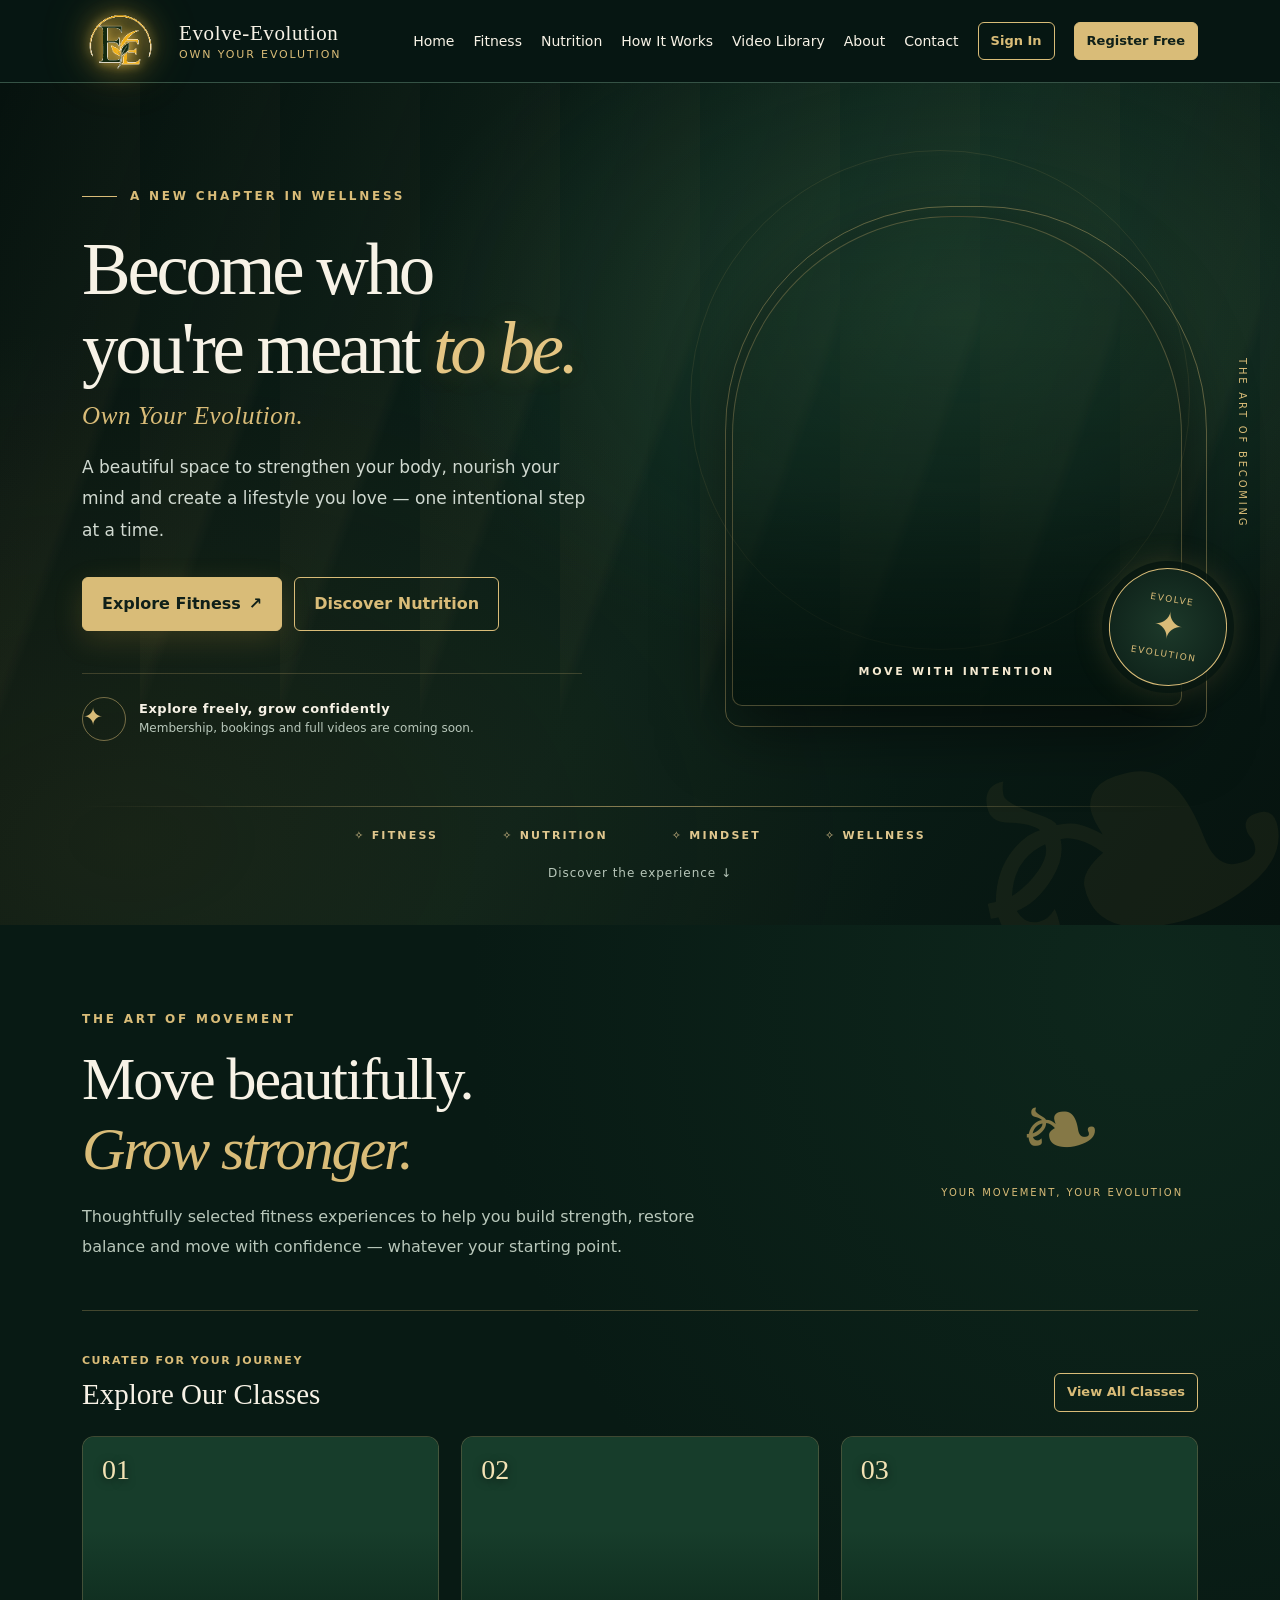
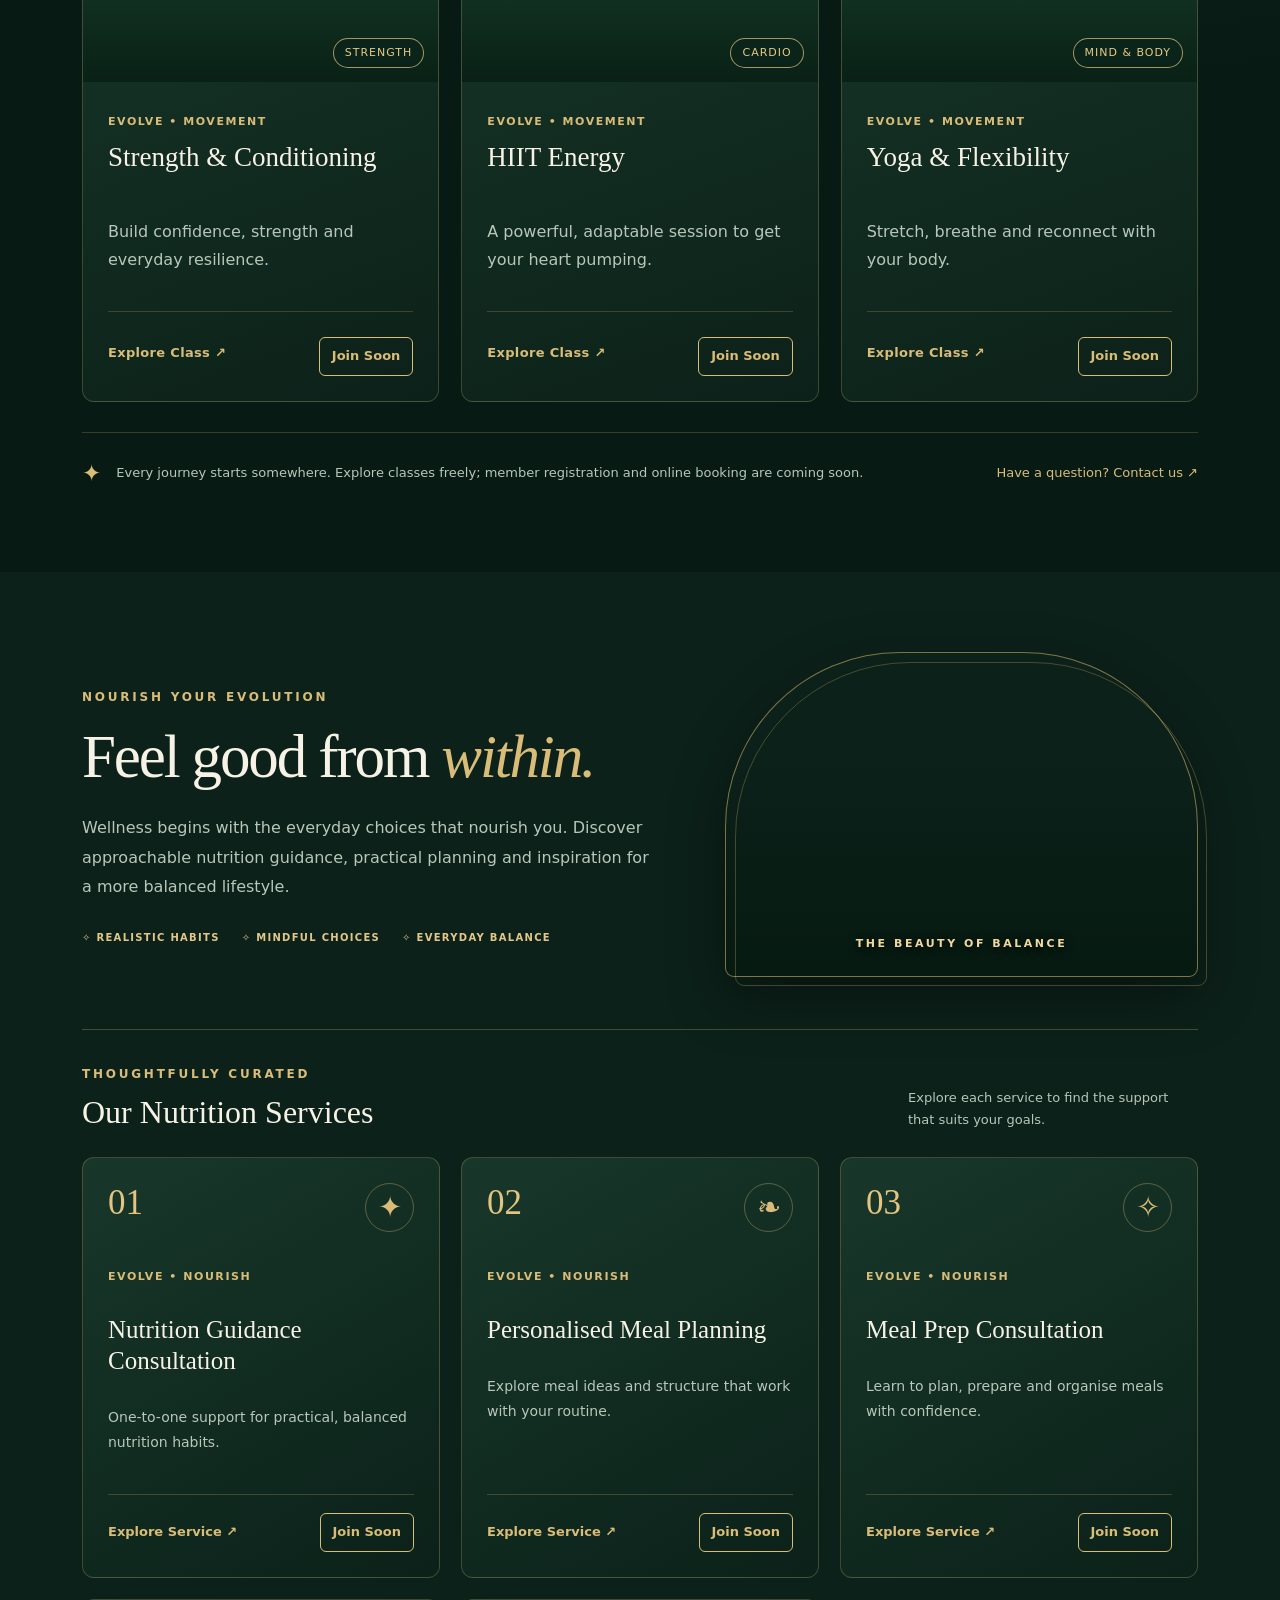
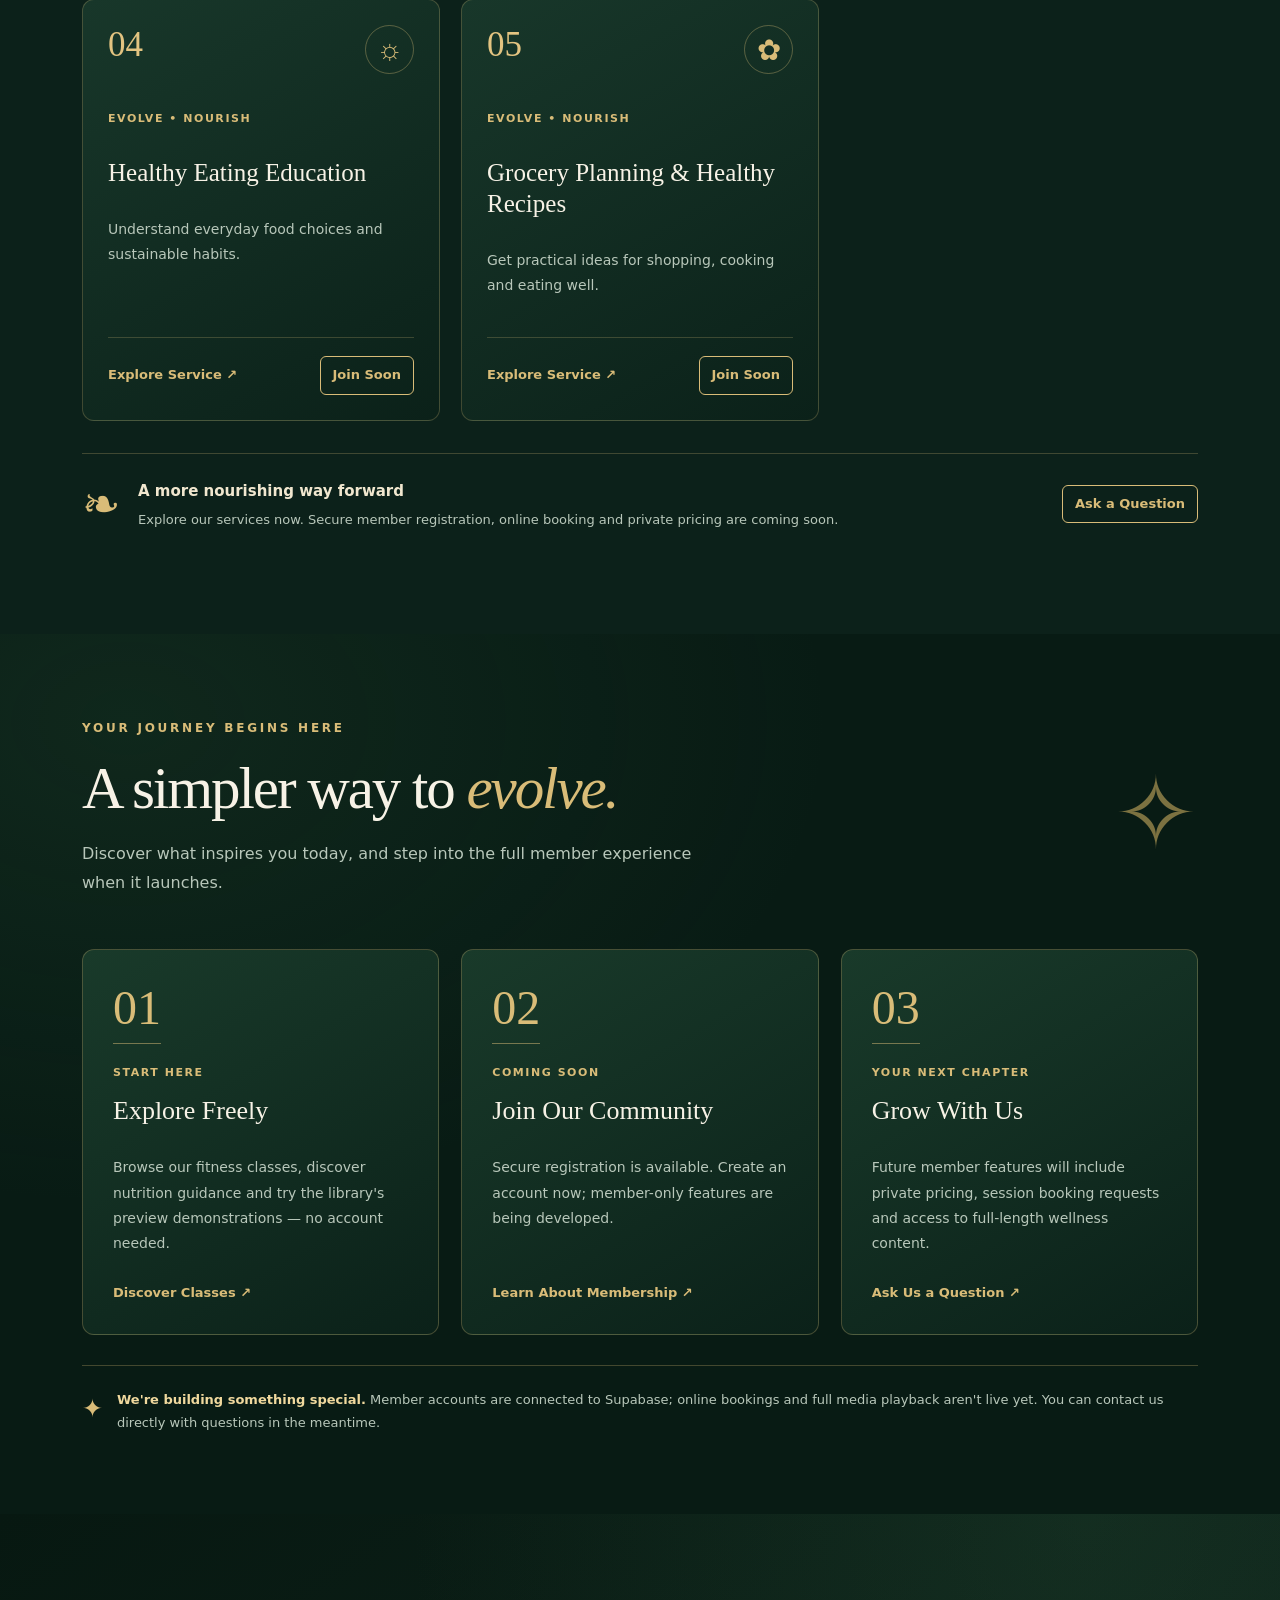
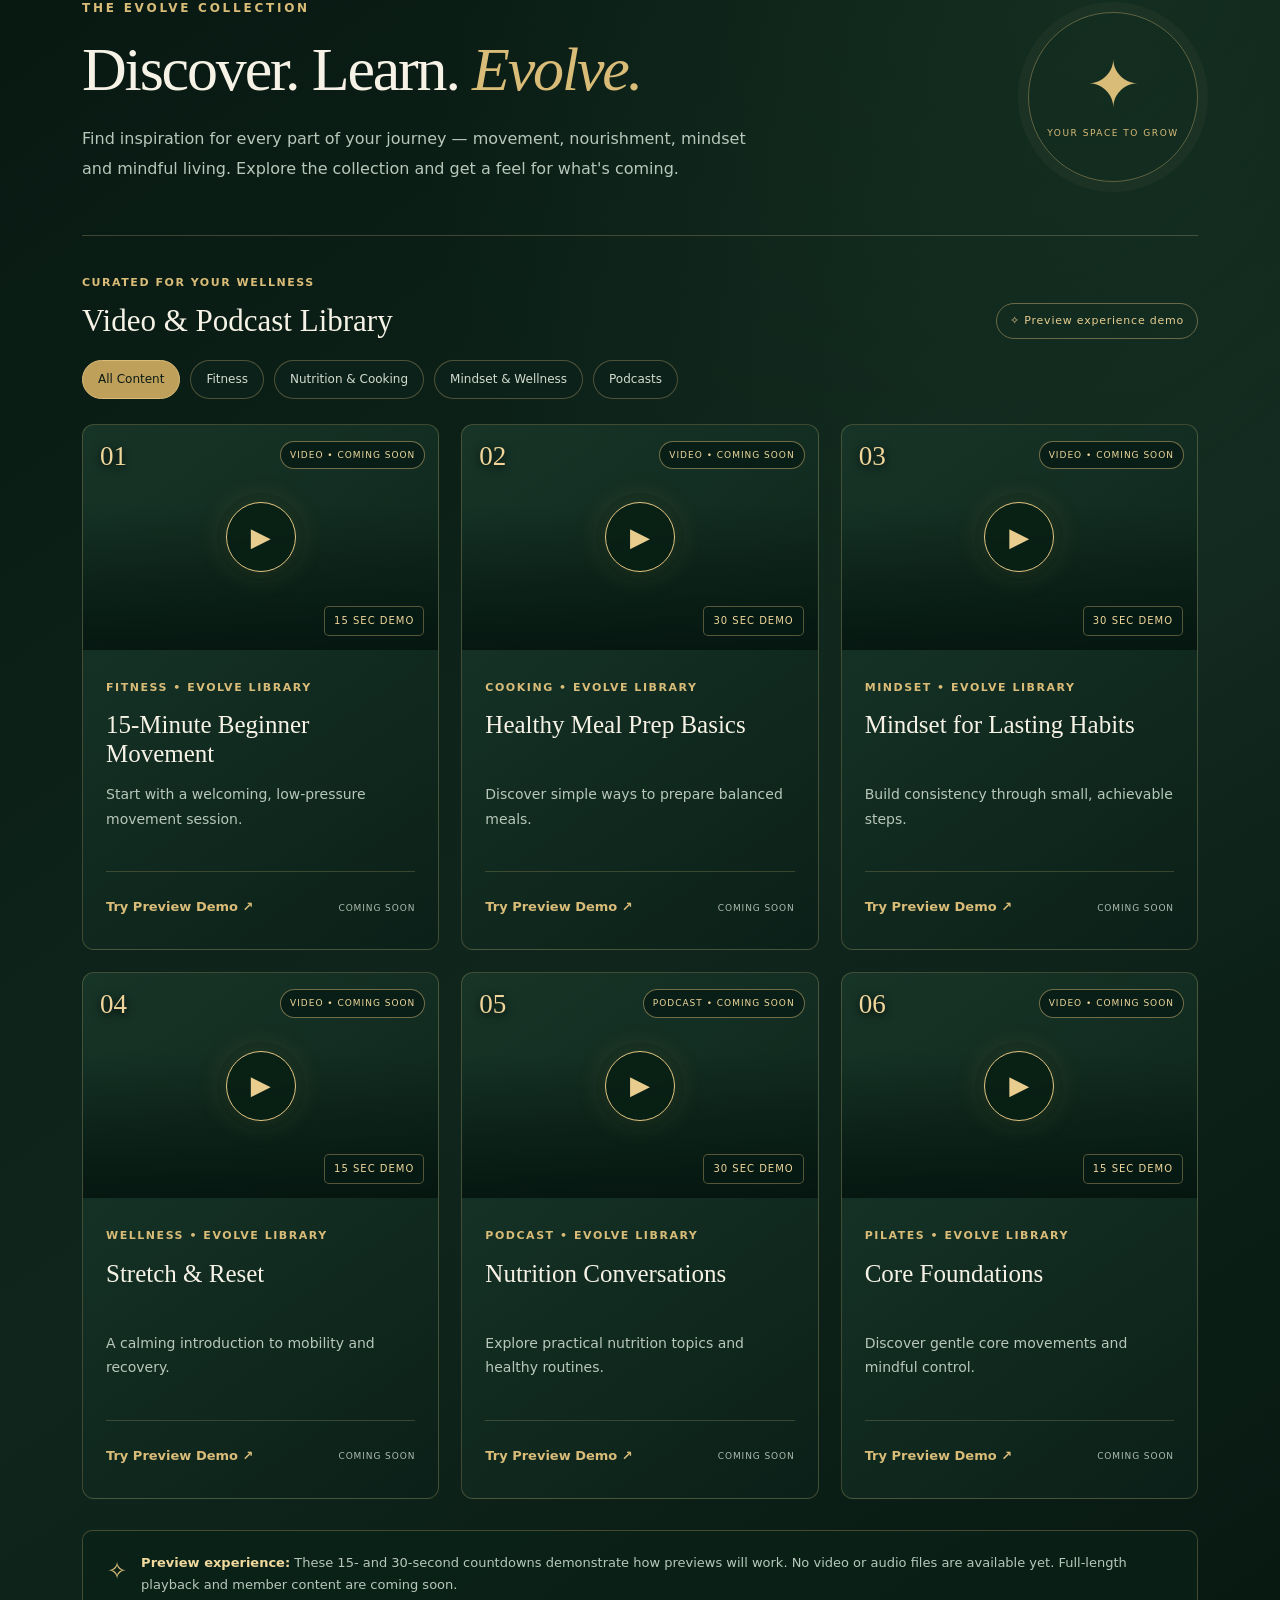
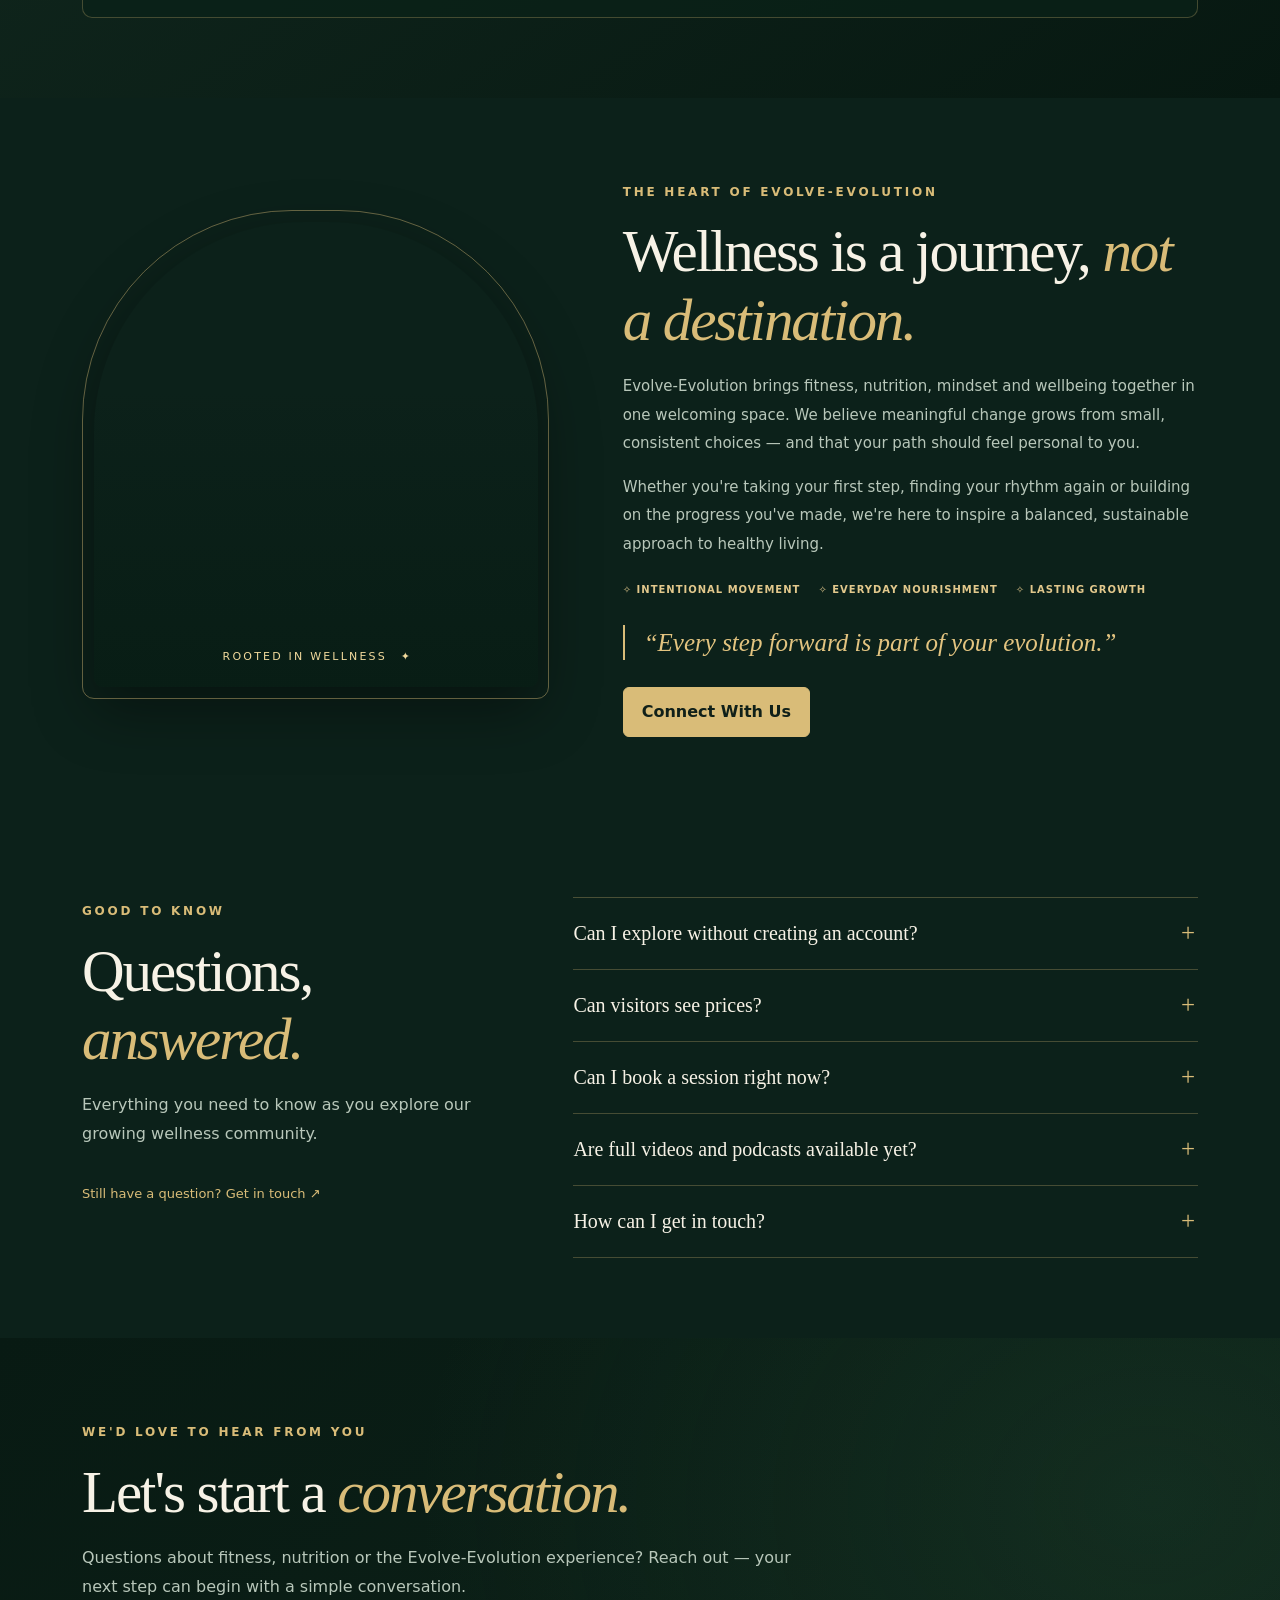
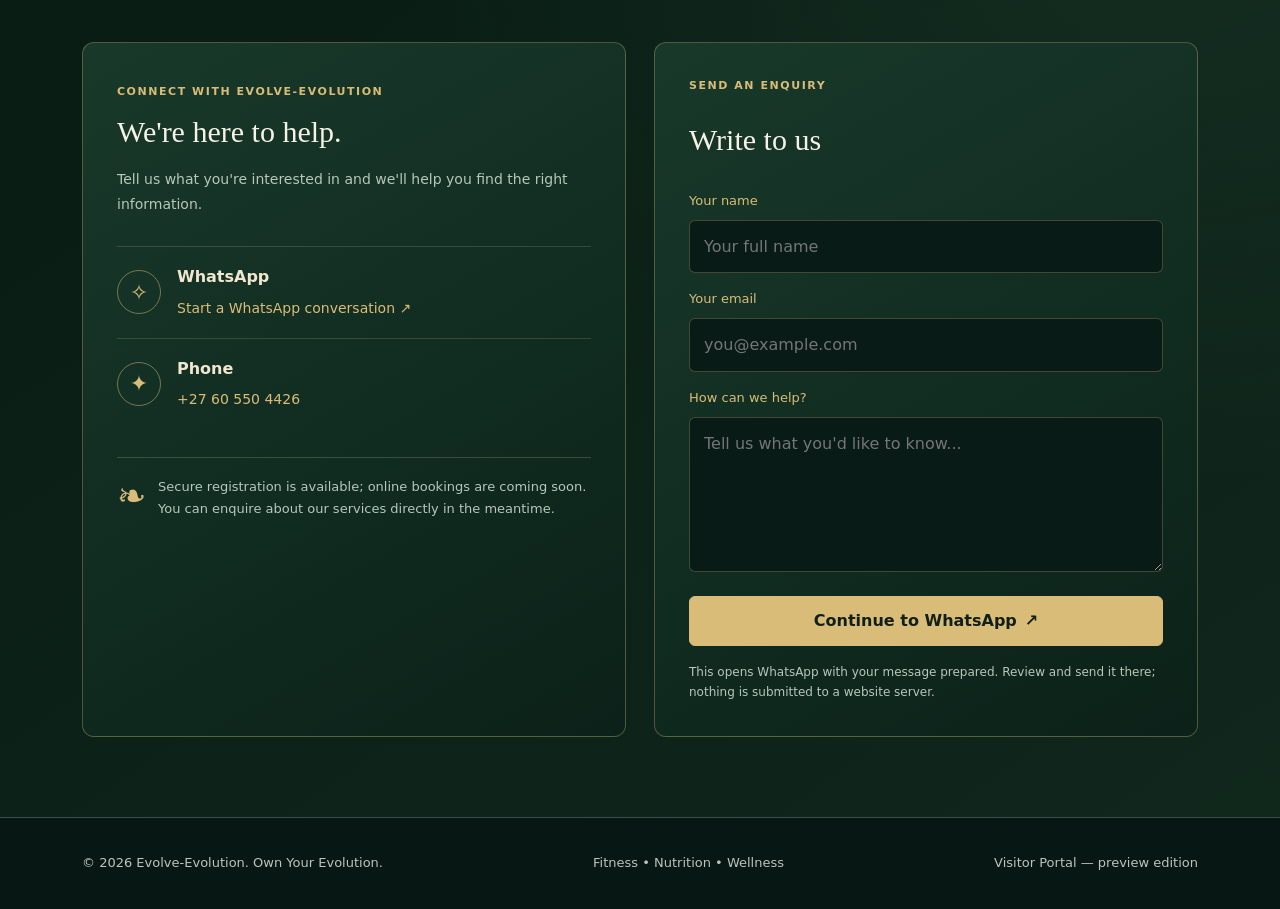
==== index.html @ b10e595f "Separate staff role discovery from MFA authorization" ====
<!doctype html>
<html lang="en"><head><meta charset="utf-8"><meta name="viewport" content="width=device-width,initial-scale=1"><meta name="theme-color" content="#071b17"><meta name="description" content="Discover fitness classes, nutrition guidance and wellness content at Evolve-Evolution. Own Your Evolution."><meta property="og:title" content="Evolve-Evolution | Own Your Evolution"><meta property="og:description" content="Fitness, nutrition and wellness in one welcoming space."><meta property="og:type" content="website"><link rel="icon" href="[data-uri]"><title>Evolve-Evolution | Own Your Evolution</title>
<style>
:root{--bg:#071713;--panel:#10251e;--panel2:#17362a;--gold:#d9bc78;--ivory:#f7f2e6;--muted:#b8c7ba;--line:#355245;--green:#87b59a}*{box-sizing:border-box}html{scroll-behavior:smooth}body{margin:0;background:var(--bg);color:var(--ivory);font:16px/1.6 system-ui,-apple-system,Segoe UI,sans-serif}button,input,select,textarea{font:inherit}button,a{touch-action:manipulation}a{color:inherit}button{cursor:pointer}button:focus-visible,a:focus-visible,input:focus-visible,textarea:focus-visible,select:focus-visible{outline:3px solid var(--gold);outline-offset:3px}.wrap{max-width:1160px;margin:auto;padding:0 22px}header{position:sticky;top:0;z-index:20;background:#071713ed;border-bottom:1px solid var(--line);backdrop-filter:blur(12px)}header .wrap{display:flex;align-items:center;justify-content:space-between;gap:18px;min-height:82px}.brand{display:flex;align-items:center;gap:12px;text-decoration:none}.mark{display:grid;place-items:center;border:1px solid var(--gold);border-radius:50%;width:53px;height:53px;color:var(--gold);font:italic bold 23px Georgia,serif;letter-spacing:-5px;padding-right:5px}.brand-logo{width:85px;height:57px;object-fit:contain;flex:none;position:relative;z-index:1;filter:drop-shadow(0 0 5px rgba(239,193,78,.9)) drop-shadow(0 0 13px rgba(217,171,55,.65)) drop-shadow(0 0 23px rgba(194,147,38,.38));transition:filter .25s ease}.brand:hover .brand-logo{filter:drop-shadow(0 0 7px rgba(255,213,108,1)) drop-shadow(0 0 18px rgba(227,180,57,.8)) drop-shadow(0 0 30px rgba(194,147,38,.48))}.brand strong{font:21px Georgia,serif;letter-spacing:.03em}.brand small{display:block;color:var(--gold);font:11px system-ui;letter-spacing:.17em;text-transform:uppercase}.nav{display:flex;align-items:center;gap:19px;flex-wrap:wrap}.nav a{text-decoration:none;font-size:14px}.nav a:hover,.link:hover{color:var(--gold)}.btn{border:1px solid var(--gold);background:var(--gold);color:#102019;border-radius:6px;padding:11px 18px;font-weight:700;display:inline-flex;align-items:center;justify-content:center;gap:8px;text-decoration:none}.btn:hover{filter:brightness(1.1)}.btn.outline{background:transparent;color:var(--gold)}.btn.small{padding:8px 12px;font-size:13px}.hero{position:relative;overflow:hidden;background:radial-gradient(circle at 80% 20%,#2b563e 0,transparent 42%),linear-gradient(145deg,#071713,#112b21 60%,#06120f);padding:96px 0 88px}.hero:after{content:"❧";position:absolute;right:-40px;bottom:-170px;font:440px Georgia,serif;color:#c3aa6522;pointer-events:none}.hero-grid{display:grid;grid-template-columns:1.15fr .85fr;align-items:center;gap:45px}.eyebrow{color:var(--gold);text-transform:uppercase;letter-spacing:.23em;font-size:12px;font-weight:700}h1,h2,h3{font-family:Georgia,Times New Roman,serif;font-weight:normal;line-height:1.16}h1{font-size:clamp(46px,6.5vw,84px);margin:16px 0 18px}h1 em{color:var(--gold)}h2{font-size:clamp(32px,4vw,49px);margin:8px 0 16px}h3{font-size:25px;margin:10px 0}p{color:var(--muted)}.hero p{max-width:580px;font-size:18px}.actions{display:flex;flex-wrap:wrap;gap:12px;margin-top:28px}.hero-art{min-height:425px;border:1px solid #a18b586b;border-radius:170px 170px 15px 15px;background:linear-gradient(180deg,#0001,#06171399),url('https://images.unsplash.com/photo-1517836357463-d25dfeac3438?auto=format&fit=crop&w=1000&q=80') center/cover;position:relative;box-shadow:0 20px 65px #0008}.hero-art:after{content:"FITNESS  •  NUTRITION  •  WELLNESS";position:absolute;bottom:20px;left:16px;right:16px;text-align:center;letter-spacing:.18em;font-size:11px;color:#fff;background:#061713cc;padding:13px;border:1px solid #c9a95b77}.section{padding:80px 0}.section.alt{background:#0c211a}.section-head{display:flex;align-items:end;justify-content:space-between;gap:20px;margin-bottom:27px}.section-head p{max-width:620px;margin:0}.grid{display:grid;grid-template-columns:repeat(3,minmax(0,1fr));gap:20px}.card{background:linear-gradient(150deg,var(--panel2),var(--panel));border:1px solid var(--line);border-radius:12px;overflow:hidden}.card .content{padding:23px}.card p{margin:7px 0 19px}.photo{height:200px;background-size:cover;background-position:center;position:relative}.photo:after{content:"";position:absolute;inset:0;background:linear-gradient(0deg,#0b2418a8,transparent 60%)}.tag{display:inline-block;font-size:11px;color:var(--gold);text-transform:uppercase;letter-spacing:.14em;font-weight:700}.pill{display:inline-block;border:1px solid #a68c55;color:var(--gold);border-radius:99px;padding:4px 10px;font-size:12px}.card .btn{margin-top:6px}.nutrition-grid{display:grid;grid-template-columns:repeat(2,minmax(0,1fr));gap:16px}.service{display:flex;gap:17px;padding:23px;border:1px solid var(--line);border-radius:10px;background:var(--panel)}.service .num{font:28px Georgia,serif;color:var(--gold)}.service h3{font-size:22px;margin:0}.service p{margin:6px 0}.video-thumb{height:188px;background:linear-gradient(135deg,#1b3c2c,#071813);display:grid;place-items:center;position:relative}.video-thumb .play{width:65px;height:65px;border:2px solid var(--gold);border-radius:50%;background:#071713c9;color:var(--gold);font-size:26px;display:grid;place-items:center}.video-thumb .time{position:absolute;bottom:12px;right:12px;background:#071713d9;padding:3px 9px;border-radius:4px;font-size:12px}.center{text-align:center}.note{font-size:13px;color:var(--muted)}.split{display:grid;grid-template-columns:1fr 1fr;gap:45px;align-items:center}.feature-box{background:linear-gradient(145deg,#1b3e2b,#0c1c17);border:1px solid #b8a06b;padding:35px;border-radius:14px}.feature-box blockquote{font:italic 31px/1.3 Georgia,serif;color:var(--gold);margin:0 0 14px}.contact-grid{display:grid;grid-template-columns:1fr 1fr;gap:25px}.form{display:grid;gap:12px}.form label{font-size:13px;color:var(--gold)}input,textarea,select{width:100%;background:#091b16;color:var(--ivory);border:1px solid #496452;border-radius:6px;padding:12px}textarea{min-height:120px;resize:vertical}footer{padding:35px 0;border-top:1px solid var(--line);color:var(--muted);font-size:13px}.footer-flex{display:flex;justify-content:space-between;gap:15px;flex-wrap:wrap}.overlay{position:fixed;inset:0;background:#000b;z-index:60;display:grid;place-items:center;padding:20px}.modal{background:#11281e;border:1px solid var(--gold);border-radius:14px;width:min(100%,490px);max-height:90vh;overflow:auto;padding:27px;box-shadow:0 25px 90px #000a}.modal-top{display:flex;align-items:center;justify-content:space-between}.close{background:transparent;border:0;color:var(--ivory);font-size:27px}.hidden{display:none!important}.preview-screen{background:radial-gradient(circle,#2d6148,#06150f);min-height:180px;display:grid;place-items:center;text-align:center;padding:20px;border-radius:8px;margin:14px 0}.progress{height:6px;border-radius:8px;background:#355344;overflow:hidden}.progress>div{height:100%;background:var(--gold);width:0}.tabs{display:flex;gap:10px;margin:12px 0}.tabs button{flex:1}.hint{background:#1a3829;padding:12px;border-left:3px solid var(--gold);font-size:13px;color:var(--muted)}.skip-link{position:absolute;left:12px;top:-80px;background:var(--gold);color:#102019;padding:10px;z-index:100}.skip-link:focus{top:8px}.steps{display:grid;grid-template-columns:repeat(3,minmax(0,1fr));gap:18px}.step{padding:27px;border:1px solid var(--line);border-radius:12px;background:var(--panel)}.step-number{display:inline-grid;place-items:center;border:1px solid var(--gold);border-radius:50%;width:43px;height:43px;color:var(--gold);font:22px Georgia,serif}.faq{border-top:1px solid var(--line);padding:17px 0}.faq summary{cursor:pointer;color:var(--ivory);font-weight:600}.faq p{margin:9px 0 0}.mobile-menu{display:none}@media(max-width:850px){.nav{display:none;position:absolute;top:80px;left:0;right:0;padding:20px;background:#0a2019;border-bottom:1px solid var(--gold);flex-direction:column;align-items:stretch}.nav.open{display:flex}.mobile-menu{display:block;background:transparent;color:var(--gold);border:1px solid var(--line);padding:9px;border-radius:5px}.hero-grid,.split,.contact-grid{grid-template-columns:1fr}.hero-art{min-height:290px;max-width:520px;width:100%;margin:auto}.grid{grid-template-columns:repeat(2,minmax(0,1fr))}.steps{grid-template-columns:1fr}.hero{padding:55px 0}}@media(max-width:600px){.grid,.nutrition-grid{grid-template-columns:1fr}.section{padding:55px 0}.section-head{display:block}.hero-art{min-height:260px}.brand strong{font-size:17px}.brand small{font-size:9px}.brand-logo{width:66px;height:48px}.modal{padding:20px}}@media(prefers-reduced-motion:reduce){html{scroll-behavior:auto}}
/* Luxury homepage refinement */
.hero{isolation:isolate;padding:104px 0 36px;background:radial-gradient(ellipse at 75% 28%,rgba(43,92,66,.46),transparent 42%),radial-gradient(ellipse at 10% 90%,rgba(93,73,31,.18),transparent 48%),linear-gradient(125deg,#06120e 0%,#0b2119 55%,#06130f 100%)}
.hero:before{content:"";position:absolute;inset:0;pointer-events:none;z-index:-1;background-image:linear-gradient(110deg,transparent 0%,rgba(224,188,112,.035) 49%,transparent 52%);background-size:140px 100%}
.hero:after{content:"❧";right:-35px;bottom:-185px;font:440px Georgia,serif;color:#b89b4d12;transform:rotate(-12deg)}
.hero-orbit{position:absolute;right:7%;top:8%;width:500px;height:500px;border:1px solid rgba(219,184,105,.10);border-radius:50%;pointer-events:none}
.hero-grid{grid-template-columns:1.07fr .93fr;gap:70px}
.hero-copy{position:relative;z-index:2}.hero-kicker{display:flex;align-items:center;gap:13px}.hero-kicker-line{height:1px;width:35px;background:var(--gold)}
.hero h1{font-size:clamp(49px,5.7vw,79px);letter-spacing:-.045em;line-height:1.08;margin:25px 0 13px;text-wrap:balance}
.hero h1 em{font-weight:normal;font-style:italic;color:#e4c583;text-shadow:0 0 30px rgba(218,173,76,.20)}
.hero-mantra{font:italic 25px Georgia,serif!important;color:var(--gold)!important;margin:0 0 22px;letter-spacing:.025em}
.hero .hero-lead{font-size:17px;line-height:1.85;color:#d0d9d0;max-width:510px}
.hero .actions{margin-top:31px}.hero-primary{box-shadow:0 9px 29px rgba(210,163,63,.18)}.hero .btn{padding:13px 19px}
.hero-discovery{display:flex;align-items:center;gap:13px;margin-top:42px;padding-top:23px;border-top:1px solid rgba(217,188,120,.22);max-width:500px}.hero-discovery-icon{display:grid;place-items:center;color:var(--gold);font-size:24px;border:1px solid rgba(217,188,120,.5);border-radius:50%;width:44px;height:44px;flex:none}.hero-discovery strong,.hero-discovery span{display:block}.hero-discovery strong{font-size:13px;color:var(--ivory);letter-spacing:.04em}.hero-discovery div span{font-size:12px;color:var(--muted)}
.hero-visual{position:relative;padding:16px 16px 22px 20px}.hero-visual:before{content:"";position:absolute;inset:0 0 7px 4px;border:1px solid rgba(217,188,120,.42);border-radius:225px 225px 16px 16px;transform:translate(9px,6px)}
.hero-art{height:490px;min-height:0;border-radius:220px 220px 10px 10px;background-image:linear-gradient(180deg,rgba(4,24,15,.10),rgba(4,19,13,.25) 55%,rgba(4,19,13,.85)),url('https://images.unsplash.com/photo-1517836357463-d25dfeac3438?auto=format&fit=crop&w=1100&q=85');box-shadow:0 22px 70px #0008;overflow:hidden}
.hero-art:after{display:none}.hero-art-label{position:absolute;bottom:24px;left:18px;right:18px;text-align:center;font-size:11px;font-weight:700;letter-spacing:.25em;color:#f5ead1}
.hero-seal{position:absolute;right:-29px;bottom:42px;width:118px;height:118px;border-radius:50%;background:radial-gradient(circle,#1d392a,#0b1d16);border:1px solid var(--gold);box-shadow:0 0 0 7px rgba(6,22,16,.84),0 0 35px rgba(224,187,101,.25);display:flex;align-items:center;justify-content:center;flex-direction:column;gap:0;color:var(--gold);transform:rotate(9deg)}
.hero-seal span{font-size:9px;letter-spacing:.18em}.hero-seal strong{font:37px Georgia,serif;line-height:1.1}
.hero-side-note{position:absolute;right:-52px;top:30%;writing-mode:vertical-rl;font-size:10px;letter-spacing:.28em;color:var(--gold)}
.hero-bottom{position:relative;z-index:1;margin-top:65px}.hero-bottom-rule{height:1px;background:linear-gradient(90deg,transparent,rgba(217,188,120,.6),transparent)}.hero-values{display:flex;justify-content:center;gap:clamp(18px,5vw,80px);flex-wrap:wrap;padding:20px 0;color:#e0c78e;font-size:11px;font-weight:700;letter-spacing:.2em}.hero-scroll{display:block;text-align:center;font-size:12px;color:var(--muted);text-decoration:none;letter-spacing:.08em;padding-bottom:6px}.hero-scroll:hover{color:var(--gold)}
@media(max-width:1000px){.hero-grid{gap:35px}.hero-visual{padding-right:30px}.hero-side-note{right:-15px}.hero-seal{right:0}}
@media(max-width:850px){.hero{padding:65px 0 30px}.hero-grid{grid-template-columns:1fr;gap:42px}.hero h1{max-width:720px}.hero-visual{width:min(100%,500px);margin:auto}.hero-art{height:390px;min-height:0}.hero-orbit{width:340px;height:340px;right:-100px}.hero-bottom{margin-top:40px}}
@media(max-width:600px){.hero{padding:49px 0 22px}.hero h1{font-size:clamp(42px,11vw,59px)}.hero-mantra{font-size:21px!important}.hero .hero-lead{font-size:15px;line-height:1.8}.hero .actions{gap:10px}.hero .btn{font-size:13px;padding:12px 14px}.hero-discovery{margin-top:27px}.hero-visual{padding:10px 25px 20px 9px}.hero-art{height:315px;min-height:0}.hero-seal{width:86px;height:86px;right:0;bottom:33px}.hero-seal strong{font-size:26px}.hero-seal span{font-size:7px}.hero-side-note{display:none}.hero-values{gap:13px 20px;font-size:10px;letter-spacing:.13em}.hero-bottom{margin-top:22px}}
@media(prefers-reduced-motion:no-preference){.hero-seal{animation:heroFloat 6s ease-in-out infinite}@keyframes heroFloat{0%,100%{translate:0 0}50%{translate:0 -9px}}}

/* Evolve-Evolution luxury fitness collection */
.fitness-section{background:radial-gradient(ellipse at 90% 5%,rgba(31,77,52,.25),transparent 42%),#081a14}
.fitness-intro{display:grid;grid-template-columns:minmax(0,1.5fr) minmax(180px,.5fr);gap:30px;align-items:center;padding-bottom:33px;border-bottom:1px solid rgba(217,188,120,.28)}
.fitness-intro h2{font-size:clamp(39px,5vw,60px);margin:14px 0 18px;letter-spacing:-.035em}.fitness-intro h2 em{font-style:italic;color:var(--gold)}
.fitness-intro p{max-width:650px;line-height:1.85}.fitness-intro-aside{display:flex;align-items:center;flex-direction:column;color:var(--gold);text-align:center;gap:4px;letter-spacing:.2em;font-size:10px}
.fitness-flourish{font:100px Georgia,serif;line-height:1;color:#c6a65e;opacity:.65}
.fitness-toolbar{display:flex;align-items:end;justify-content:space-between;gap:18px;padding:35px 0 24px}.fitness-heading h3{font-size:29px;margin:6px 0 0}
.fitness-grid{gap:22px}.fitness-card{border-color:rgba(217,188,120,.24);background:linear-gradient(160deg,#18372a,#0c2119);transition:transform .25s ease,border-color .25s ease,box-shadow .25s ease}
.fitness-card:hover{transform:translateY(-5px);border-color:rgba(217,188,120,.7);box-shadow:0 17px 45px rgba(0,0,0,.28)}
.fitness-image{position:relative;overflow:hidden}.fitness-image .photo{height:245px;transition:transform .45s ease;background-color:#173d2b}
.fitness-card:hover .photo{transform:scale(1.055)}.fitness-image .photo:after{background:linear-gradient(0deg,rgba(5,24,15,.77),transparent 62%)}
.fitness-image-index{position:absolute;top:17px;left:19px;font:28px Georgia,serif;color:#f3e3b5;text-shadow:0 2px 9px #0009}
.fitness-image-category{position:absolute;right:14px;bottom:14px;padding:5px 11px;border:1px solid rgba(217,188,120,.75);background:#0b241ccf;border-radius:99px;color:#e5c887;font-size:11px;letter-spacing:.09em;text-transform:uppercase}
.fitness-card .content{padding:25px}.fitness-card h3{font-size:27px;margin:10px 0 12px;min-height:64px}.fitness-card .content p{min-height:78px;line-height:1.75;margin-bottom:15px}
.fitness-card-actions{display:flex;align-items:center;justify-content:space-between;gap:9px;border-top:1px solid rgba(217,188,120,.22);padding-top:19px}
.fitness-detail-link{padding:9px 0;background:none;border:0;color:var(--gold);font-size:13px;font-weight:700;letter-spacing:.025em}.fitness-detail-link:hover{text-decoration:underline}
.fitness-footer{margin-top:30px;display:flex;align-items:center;gap:15px;border-top:1px solid rgba(217,188,120,.22);padding-top:22px}.fitness-footer>span{color:var(--gold);font-size:23px}.fitness-footer p{margin:0;flex:1;font-size:13px}.fitness-contact{font-size:13px;color:var(--gold);text-decoration:none;white-space:nowrap}
@media(max-width:850px){.fitness-intro{grid-template-columns:1fr}.fitness-intro-aside{display:none}.fitness-card h3{min-height:0}.fitness-card .content p{min-height:0}.fitness-footer{flex-wrap:wrap}}
@media(max-width:600px){.fitness-toolbar{align-items:start}.fitness-heading h3{font-size:24px}.fitness-grid{gap:16px}.fitness-image .photo{height:220px}.fitness-card .content{padding:20px}.fitness-card h3{font-size:25px}.fitness-footer{gap:10px}.fitness-contact{white-space:normal}}
@media(prefers-reduced-motion:reduce){.fitness-card,.fitness-image .photo{transition:none}.fitness-card:hover{transform:none}.fitness-card:hover .photo{transform:none}}

/* Evolve-Evolution nutrition collection */
.nutrition-section{background:radial-gradient(ellipse at 15% 0%,rgba(52,99,69,.18),transparent 46%),linear-gradient(150deg,#0b2119,#10281e 58%,#081a14)}
.nutrition-intro{display:grid;grid-template-columns:1.1fr .9fr;align-items:center;gap:65px;padding-bottom:52px}
.nutrition-intro h2{font-size:clamp(40px,5vw,61px);letter-spacing:-.035em;margin:14px 0 20px}.nutrition-intro h2 em{color:var(--gold);font-weight:normal}
.nutrition-intro p{max-width:570px;line-height:1.85;font-size:16px}.nutrition-promise{display:flex;flex-wrap:wrap;gap:11px 22px;margin-top:28px;color:#e1c789;font-size:10px;font-weight:700;letter-spacing:.13em}
.nutrition-feature{height:325px;border:1px solid rgba(222,188,109,.55);border-radius:175px 175px 9px 9px;background:linear-gradient(0deg,rgba(5,25,15,.8),transparent 65%),url('https://images.unsplash.com/photo-1540420773420-3366772f4999?auto=format&fit=crop&w=950&q=85') center/cover;box-shadow:0 20px 55px #0006;position:relative}
.nutrition-feature:before{content:"";position:absolute;inset:9px -10px -10px 9px;border:1px solid rgba(222,188,109,.28);border-radius:175px 175px 9px 9px;pointer-events:none}
.nutrition-feature span{position:absolute;bottom:23px;left:12px;right:12px;text-align:center;font-size:11px;font-weight:700;letter-spacing:.23em;color:#f1d99d;text-shadow:0 2px 10px #000}
.nutrition-services-head{display:flex;align-items:end;justify-content:space-between;gap:20px;padding:30px 0 25px;border-top:1px solid rgba(217,188,120,.28)}
.nutrition-services-head h3{font-size:32px;margin:9px 0 0}.nutrition-services-head p{max-width:290px;font-size:13px;line-height:1.7;margin:0}
.nutrition-section .nutrition-grid{display:grid;grid-template-columns:repeat(3,minmax(0,1fr));gap:21px}
.nutrition-card{display:flex;flex-direction:column;align-items:stretch;padding:25px;background:linear-gradient(150deg,#18372a,#0b2119);border:1px solid rgba(217,188,120,.25);border-radius:12px;min-width:0;transition:transform .25s ease,border-color .25s ease,box-shadow .25s ease}
.nutrition-card:hover{transform:translateY(-4px);border-color:rgba(217,188,120,.7);box-shadow:0 16px 40px #0004}
.nutrition-card-top{display:flex;align-items:start;justify-content:space-between;margin-bottom:19px}.nutrition-number{font:35px Georgia,serif;color:#e3c481}.nutrition-card-icon{display:grid;place-items:center;width:49px;height:49px;border:1px solid rgba(217,188,120,.36);border-radius:50%;font:29px Georgia,serif;color:var(--gold)}
.nutrition-card h3{font-size:25px;line-height:1.24;margin:12px 0}.nutrition-card>p{font-size:14px;line-height:1.8;flex:1;margin:0 0 22px}
.nutrition-card-bottom{border-top:1px solid rgba(217,188,120,.23);padding-top:18px;display:flex;justify-content:space-between;align-items:center;gap:8px}
.nutrition-detail-link{background:none;border:0;color:var(--gold);padding:9px 0;font-size:13px;font-weight:700}.nutrition-detail-link:hover{text-decoration:underline}
.nutrition-outro{display:flex;align-items:center;gap:17px;margin-top:32px;padding:23px 0;border-top:1px solid rgba(217,188,120,.25)}.nutrition-outro-icon{font:46px Georgia,serif;color:var(--gold)}.nutrition-outro>div{flex:1}.nutrition-outro strong{color:#f1e7cf;font-size:15px}.nutrition-outro p{font-size:13px;margin:6px 0 0;line-height:1.65}
@media(max-width:950px){.nutrition-intro{gap:32px}.nutrition-section .nutrition-grid{grid-template-columns:repeat(2,minmax(0,1fr))}}
@media(max-width:650px){.nutrition-intro{grid-template-columns:1fr;gap:35px}.nutrition-feature{height:250px;max-width:450px;width:100%;margin:auto}.nutrition-services-head{align-items:start;flex-direction:column}.nutrition-services-head h3{font-size:28px}.nutrition-section .nutrition-grid{grid-template-columns:1fr}.nutrition-card{padding:22px}.nutrition-outro{flex-wrap:wrap}.nutrition-outro .btn{margin-left:0}}
@media(prefers-reduced-motion:reduce){.nutrition-card{transition:none}.nutrition-card:hover{transform:none}}

/* Luxury Video & Podcast Library */
.library-section{background:radial-gradient(ellipse at 85% 0%,rgba(45,90,61,.24),transparent 44%),linear-gradient(145deg,#071811,#10261d 55%,#071811)}
.library-intro{display:flex;justify-content:space-between;align-items:center;gap:30px;padding-bottom:36px;border-bottom:1px solid rgba(217,188,120,.26)}
.library-intro h2{font-size:clamp(40px,5vw,62px);letter-spacing:-.035em;margin:14px 0 18px}.library-intro h2 em{color:var(--gold)}
.library-intro p{max-width:670px;line-height:1.85}.library-mark{min-width:170px;height:170px;border:1px solid rgba(217,188,120,.38);border-radius:50%;display:flex;flex-direction:column;justify-content:center;align-items:center;gap:8px;color:var(--gold);box-shadow:0 0 0 10px rgba(217,188,120,.04)}
.library-mark span{font:65px Georgia,serif;line-height:1}.library-mark small{font-size:9px;letter-spacing:.17em}
.library-toolbar{display:flex;justify-content:space-between;align-items:end;gap:18px;padding:32px 0 21px}.library-toolbar h3{font-size:31px;margin:9px 0 0}.library-demo-pill{font-size:11px;letter-spacing:.07em;color:#e6cd91;border:1px solid rgba(217,188,120,.43);padding:8px 13px;border-radius:30px}
.library-filters{display:flex;flex-wrap:wrap;gap:10px;margin-bottom:25px}.library-filter{border:1px solid rgba(217,188,120,.32);border-radius:25px;padding:9px 15px;background:#0b211a;color:#d4dccf;font-size:12px;transition:background .2s,color .2s,border-color .2s}.library-filter:hover,.library-filter.active{background:#bfa05b;color:#0b1c15;border-color:#d9bc77}
.library-grid{gap:22px}.library-card{background:linear-gradient(145deg,#19382a,#0b2018);border-color:rgba(217,188,120,.25);transition:transform .25s,border-color .25s}.library-card:hover{transform:translateY(-4px);border-color:rgba(217,188,120,.7)}
.library-cover{height:225px;position:relative;background-position:center;background-size:cover;display:flex;align-items:center;justify-content:center;overflow:hidden}
.library-cover-index{position:absolute;left:17px;top:16px;font:27px Georgia,serif;color:#f0d69b;text-shadow:0 2px 8px #000}
.library-cover-type{position:absolute;right:13px;top:16px;font-size:9px;letter-spacing:.11em;background:#071c15db;border:1px solid rgba(217,188,120,.5);padding:6px 9px;color:#eed79c;border-radius:30px}
.library-play{width:70px;height:70px;display:grid;place-items:center;border:1px solid #e5c682;border-radius:50%;background:rgba(8,30,20,.84);color:#e9cd8f;font-size:26px;box-shadow:0 0 0 9px rgba(8,30,20,.24),0 0 30px rgba(219,183,101,.18);transition:transform .2s,box-shadow .2s}
.library-play:hover{transform:scale(1.08);box-shadow:0 0 0 12px rgba(8,30,20,.28),0 0 38px rgba(219,183,101,.4)}
.library-cover-time{position:absolute;right:14px;bottom:14px;font-size:10px;letter-spacing:.1em;background:#061b14db;color:#eed69b;border:1px solid rgba(217,188,120,.38);border-radius:5px;padding:6px 9px}
.library-card .content{padding:23px}.library-card h3{font-size:25px;min-height:60px;margin:12px 0}.library-card .content p{font-size:14px;line-height:1.75;min-height:70px}
.library-card-footer{display:flex;justify-content:space-between;align-items:center;gap:8px;padding-top:17px;border-top:1px solid rgba(217,188,120,.22)}
.library-demo-link{background:none;border:0;color:var(--gold);padding:8px 0;font-weight:700;font-size:13px}.library-demo-link:hover{text-decoration:underline}
.library-card-footer>span{color:#aebbb0;font-size:9px;letter-spacing:.1em}
.library-note{display:flex;gap:14px;align-items:start;margin-top:31px;padding:21px 24px;border:1px solid rgba(217,188,120,.28);border-radius:10px;background:rgba(11,34,24,.72)}.library-note>span{color:var(--gold);font-size:24px}.library-note p{margin:0;line-height:1.7;font-size:13px}.library-note strong{color:#f0d99d}
.library-preview-intro p{line-height:1.7}.library-preview-screen{background:radial-gradient(circle at center,#204b35,#081a12 70%);border:1px solid rgba(217,188,120,.5);border-radius:13px}
.library-preview-symbol{font:57px Georgia,serif;color:var(--gold);text-shadow:0 0 25px rgba(224,181,87,.3)}
.library-preview-caption{display:block;font-size:10px;letter-spacing:.22em;color:#e6cc8c;margin:10px 0 15px}.library-preview-screen strong{color:#f4e7c6;font-size:18px}.library-preview-progress{margin:16px 0}
@media(max-width:850px){.library-intro{align-items:start}.library-mark{min-width:125px;height:125px}.library-mark span{font-size:46px}.library-mark small{font-size:7px}.library-card h3,.library-card .content p{min-height:0}}
@media(max-width:600px){.library-intro{display:block}.library-mark{display:none}.library-toolbar{align-items:start;flex-direction:column}.library-toolbar h3{font-size:27px}.library-filters{gap:8px}.library-filter{padding:8px 11px}.library-cover{height:215px}.library-card .content{padding:21px}.library-note{padding:17px}}
@media(prefers-reduced-motion:reduce){.library-card,.library-play{transition:none}.library-card:hover,.library-play:hover{transform:none}}

/* Evolve-Evolution journey, story, FAQs and contact */
.how-section{background:radial-gradient(ellipse at 10% 10%,rgba(45,90,61,.2),transparent 43%),#081b14}
.how-heading{display:flex;align-items:center;justify-content:space-between;gap:20px;margin-bottom:35px}.how-heading h2,.about-copy h2,.faq-intro h2,.contact-heading h2{font-size:clamp(38px,5vw,59px);letter-spacing:-.035em;margin:14px 0 18px}.how-heading h2 em,.about-copy h2 em,.faq-intro h2 em,.contact-heading h2 em{color:var(--gold)}
.how-heading p{max-width:650px;line-height:1.8}.how-heading-mark{font:100px Georgia,serif;color:rgba(220,185,102,.55)}
.evolve-steps{gap:22px}.evolve-step{background:linear-gradient(150deg,#193a2a,#0b2119);border:1px solid rgba(217,188,120,.28);padding:30px;position:relative;display:flex;flex-direction:column;align-items:start;transition:transform .25s,border-color .25s}
.evolve-step:hover{transform:translateY(-4px);border-color:rgba(217,188,120,.7)}.evolve-step .step-number{border:0;border-bottom:1px solid rgba(217,188,120,.5);border-radius:0;width:auto;height:auto;font:48px Georgia,serif;margin-bottom:20px;padding-bottom:8px}.evolve-step h3{font-size:26px;margin:15px 0}.evolve-step p{font-size:14px;line-height:1.8;flex:1}
.evolve-step a,.evolve-step button{background:none;border:0;padding:13px 0 0;color:var(--gold);font-weight:700;font-size:13px;text-decoration:none;text-align:left}.evolve-step a:hover,.evolve-step button:hover{text-decoration:underline}
.how-note{display:flex;gap:14px;align-items:start;border-top:1px solid rgba(217,188,120,.28);margin-top:30px;padding-top:23px}.how-note>span{font-size:25px;color:var(--gold)}.how-note p{margin:0;font-size:13px;line-height:1.75}.how-note strong{color:#f0d99e}
.about-section{background:linear-gradient(145deg,#10281e,#081a14 65%)}.about-grid{display:grid;grid-template-columns:.9fr 1.1fr;gap:70px;align-items:center}
.about-visual{position:relative;padding:12px 15px 17px 12px}.about-visual:before{content:"";position:absolute;inset:0 4px 5px 0;border:1px solid rgba(217,188,120,.43);border-radius:210px 210px 12px 12px}
.about-image{height:465px;border-radius:210px 210px 9px 9px;background:linear-gradient(0deg,rgba(5,26,17,.55),transparent 65%),url('https://images.unsplash.com/photo-1441974231531-c6227db76b6e?auto=format&fit=crop&w=1000&q=85') center/cover;box-shadow:0 22px 60px #0006}
.about-image-label{position:absolute;bottom:39px;left:32px;right:32px;text-align:center;color:#f1d99c;font-size:11px;letter-spacing:.2em}.about-image-label span{margin-left:8px}
.about-copy p{line-height:1.9;font-size:15px}.about-values{display:flex;flex-wrap:wrap;gap:10px 18px;margin:24px 0;color:#e2c88c;font-size:10px;letter-spacing:.1em;font-weight:700}
.about-copy blockquote{font:italic 25px/1.4 Georgia,serif;color:#e3c480;border-left:2px solid var(--gold);padding-left:19px;margin:27px 0}
.faq-section{background:#0a1d16}.faq-layout{display:grid;grid-template-columns:.8fr 1.2fr;gap:75px}.faq-intro p{line-height:1.8}.faq-contact{display:inline-block;margin-top:19px;color:var(--gold);font-size:13px;text-decoration:none}.faq-contact:hover{text-decoration:underline}
.faq-list{border-top:1px solid rgba(217,188,120,.3)}.faq-list .faq{border-bottom:1px solid rgba(217,188,120,.28);border-top:0;padding:21px 0}.faq-list .faq summary{font:20px/1.45 Georgia,serif;list-style:none;position:relative;padding-right:38px;cursor:pointer}.faq-list .faq summary::-webkit-details-marker{display:none}.faq-list .faq summary:after{content:"+";position:absolute;right:3px;top:0;color:var(--gold);font:25px Georgia,serif}.faq-list .faq[open] summary:after{content:"−"}.faq-list .faq p{font-size:14px;line-height:1.8;margin-top:12px}
.contact-section{background:radial-gradient(ellipse at 90% 15%,rgba(43,87,59,.23),transparent 45%),linear-gradient(145deg,#081a13,#10271c)}.contact-heading{max-width:740px;margin-bottom:40px}.contact-heading p{line-height:1.8}
.contact-lux-grid{gap:28px;align-items:stretch}.contact-details,.contact-lux-form{padding:34px;background:linear-gradient(150deg,#18392a,#0b2119);border:1px solid rgba(217,188,120,.33);border-radius:12px;min-width:0}
.contact-details h3,.contact-lux-form h3{font-size:30px;margin:13px 0 17px}.contact-details>p{font-size:14px;line-height:1.8;margin-bottom:29px}
.contact-method{display:flex;gap:16px;align-items:center;padding:17px 0;border-top:1px solid rgba(217,188,120,.2)}.contact-method-icon{display:grid;place-items:center;border:1px solid rgba(217,188,120,.5);width:44px;height:44px;flex:none;border-radius:50%;color:var(--gold);font-size:22px}.contact-method strong{display:block;color:#f1e7ce;margin-bottom:5px}.contact-method a{color:var(--gold);text-decoration:none;font-size:14px;overflow-wrap:anywhere}.contact-method a:hover{text-decoration:underline}
.contact-details-note{display:flex;gap:12px;align-items:start;margin-top:28px;padding-top:18px;border-top:1px solid rgba(217,188,120,.23)}.contact-details-note span{font:35px Georgia,serif;color:var(--gold)}.contact-details-note p{font-size:13px;line-height:1.75;margin:0}
.contact-lux-form{gap:16px}.contact-lux-form label{display:block;margin-bottom:8px}.contact-lux-form input,.contact-lux-form textarea{border:1px solid rgba(217,188,120,.28);border-radius:6px;padding:13px 14px;max-width:100%}.contact-lux-form input:focus,.contact-lux-form textarea:focus{outline:2px solid var(--gold);outline-offset:1px}.contact-lux-form textarea{resize:vertical}.contact-lux-form .note{font-size:12px;line-height:1.7;margin:0}
@media(max-width:950px){.about-grid{gap:35px}.faq-layout{gap:35px}.contact-details,.contact-lux-form{padding:25px}}
@media(max-width:850px){.about-grid,.faq-layout{grid-template-columns:1fr}.about-visual{max-width:480px;width:100%;margin:auto}.about-image{height:360px}.how-heading-mark{display:none}}
@media(max-width:600px){.how-heading h2,.about-copy h2,.faq-intro h2,.contact-heading h2{font-size:clamp(36px,10vw,48px)}.evolve-step{padding:23px}.about-image{height:290px}.about-copy blockquote{font-size:23px}.contact-lux-grid{gap:18px}.contact-details,.contact-lux-form{padding:21px}.faq-list .faq summary{font-size:18px}}
@media(prefers-reduced-motion:reduce){.evolve-step{transition:none}.evolve-step:hover{transform:none}}
.auth-form{margin-top:18px}.auth-form input{padding:12px;border:1px solid rgba(217,188,120,.4);border-radius:5px}.auth-text-button{background:none;border:0;color:var(--gold);text-decoration:underline;padding:8px 0}
</style></head><body>
<a href="#home" class="skip-link">Skip to main content</a>
<header><div class="wrap"><a class="brand" href="#home" aria-label="Evolve-Evolution home"><img class="brand-logo" src="[data-uri]" alt="" width="85" height="57"><span><strong>Evolve-Evolution</strong><small>Own Your Evolution</small></span></a><button class="mobile-menu" id="menu" aria-expanded="false" aria-label="Toggle navigation">☰ Menu</button><nav class="nav" id="nav" aria-label="Main navigation"><a href="#home">Home</a><a href="#fitness">Fitness</a><a href="#nutrition">Nutrition</a><a href="#how">How It Works</a><a href="#library">Video Library</a><a href="#about">About</a><a href="#contact">Contact</a><button class="btn small outline" data-auth="signin">Sign In</button><button class="btn small" data-auth="register">Register Free</button></nav></div></header>
<main>
<section id="home" class="hero"><div class="hero-orbit" aria-hidden="true"></div><div class="wrap hero-grid"><div class="hero-copy"><div class="hero-kicker"><span class="hero-kicker-line"></span><span class="eyebrow">A new chapter in wellness</span></div><h1>Become who<br>you're meant <em>to be.</em></h1><p class="hero-mantra">Own Your Evolution.</p><p class="hero-lead">A beautiful space to strengthen your body, nourish your mind and create a lifestyle you love — one intentional step at a time.</p><div class="actions"><a class="btn hero-primary" href="#fitness">Explore Fitness <span aria-hidden="true">↗</span></a><a class="btn outline" href="#nutrition">Discover Nutrition</a></div><div class="hero-discovery"><span class="hero-discovery-icon" aria-hidden="true">✦</span><div><strong>Explore freely, grow confidently</strong><span>Membership, bookings and full videos are coming soon.</span></div></div></div><div class="hero-visual"><div class="hero-art" role="img" aria-label="Fitness and wellness inspiration in a training studio"><span class="hero-art-label">MOVE WITH INTENTION</span></div><div class="hero-seal" aria-hidden="true"><span>EVOLVE</span><strong>✦</strong><span>EVOLUTION</span></div><div class="hero-side-note" aria-hidden="true">THE ART OF BECOMING</div></div></div><div class="wrap hero-bottom"><div class="hero-bottom-rule"></div><div class="hero-values"><span>✧ FITNESS</span><span>✧ NUTRITION</span><span>✧ MINDSET</span><span>✧ WELLNESS</span></div><a href="#how" class="hero-scroll">Discover the experience <span aria-hidden="true">↓</span></a></div></section>
<section id="fitness" class="section fitness-section"><div class="wrap"><div class="fitness-intro"><div><span class="eyebrow">The art of movement</span><h2>Move beautifully.<br><em>Grow stronger.</em></h2><p>Thoughtfully selected fitness experiences to help you build strength, restore balance and move with confidence — whatever your starting point.</p></div><div class="fitness-intro-aside"><span class="fitness-flourish" aria-hidden="true">❧</span><span>YOUR MOVEMENT, YOUR EVOLUTION</span></div></div><div class="fitness-toolbar"><div class="fitness-heading"><span class="tag">CURATED FOR YOUR JOURNEY</span><h3>Explore Our Classes</h3></div><button class="btn outline small" id="viewAll" aria-expanded="false">View All Classes</button></div><div class="grid fitness-grid" id="fitnessGrid"></div><div class="fitness-footer"><span aria-hidden="true">✦</span><p>Every journey starts somewhere. Explore classes freely; member registration and online booking are coming soon.</p><a href="#contact" class="fitness-contact">Have a question? Contact us ↗</a></div></div></section>
<section id="nutrition" class="section alt nutrition-section"><div class="wrap"><div class="nutrition-intro"><div><span class="eyebrow">Nourish your evolution</span><h2>Feel good from <em>within.</em></h2><p>Wellness begins with the everyday choices that nourish you. Discover approachable nutrition guidance, practical planning and inspiration for a more balanced lifestyle.</p><div class="nutrition-promise"><span>✧ REALISTIC HABITS</span><span>✧ MINDFUL CHOICES</span><span>✧ EVERYDAY BALANCE</span></div></div><div class="nutrition-feature" role="img" aria-label="Beautifully presented fresh and nourishing food"><span>THE BEAUTY OF BALANCE</span></div></div><div class="nutrition-services-head"><div><span class="eyebrow">Thoughtfully curated</span><h3>Our Nutrition Services</h3></div><p>Explore each service to find the support that suits your goals.</p></div><div class="nutrition-grid" id="nutritionGrid"></div><div class="nutrition-outro"><span class="nutrition-outro-icon" aria-hidden="true">❧</span><div><strong>A more nourishing way forward</strong><p>Explore our services now. Secure member registration, online booking and private pricing are coming soon.</p></div><a class="btn outline small" href="#contact">Ask a Question</a></div></div></section>
<section id="how" class="section how-section"><div class="wrap"><div class="how-heading"><div><span class="eyebrow">Your journey begins here</span><h2>A simpler way to <em>evolve.</em></h2><p>Discover what inspires you today, and step into the full member experience when it launches.</p></div><span class="how-heading-mark" aria-hidden="true">✧</span></div><div class="steps evolve-steps"><article class="step evolve-step"><span class="step-number">01</span><span class="tag">START HERE</span><h3>Explore Freely</h3><p>Browse our fitness classes, discover nutrition guidance and try the library's preview demonstrations — no account needed.</p><a href="#fitness">Discover Classes <span aria-hidden="true">↗</span></a></article><article class="step evolve-step"><span class="step-number">02</span><span class="tag">COMING SOON</span><h3>Join Our Community</h3><p>Secure registration is available. Create an account now; member-only features are being developed.</p><button data-auth="register">Learn About Membership <span aria-hidden="true">↗</span></button></article><article class="step evolve-step"><span class="step-number">03</span><span class="tag">YOUR NEXT CHAPTER</span><h3>Grow With Us</h3><p>Future member features will include private pricing, session booking requests and access to full-length wellness content.</p><a href="#contact">Ask Us a Question <span aria-hidden="true">↗</span></a></article></div><div class="how-note"><span aria-hidden="true">✦</span><p><strong>We're building something special.</strong> Member accounts are connected to Supabase; online bookings and full media playback aren't live yet. You can contact us directly with questions in the meantime.</p></div></div></section>
<section id="library" class="section library-section"><div class="wrap"><div class="library-intro"><div><span class="eyebrow">The Evolve collection</span><h2>Discover. Learn. <em>Evolve.</em></h2><p>Find inspiration for every part of your journey — movement, nourishment, mindset and mindful living. Explore the collection and get a feel for what's coming.</p></div><div class="library-mark" aria-hidden="true"><span>✦</span><small>YOUR SPACE TO GROW</small></div></div><div class="library-toolbar"><div><span class="tag">CURATED FOR YOUR WELLNESS</span><h3>Video & Podcast Library</h3></div><span class="library-demo-pill">✧ Preview experience demo</span></div><div class="library-filters" id="libraryFilters" role="group" aria-label="Filter library by category"><button class="library-filter active" data-filter="All" aria-pressed="true">All Content</button><button class="library-filter" data-filter="Fitness" aria-pressed="false">Fitness</button><button class="library-filter" data-filter="Nutrition" aria-pressed="false">Nutrition & Cooking</button><button class="library-filter" data-filter="Mindset" aria-pressed="false">Mindset & Wellness</button><button class="library-filter" data-filter="Podcast" aria-pressed="false">Podcasts</button></div><div class="grid library-grid" id="videoGrid"></div><div class="library-note"><span aria-hidden="true">✧</span><p><strong>Preview experience:</strong> These 15- and 30-second countdowns demonstrate how previews will work. No video or audio files are available yet. Full-length playback and member content are coming soon.</p></div></div></section>
<section id="about" class="section alt about-section"><div class="wrap about-grid"><div class="about-visual"><div class="about-image" role="img" aria-label="Peaceful botanical wellness atmosphere"></div><div class="about-image-label">ROOTED IN WELLNESS <span aria-hidden="true">✦</span></div></div><div class="about-copy"><span class="eyebrow">The heart of Evolve-Evolution</span><h2>Wellness is a journey, <em>not a destination.</em></h2><p>Evolve-Evolution brings fitness, nutrition, mindset and wellbeing together in one welcoming space. We believe meaningful change grows from small, consistent choices — and that your path should feel personal to you.</p><p>Whether you're taking your first step, finding your rhythm again or building on the progress you've made, we're here to inspire a balanced, sustainable approach to healthy living.</p><div class="about-values"><span>✧ INTENTIONAL MOVEMENT</span><span>✧ EVERYDAY NOURISHMENT</span><span>✧ LASTING GROWTH</span></div><blockquote>“Every step forward is part of your evolution.”</blockquote><a class="btn" href="#contact">Connect With Us</a></div></div></section>
<section id="faq" class="section alt faq-section"><div class="wrap faq-layout"><div class="faq-intro"><span class="eyebrow">Good to know</span><h2>Questions, <em>answered.</em></h2><p>Everything you need to know as you explore our growing wellness community.</p><a href="#contact" class="faq-contact">Still have a question? Get in touch ↗</a></div><div class="faq-list"><details class="faq"><summary>Can I explore without creating an account?</summary><p>Yes. Visitors can browse our fitness and nutrition services and try the library's demonstration countdowns without an account.</p></details><details class="faq"><summary>Can visitors see prices?</summary><p>Not yet. Pricing will be available to signed-in members when the secure member portal launches. Contact us if you have a general enquiry.</p></details><details class="faq"><summary>Can I book a session right now?</summary><p>Online booking isn't active on this preview website. You're welcome to contact us directly to ask about services and availability.</p></details><details class="faq"><summary>Are full videos and podcasts available yet?</summary><p>No. The current 15- and 30-second countdowns are interactive demonstrations, not real media playback. Actual content and member access will be introduced later.</p></details><details class="faq"><summary>How can I get in touch?</summary><p>Use the contact form below to open WhatsApp with your message ready to send, or message us directly using the WhatsApp link.</p></details></div></div></section>
<section id="contact" class="section contact-section"><div class="wrap"><div class="contact-heading"><span class="eyebrow">We'd love to hear from you</span><h2>Let's start a <em>conversation.</em></h2><p>Questions about fitness, nutrition or the Evolve-Evolution experience? Reach out — your next step can begin with a simple conversation.</p></div><div class="contact-grid contact-lux-grid"><div class="contact-details"><span class="tag">CONNECT WITH EVOLVE-EVOLUTION</span><h3>We're here to help.</h3><p>Tell us what you're interested in and we'll help you find the right information.</p><div class="contact-method"><span class="contact-method-icon" aria-hidden="true">✧</span><div><strong>WhatsApp</strong><a href="https://wa.me/27605504426" target="_blank" rel="noopener noreferrer">Start a WhatsApp conversation ↗</a></div></div><div class="contact-method"><span class="contact-method-icon" aria-hidden="true">✦</span><div><strong>Phone</strong><a href="tel:+27605504426">+27 60 550 4426</a></div></div><div class="contact-details-note"><span aria-hidden="true">❧</span><p>Secure registration is available; online bookings are coming soon. You can enquire about our services directly in the meantime.</p></div></div><form class="form contact-lux-form" id="contactForm"><span class="tag">SEND AN ENQUIRY</span><h3>Write to us</h3><div><label for="contactName">Your name</label><input id="contactName" name="name" required autocomplete="name" placeholder="Your full name"></div><div><label for="contactEmail">Your email</label><input id="contactEmail" name="email" type="email" required autocomplete="email" placeholder="you@example.com"></div><div><label for="contactMessage">How can we help?</label><textarea id="contactMessage" name="message" required rows="5" placeholder="Tell us what you'd like to know..."></textarea></div><button class="btn" type="submit">Continue to WhatsApp <span aria-hidden="true">↗</span></button><p class="note">This opens WhatsApp with your message prepared. Review and send it there; nothing is submitted to a website server.</p></form></div></div></section>
</main><footer><div class="wrap footer-flex"><span>© <span id="year"></span> Evolve-Evolution. Own Your Evolution.</span><span>Fitness • Nutrition • Wellness</span><span>Visitor Portal — preview edition</span></div></footer>
<div class="overlay hidden" id="overlay" role="presentation"><div class="modal" role="dialog" aria-modal="true" aria-labelledby="modalTitle"><div class="modal-top"><h3 id="modalTitle">Welcome</h3><button class="close" id="close" aria-label="Close dialog">×</button></div><div id="modalBody"></div></div></div>
<script>
const fitness=[
{name:"Strength & Conditioning",kind:"Strength",description:"Build confidence, strength and everyday resilience.",image:"photo-1517836357463-d25dfeac3438"},
{name:"HIIT Energy",kind:"Cardio",description:"A powerful, adaptable session to get your heart pumping.",image:"photo-1538805060514-97d9cc17730c"},
{name:"Yoga & Flexibility",kind:"Mind & Body",description:"Stretch, breathe and reconnect with your body.",image:"photo-1544367567-0f2fcb009e0b"},
{name:"Pilates & Core",kind:"Core",description:"Improve balance, posture and core stability.",image:"photo-1518611012118-696072aa579a"},
{name:"Cardio Fitness",kind:"Cardio",description:"Move with energy and support your cardiovascular fitness.",image:"photo-1538805060514-97d9cc17730c"},
{name:"Beginner Fitness",kind:"Beginners",description:"A welcoming starting point for building healthy routines.",image:"photo-1571019613454-1cb2f99b2d8b"},
{name:"Private Personal Training",kind:"One-to-One",description:"Individualised training guidance with a dedicated instructor.",image:"photo-1517836357463-d25dfeac3438"}];
const nutrition=[
["Nutrition Guidance Consultation","One-to-one support for practical, balanced nutrition habits."],
["Personalised Meal Planning","Explore meal ideas and structure that work with your routine."],
["Meal Prep Consultation","Learn to plan, prepare and organise meals with confidence."],
["Healthy Eating Education","Understand everyday food choices and sustainable habits."],
["Grocery Planning & Healthy Recipes","Get practical ideas for shopping, cooking and eating well."]];
const videos=[
{title:"15-Minute Beginner Movement",category:"Fitness",seconds:15,desc:"Start with a welcoming, low-pressure movement session."},
{title:"Healthy Meal Prep Basics",category:"Cooking",seconds:30,desc:"Discover simple ways to prepare balanced meals."},
{title:"Mindset for Lasting Habits",category:"Mindset",seconds:30,desc:"Build consistency through small, achievable steps."},
{title:"Stretch & Reset",category:"Wellness",seconds:15,desc:"A calming introduction to mobility and recovery."},
{title:"Nutrition Conversations",category:"Podcast",seconds:30,desc:"Explore practical nutrition topics and healthy routines."},
{title:"Core Foundations",category:"Pilates",seconds:15,desc:"Discover gentle core movements and mindful control."}];
const esc=s=>String(s).replace(/[&<>"']/g,c=>({"&":"&amp;","<":"&lt;",">":"&gt;",'"':"&quot;","'":"&#39;"}[c]));
const grid=document.getElementById("fitnessGrid");let expanded=false;
function renderFitness(){grid.innerHTML=(expanded?fitness:fitness.slice(0,3)).map((f,i)=>'<article class="card fitness-card"><div class="fitness-image"><div class="photo" role="img" aria-label="'+esc(f.name)+' class illustration" style="background-image:url(https://images.unsplash.com/'+f.image+'?auto=format&fit=crop&w=850&q=80)"></div><span class="fitness-image-index">0'+(i+1)+'</span><span class="fitness-image-category">'+esc(f.kind)+'</span></div><div class="content"><span class="tag">EVOLVE • MOVEMENT</span><h3>'+esc(f.name)+'</h3><p>'+esc(f.description)+'</p><div class="fitness-card-actions"><button class="fitness-detail-link" data-class="'+fitness.indexOf(f)+'">Explore Class <span aria-hidden="true">↗</span></button><button class="btn outline small" data-auth="register">Join Soon</button></div></div></article>').join("");const b=document.getElementById("viewAll");b.textContent=expanded?"Show Featured":"View All Classes";b.setAttribute("aria-expanded",String(expanded));}
function classDetails(i){const f=fitness[i];if(!f)return;const details={
"Strength & Conditioning":"Explore guided strength-building movements that support everyday capability, control and confidence. Sessions may include resistance-based exercises and adaptable progressions.",
"HIIT Energy":"Discover energising interval-style training with periods of effort and recovery. Exercise options can be adapted to suit different experience levels.",
"Yoga & Flexibility":"Explore mindful movement, stretching and breathing to support mobility, body awareness and a calmer routine.",
"Pilates & Core":"Focus on deliberate, controlled movement with an emphasis on core awareness, posture and balance.",
"Cardio Fitness":"Explore rhythmic, heart-pumping movement and approachable ways to build endurance over time.",
"Beginner Fitness":"Build a foundation with approachable movement, a comfortable pace and space to develop confidence.",
"Private Personal Training":"Discover a more individual approach to exercise, shaped around personal goals, experience and preferences."
};openModal(f.name,'<span class="tag">'+esc(f.kind)+' • CLASS OVERVIEW</span><p>'+esc(details[f.name]||f.description)+'</p><div class="hint">This is a class introduction, not a confirmed timetable or booking. Prices and bookings will become available through the secure member portal when it launches.</div><div class="actions"><button class="btn" data-auth="register">Member Access Coming Soon</button><a class="btn outline" href="https://wa.me/27605504426?text='+encodeURIComponent('Hello Evolve-Evolution, I would like to enquire about '+f.name+'.')+'" target="_blank" rel="noopener">Enquire on WhatsApp</a></div>')}
renderFitness();document.getElementById("viewAll").onclick=()=>{expanded=!expanded;renderFitness()};
document.getElementById("nutritionGrid").innerHTML=nutrition.map((n,i)=>'<article class="service nutrition-card"><div class="nutrition-card-top"><span class="nutrition-number">0'+(i+1)+'</span><span class="nutrition-card-icon" aria-hidden="true">'+['✦','❧','✧','☼','✿'][i]+'</span></div><span class="tag">EVOLVE • NOURISH</span><h3>'+esc(n[0])+'</h3><p>'+esc(n[1])+'</p><div class="nutrition-card-bottom"><button class="nutrition-detail-link" data-nutrition="'+i+'">Explore Service <span aria-hidden="true">↗</span></button><button class="btn outline small" data-auth="register">Join Soon</button></div></article>').join("");
const libraryImages=["photo-1518611012118-696072aa579a","photo-1547592180-85f173990554","photo-1499209974431-9dddcece7f88","photo-1544367567-0f2fcb009e0b","photo-1490645935967-10de6ba17061","photo-1517836357463-d25dfeac3438"];let libraryFilter="All";
function libraryCategory(v){return v.category==="Cooking"?"Nutrition":v.category==="Podcast"?"Podcast":v.category==="Mindset"||v.category==="Wellness"?"Mindset":"Fitness"}
function renderLibrary(){document.getElementById("videoGrid").innerHTML=videos.map((v,i)=>({v,i})).filter(({v})=>libraryFilter==="All"||libraryCategory(v)===libraryFilter).map(({v,i})=>'<article class="card library-card"><div class="library-cover" style="background-image:linear-gradient(0deg,rgba(3,19,13,.85),rgba(3,19,13,.1) 65%),url(https://images.unsplash.com/'+libraryImages[i]+'?auto=format&fit=crop&w=850&q=80)"><span class="library-cover-index">0'+(i+1)+'</span><span class="library-cover-type">'+(v.category==="Podcast"?"PODCAST • COMING SOON":"VIDEO • COMING SOON")+'</span><button class="library-play" data-preview="'+i+'" aria-label="Try '+v.seconds+' second demo for '+esc(v.title)+'"><span aria-hidden="true">▶</span></button><span class="library-cover-time">'+v.seconds+' SEC DEMO</span></div><div class="content"><span class="tag">'+esc(v.category)+' • EVOLVE LIBRARY</span><h3>'+esc(v.title)+'</h3><p>'+esc(v.desc)+'</p><div class="library-card-footer"><button class="library-demo-link" data-preview="'+i+'">Try Preview Demo <span aria-hidden="true">↗</span></button><span>COMING SOON</span></div></div></article>').join("");document.querySelectorAll("[data-filter]").forEach(b=>{const active=b.dataset.filter===libraryFilter;b.classList.toggle("active",active);b.setAttribute("aria-pressed",String(active))})}
renderLibrary();
const overlay=document.getElementById("overlay"),body=document.getElementById("modalBody"),title=document.getElementById("modalTitle");let timer=null,lastFocus=null;
function nutritionDetails(i){const n=nutrition[i];if(!n)return;const details=[
"Explore a one-to-one conversation about your everyday eating patterns, goals and the practical habits you would like to build. The focus is on approachable, sustainable guidance rather than restrictive rules.",
"Explore flexible meal ideas and a planning structure that reflects your schedule, preferences and everyday routine. This service introduces ways to make meal decisions feel simpler.",
"Discover practical strategies for organising ingredients, preparing meals ahead and making busy days easier. Topics may include planning, food storage basics and a manageable preparation routine.",
"Learn about balanced eating patterns, everyday food choices and the foundations of consistent healthy habits. Information is educational and designed to support informed decisions.",
"Explore shopping-list ideas, simple recipes and practical ways to make nutritious meals at home without overcomplicating your week."
];openModal(n[0],'<span class="tag">NUTRITION • SERVICE OVERVIEW</span><p>'+esc(details[i])+'</p><div class="hint">This is general wellness information, not a personalised medical diet or treatment. Availability, private pricing and secure online booking will be available when the member portal launches.</div><div class="actions"><button class="btn" data-auth="register">Member Access Coming Soon</button><a class="btn outline" href="https://wa.me/27605504426?text='+encodeURIComponent('Hello Evolve-Evolution, I would like to enquire about '+n[0]+'.')+'" target="_blank" rel="noopener">Enquire on WhatsApp</a></div>')}
function stopTimer(){if(timer){clearInterval(timer);timer=null}}
function openModal(t,content){stopTimer();lastFocus=document.activeElement;title.textContent=t;body.innerHTML=content;overlay.classList.remove("hidden");document.getElementById("close").focus();document.body.style.overflow="hidden"}
function closeModal(){stopTimer();overlay.classList.add("hidden");document.body.style.overflow="";if(lastFocus&&lastFocus.focus)lastFocus.focus()}
document.getElementById("close").onclick=closeModal;overlay.addEventListener("click",e=>{if(e.target===overlay)closeModal()});document.addEventListener("keydown",e=>{if(e.key==="Escape"&&!overlay.classList.contains("hidden"))closeModal();if(e.key==="Tab"&&!overlay.classList.contains("hidden")){const f=[...overlay.querySelectorAll("button,input,select,textarea,a[href]")].filter(el=>!el.disabled&&el.offsetParent!==null);if(f.length){if(e.shiftKey&&document.activeElement===f[0]){e.preventDefault();f.at(-1).focus()}else if(!e.shiftKey&&document.activeElement===f.at(-1)){e.preventDefault();f[0].focus()}}}});
const SUPABASE_URL="https://hcatisdfrdnbnsjfgycm.supabase.co";
const SUPABASE_PUBLIC_KEY="sb_publishable_sURs5KvRZzJwEPKmtgmp4Q_mhUO1DnP";
let sb=null,member=null;
const sbReady=import("https://esm.sh/@supabase/supabase-js@2").then(({createClient})=>{sb=createClient(SUPABASE_URL,SUPABASE_PUBLIC_KEY,{auth:{persistSession:true,autoRefreshToken:true,detectSessionInUrl:true}});sb.auth.onAuthStateChange((event,session)=>{member=session?.user||null;syncMemberButtons();if(event==="PASSWORD_RECOVERY")showRecovery()});return sb}).catch(e=>{console.error("Supabase failed to load",e);return null});
function syncMemberButtons(){document.querySelectorAll("nav [data-auth]").forEach(b=>{if(b.dataset.auth==="signin"||b.dataset.auth==="account"){b.dataset.auth="signin";b.textContent=member?"My Account":"Sign In"}else if(b.dataset.auth==="register"||b.dataset.auth==="signout"){b.dataset.auth=member?"signout":"register";b.textContent=member?"Sign Out":"Register Free"}})}
sbReady.then(async client=>{if(!client)return;const {data,error}=await client.auth.getUser();if(!error){member=data.user;syncMemberButtons()}});
function authStatus(message,error=false){const el=document.getElementById("authMessage");if(el){el.textContent=message;el.style.color=error?"#ffb6aa":"#e8d09b";el.setAttribute("role",error?"alert":"status")}}
function showConfirmation(email){openModal("Confirm Your Email",'<h3>Check your inbox</h3><p>Open the confirmation link sent to <strong>'+esc(email)+'</strong>. Once confirmed, return here and sign in with your password.</p><button class="btn" data-auth="signin">Sign In</button> <button class="btn outline" id="resendLink">Resend confirmation email</button><p id="authMessage" aria-live="polite"></p>');document.getElementById("resendLink").onclick=async()=>{const button=document.getElementById("resendLink");button.disabled=true;try{const client=await sbReady;if(!client)throw Error("Authentication unavailable.");const {error}=await client.auth.resend({type:"signup",email,options:{emailRedirectTo:location.origin+location.pathname}});if(error)throw error;authStatus("Check your inbox for the newest confirmation email.")}catch(e){authStatus(e.message,true)}finally{button.disabled=false}}}
function auth(mode){if(mode==="signout"){signOut();return}if(member){openModal("Your Evolve Account",'<span class="tag">WELCOME BACK</span><h3>Own Your Evolution</h3><p>Signed in as <strong>'+esc(member.email||"Member")+'</strong>.</p><p>Explore your personal Client Portal, class bookings and member library.</p><a class="btn" href="./client.html">Open Client Portal</a> <a id="accountTrainer" class="btn outline" href="./trainer-studio.html" style="display:none">Open Trainer Portal</a> <a id="accountAdmin" class="btn outline" href="./admin-studio.html" style="display:none">Open Admin Portal</a> <a id="accountSecurity" class="btn outline" href="./account-security.html" style="display:none">Account Security</a> <button class="btn outline" data-auth="signout">Sign Out</button>');const uid=member.id;sbReady.then(async client=>{if(!client)return;const r=await client.from("evolve_staff_roles").select("role").eq("user_id",uid).maybeSingle();const admin=await client.rpc("evolve_has_admin_role");const adminLink=document.getElementById("accountAdmin");const securityLink=document.getElementById("accountSecurity");if(securityLink&&member?.id===uid&&((!admin.error&&admin.data===true)||(!r.error&&r.data?.role==="trainer")))securityLink.style.display="inline-flex";if(adminLink&&member?.id===uid&&!admin.error&&admin.data===true)adminLink.style.display="inline-flex";const link=document.getElementById("accountTrainer");if(link&&member?.id===uid&&!r.error&&r.data?.role==="trainer")link.style.display="inline-flex"}).catch(()=>{});return}
const reg=mode==="register",reset=mode==="reset",verify=mode==="verify";
if(verify){openModal("Confirm Your Email",'<p>Enter your registered email to request a confirmation link.</p><form id="lookupEmailForm" class="form auth-form"><label for="lookupEmail">Registered email</label><input id="lookupEmail" type="email" autocomplete="email" required><button class="btn" type="submit">Continue</button></form>');document.getElementById("lookupEmailForm").onsubmit=e=>{e.preventDefault();showConfirmation(document.getElementById("lookupEmail").value.trim())};return}
openModal(reset?"Reset Your Password":reg?"Join Evolve-Evolution":"Sign In",'<p class="hint">Free verified membership. No subscription or card required.</p><div class="tabs"><button class="btn '+(reg?"":"outline")+'" data-auth="register">Register</button><button class="btn '+(!reg&&!reset?"":"outline")+'" data-auth="signin">Sign In</button></div><form id="authForm" class="form auth-form">'+(reg?'<div><label for="authName">Your name</label><input id="authName" autocomplete="name" maxlength="100" required></div><div><label for="authPhone">WhatsApp number (optional)</label><input id="authPhone" type="tel" maxlength="40" autocomplete="tel"></div><p class="note">Optional marketing preferences can be saved after email verification in your Client Portal. Registration does not subscribe you to advertising.</p>':"")+'<div><label for="authEmail">Email address</label><input id="authEmail" type="email" autocomplete="email" required></div>'+(reset?"":'<div><label for="authPassword">Password</label><input id="authPassword" type="password" '+(reg?'minlength="8" ':"")+'autocomplete="'+(reg?"new-password":"current-password")+'" required></div>')+'<button class="btn" id="authSubmit" type="submit">'+(reset?"Send Reset Email":reg?"Create Account":"Sign In")+'</button><p id="authMessage" aria-live="polite"></p></form><p class="note">'+(reset?"A password reset email will be sent if the address exists.":reg?"After registering, confirm your email using the link in your inbox.":"Forgot your password?")+'</p>'+(reg?'<button class="auth-text-button" data-auth="verify">Already registered? Resend confirmation email</button>':!reset?'<button class="auth-text-button" data-auth="verify">Resend confirmation email</button> <button class="auth-text-button" data-auth="reset">Reset password</button>':""));
document.getElementById("authForm").onsubmit=async e=>{e.preventDefault();const button=document.getElementById("authSubmit");button.disabled=true;authStatus("Connecting securely…");try{const client=await sbReady;if(!client)throw Error("Unable to load secure authentication. Please try again later.");const email=document.getElementById("authEmail").value.trim(),password=document.getElementById("authPassword")?.value;let response;if(reset)response=await client.auth.resetPasswordForEmail(email,{redirectTo:location.origin+location.pathname});else if(reg){const name=document.getElementById("authName").value.trim();if(!name)throw Error("Enter your name.");response=await client.auth.signUp({email,password,options:{emailRedirectTo:location.origin+location.pathname,data:{full_name:name,phone:document.getElementById("authPhone").value.trim()}}})}else response=await client.auth.signInWithPassword({email,password});if(response.error)throw response.error;if(reset)authStatus("If the address is registered, a reset email will arrive shortly.");else if(reg){if(response.data.session){member=response.data.user;syncMemberButtons();auth("account")}else showConfirmation(email)}else{member=response.data.user;syncMemberButtons();auth("account")}}catch(err){authStatus(err.message||"Unable to continue.",true)}finally{if(button.isConnected)button.disabled=false}};
}

async function signOut(){try{const client=await sbReady;if(!client)throw Error("Unable to connect.");const {error}=await client.auth.signOut();if(error)throw error;member=null;syncMemberButtons();closeModal()}catch(err){authStatus(err.message||"Sign out failed.",true)}}
function showRecovery(){openModal("Set a New Password",'<form id="recoverForm" class="form auth-form"><label for="newPassword">New password</label><input id="newPassword" type="password" minlength="8" autocomplete="new-password" required><button class="btn" type="submit">Update Password</button><p id="authMessage" role="status"></p></form>');document.getElementById("recoverForm").onsubmit=async e=>{e.preventDefault();const client=await sbReady;const {error}=await client.auth.updateUser({password:document.getElementById("newPassword").value});authStatus(error?error.message:"Password updated successfully.",!!error)}}

function preview(i){let v=videos[i];if(!v)return;let remain=v.seconds;openModal(v.title,'<div class="library-preview-intro"><span class="tag">'+esc(v.category)+' • INTERACTIVE DEMONSTRATION</span><p>This is a timed preview demonstration, not playable media. Actual videos and podcasts will be added later.</p></div><div class="preview-screen library-preview-screen"><div><div class="library-preview-symbol" aria-hidden="true">✦</div><span class="library-preview-caption">THE EVOLVE EXPERIENCE</span><strong id="remaining" role="timer" aria-live="off">'+remain+' seconds remaining</strong><p>Imagine your next chapter.</p></div></div><div class="progress library-preview-progress" role="progressbar" aria-label="Demo countdown progress" aria-valuemin="0" aria-valuemax="'+v.seconds+'" aria-valuenow="0" id="demoProgress"><div id="bar"></div></div><p class="note">When the countdown ends, you will see a sample member-access prompt.</p><button class="btn outline" id="skip">Skip Demo Countdown</button>');document.getElementById("skip").onclick=previewEnd;timer=setInterval(()=>{remain--;const r=document.getElementById("remaining"),b=document.getElementById("bar"),p=document.getElementById("demoProgress");if(r)r.textContent=Math.max(0,remain)+" seconds remaining";if(b)b.style.width=((v.seconds-remain)/v.seconds*100)+"%";if(p)p.setAttribute("aria-valuenow",String(v.seconds-remain));if(remain<=0)previewEnd()},1000)}
function previewEnd(){openModal("Preview Demo Complete",'<div class="center"><div style="font-size:40px;color:var(--gold)">✦</div><h3>Your next chapter is coming.</h3><p>You have completed a sample preview countdown. Real video and podcast playback and full member content are not available yet.</p><button class="btn" data-auth="register">Explore Future Member Access</button><p><a class="btn outline small" href="#contact" onclick="document.getElementById(\'close\').click()">Contact Us</a></p></div>')}
document.addEventListener("click",e=>{const a=e.target.closest("[data-auth]"),v=e.target.closest("[data-preview]");if(a){e.preventDefault();auth(a.dataset.auth)}if(v){e.preventDefault();preview(Number(v.dataset.preview))}const c=e.target.closest("[data-class]");if(c){e.preventDefault();classDetails(Number(c.dataset.class))}const n=e.target.closest("[data-nutrition]");if(n){e.preventDefault();nutritionDetails(Number(n.dataset.nutrition))}const filter=e.target.closest("[data-filter]");if(filter){e.preventDefault();libraryFilter=filter.dataset.filter;renderLibrary()}});
document.getElementById("menu").onclick=()=>{const n=document.getElementById("nav");n.classList.toggle("open");document.getElementById("menu").setAttribute("aria-expanded",String(n.classList.contains("open")))};document.querySelectorAll(".nav a").forEach(a=>a.addEventListener("click",()=>{document.getElementById("nav").classList.remove("open");document.getElementById("menu").setAttribute("aria-expanded","false")}));
document.getElementById("contactForm").addEventListener("submit",e=>{e.preventDefault();let n=document.getElementById("contactName").value.trim(),m=document.getElementById("contactMessage").value.trim(),email=document.getElementById("contactEmail").value.trim();if(!n||!m||!email)return;let text="Hello Evolve-Evolution!\nName: "+n+"\nEmail: "+email+"\nMessage: "+m;window.open("https://wa.me/27605504426?text="+encodeURIComponent(text),"_blank","noopener,noreferrer")});
document.getElementById("year").textContent=new Date().getFullYear();
</script></body></html>
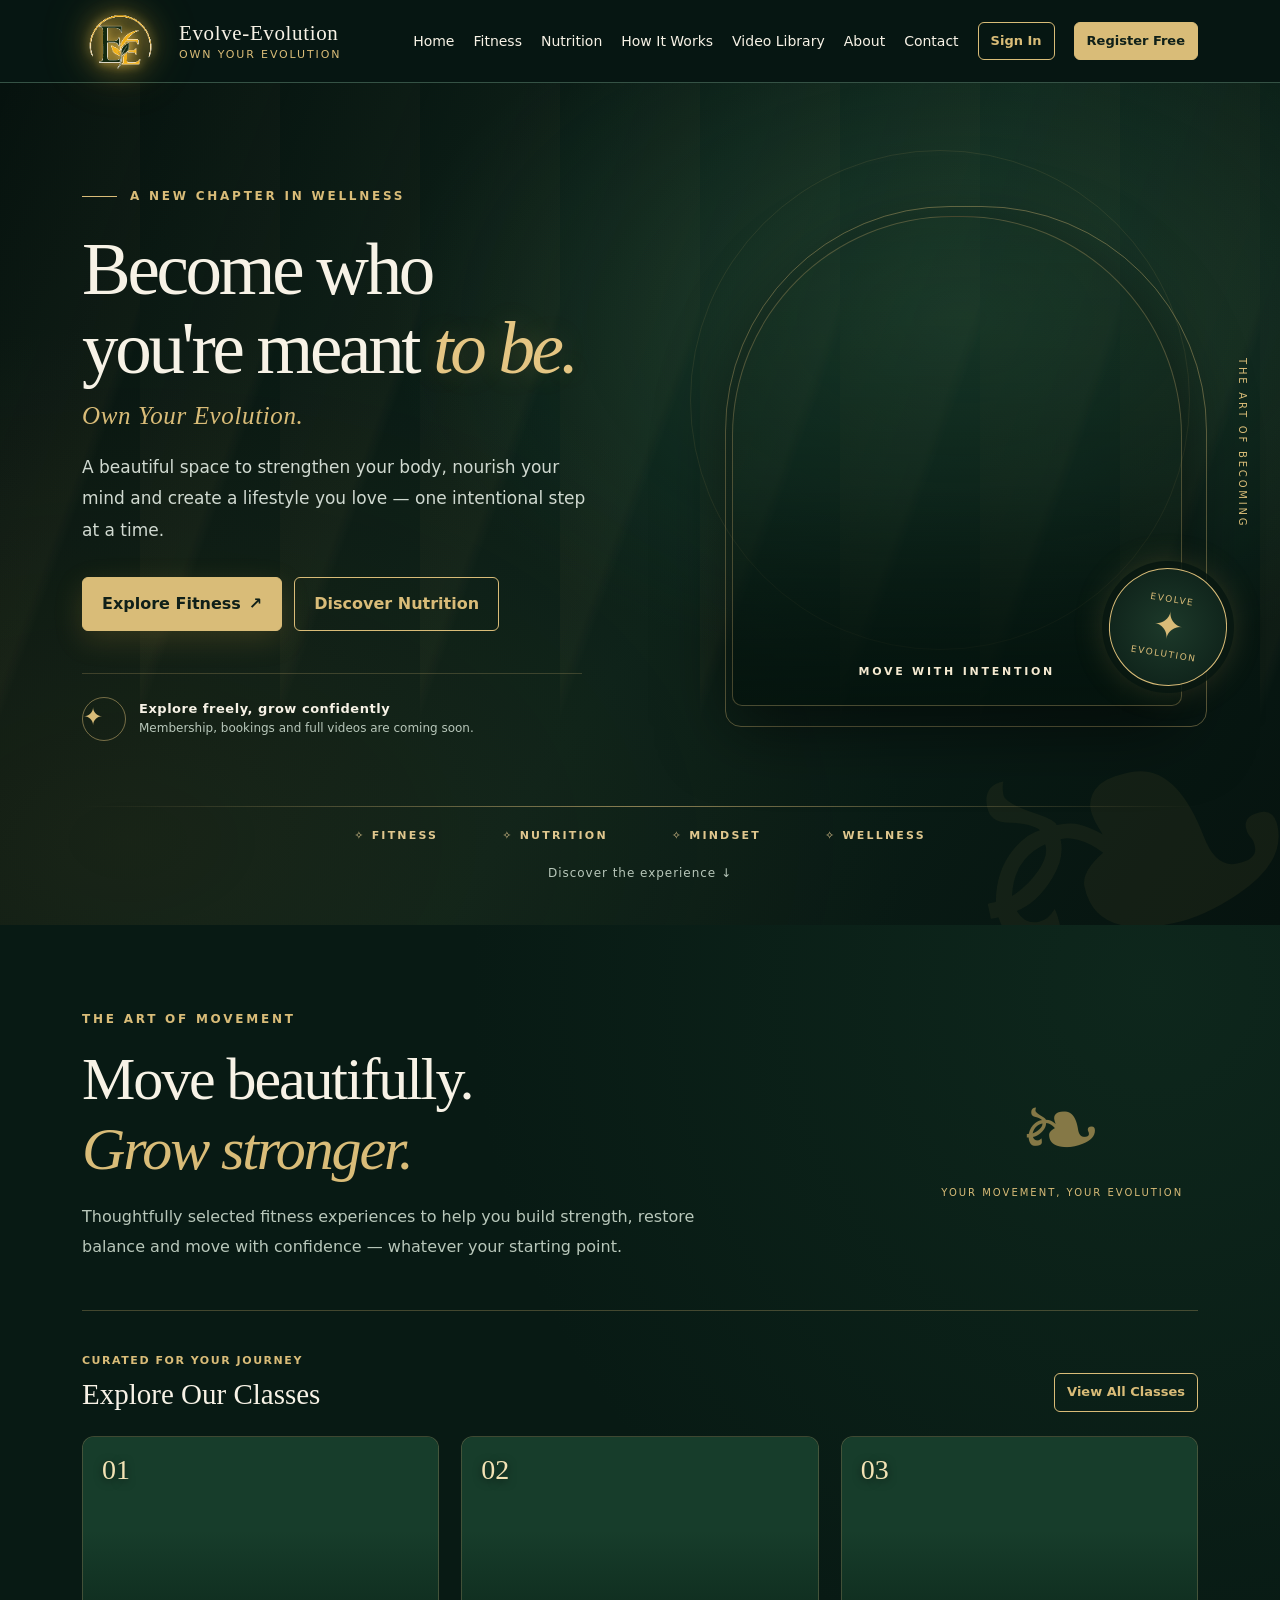
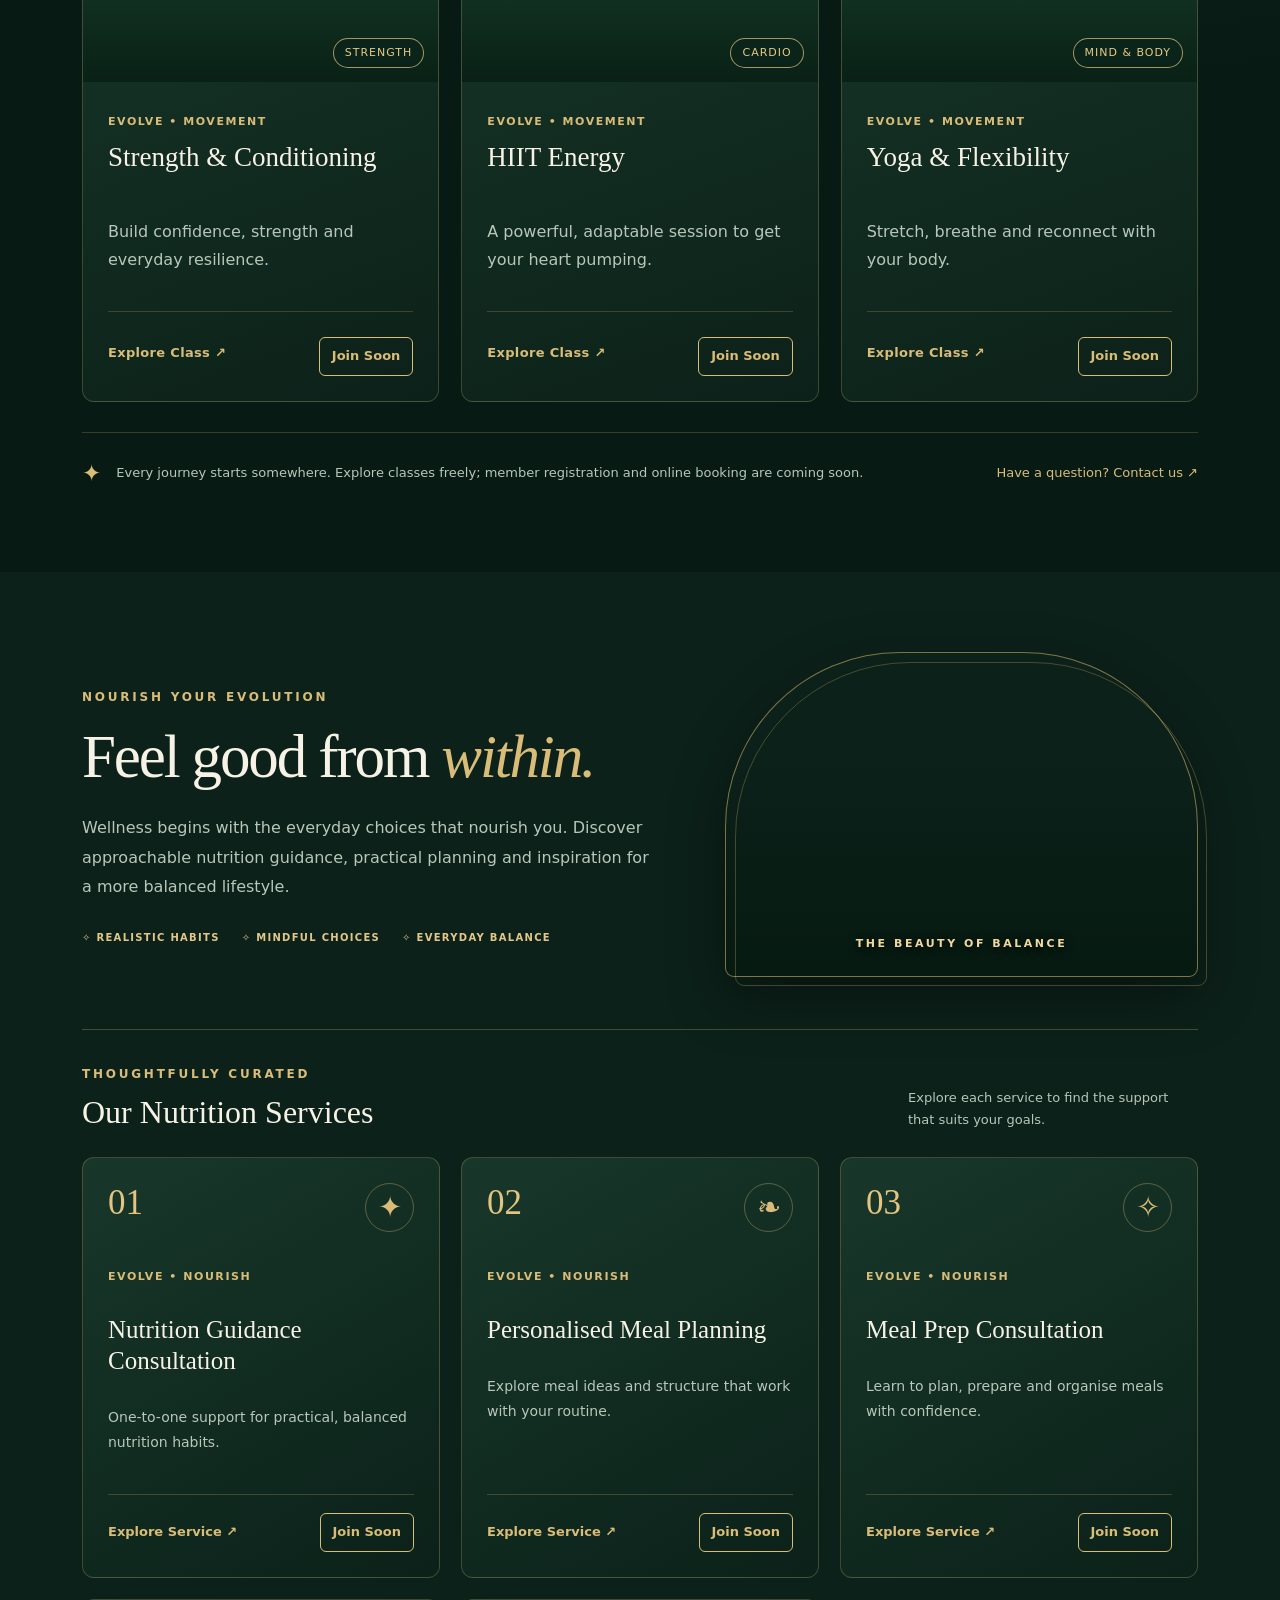
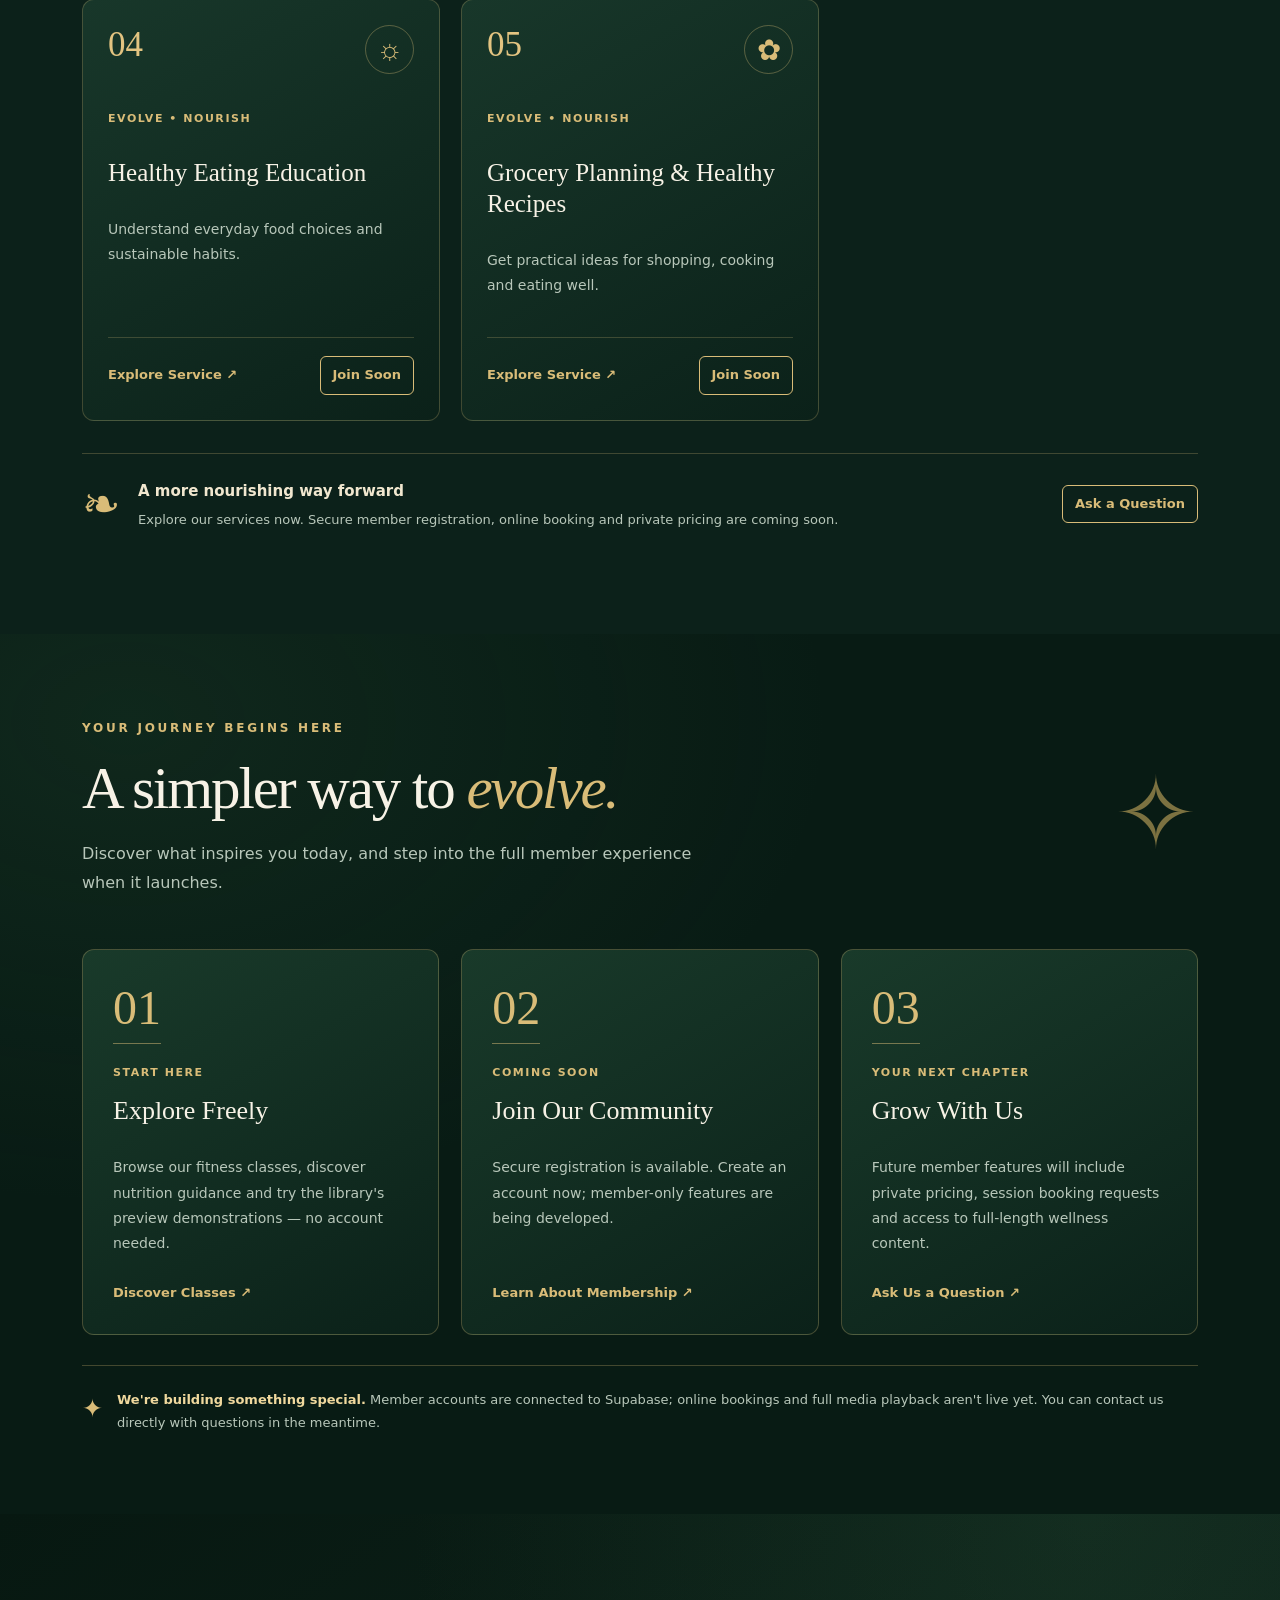
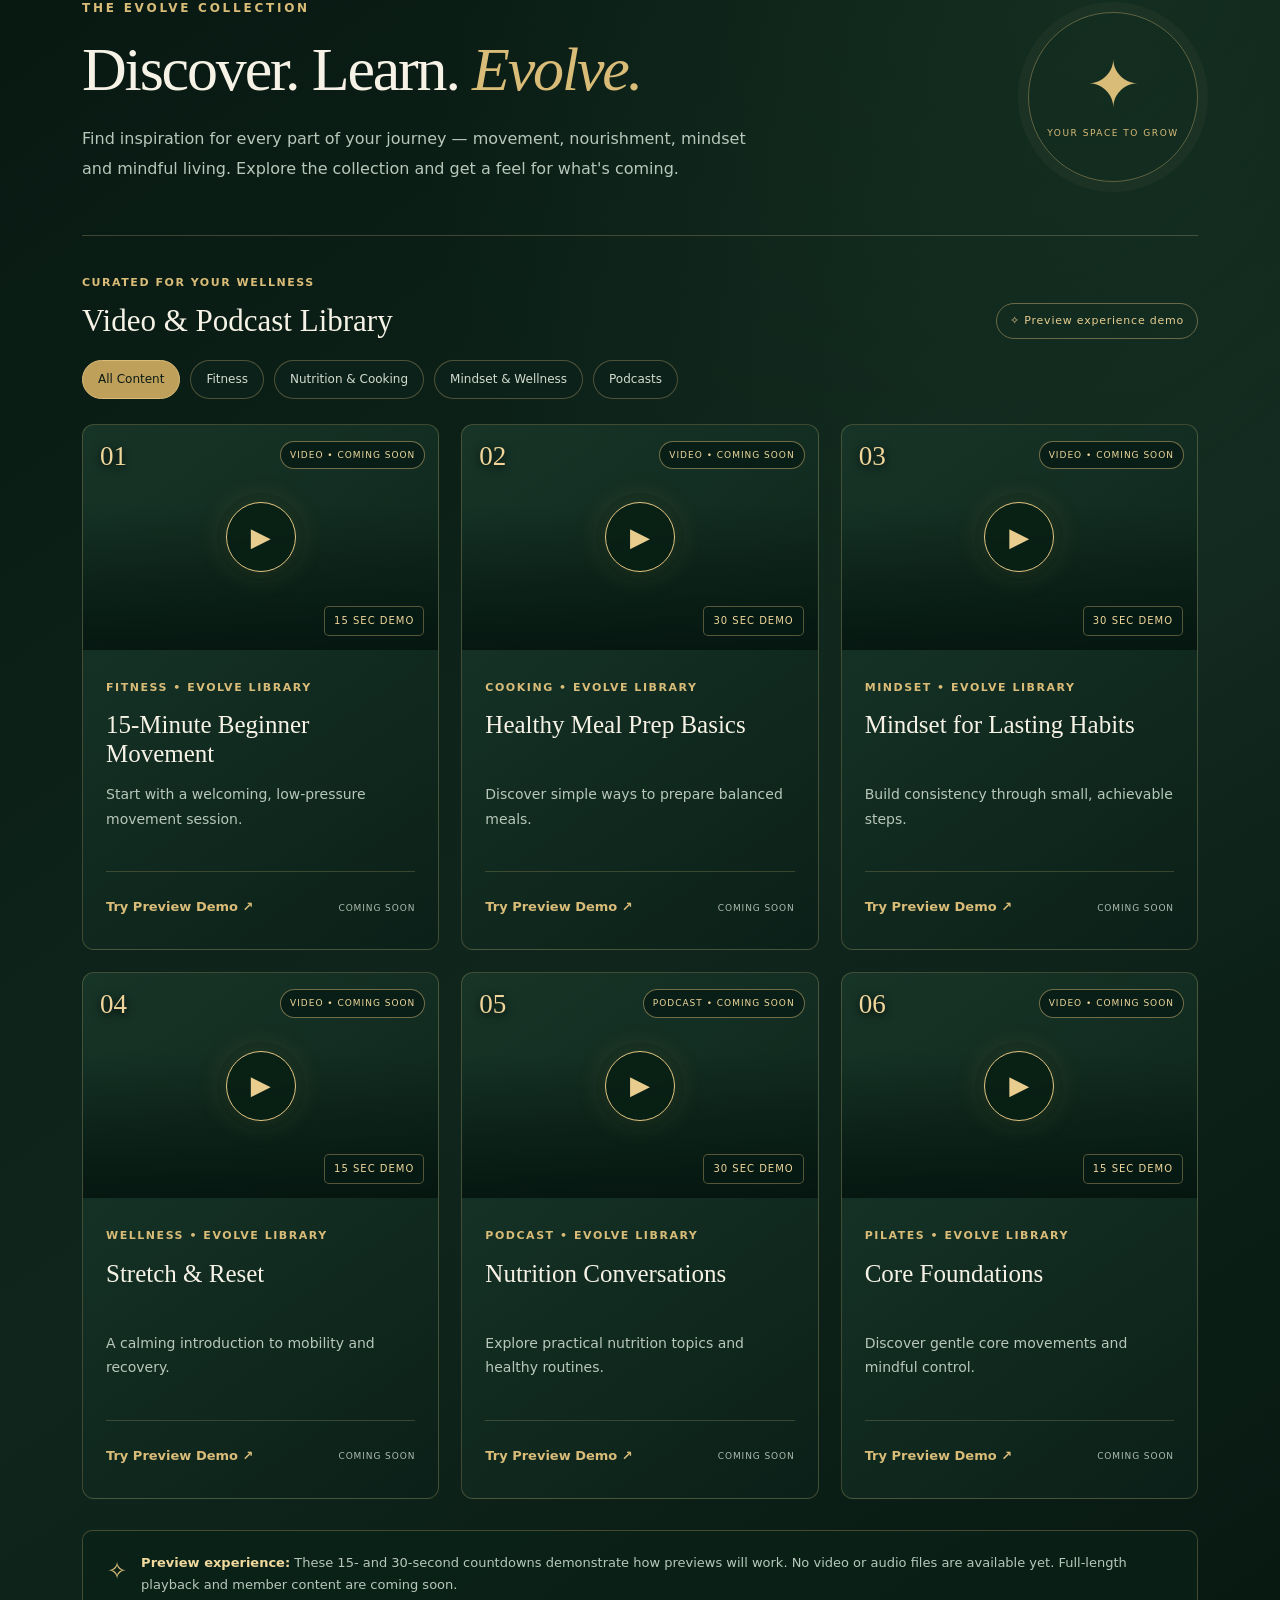
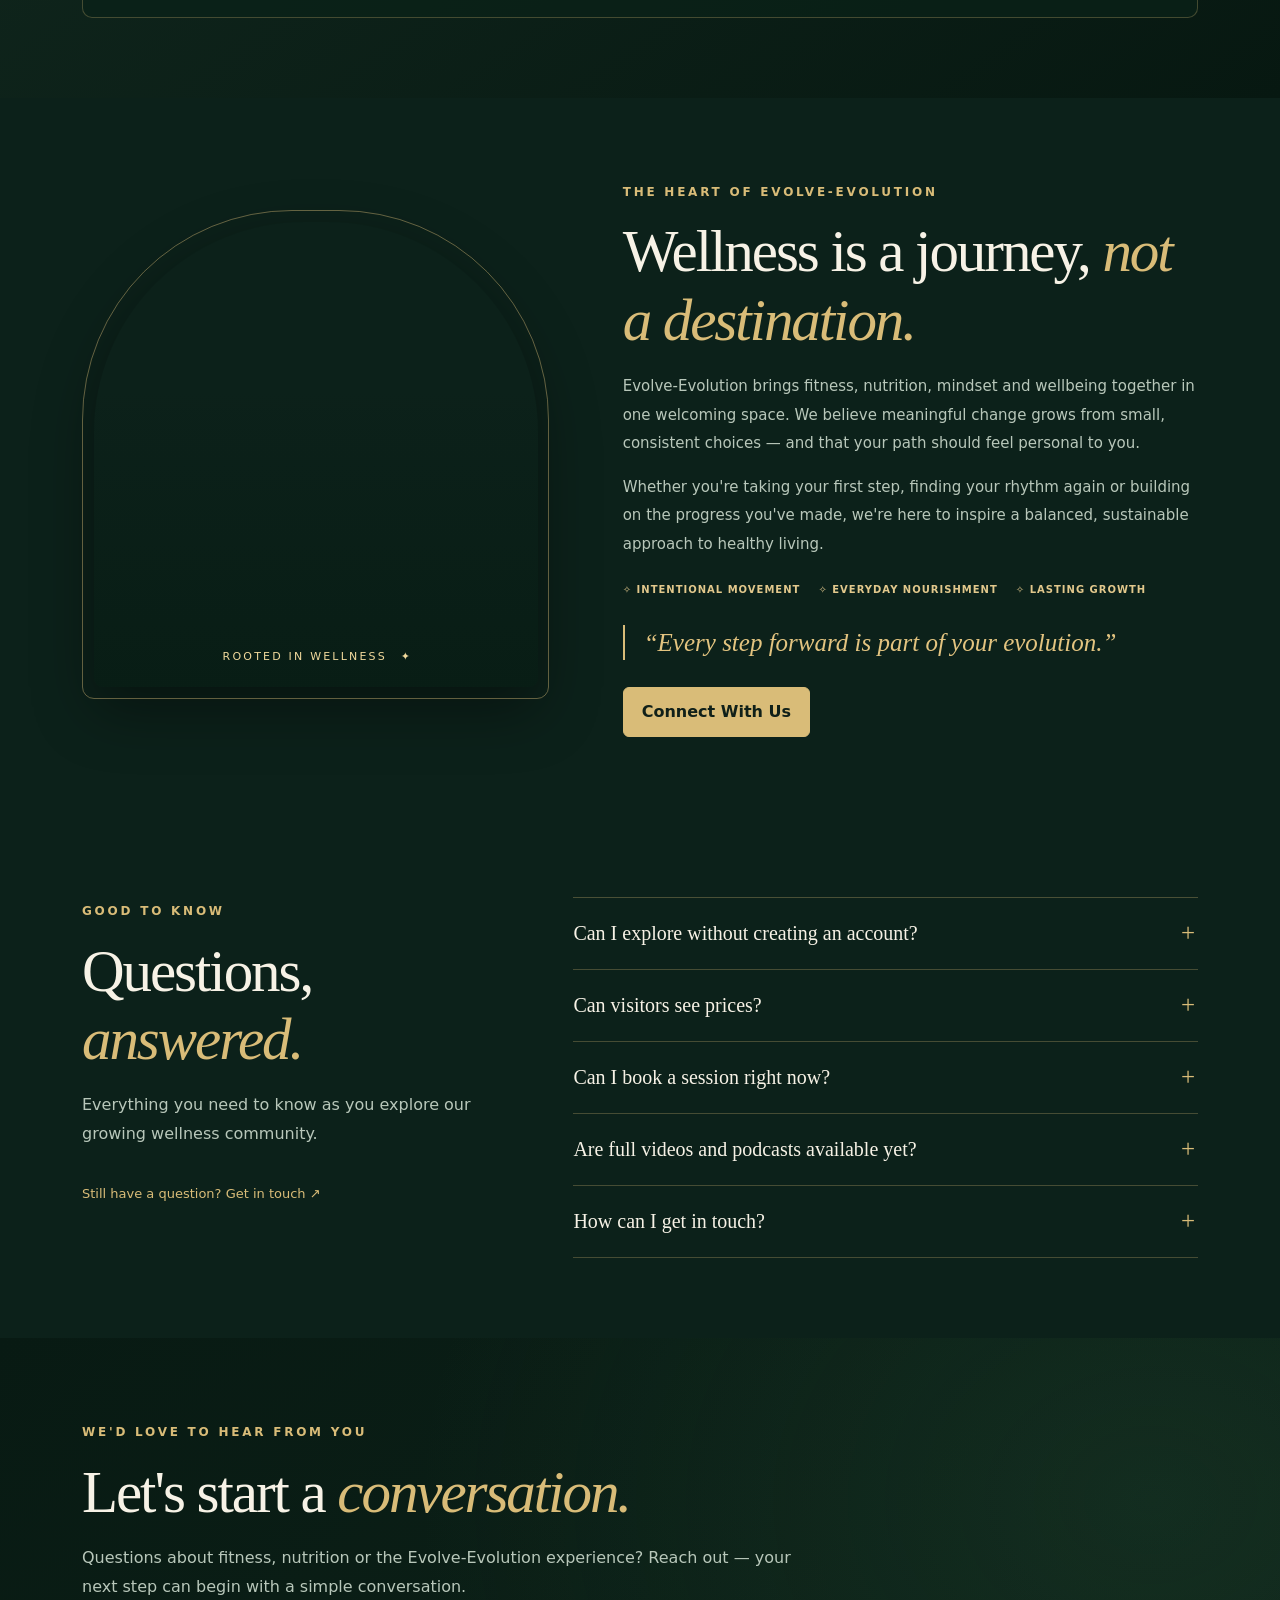
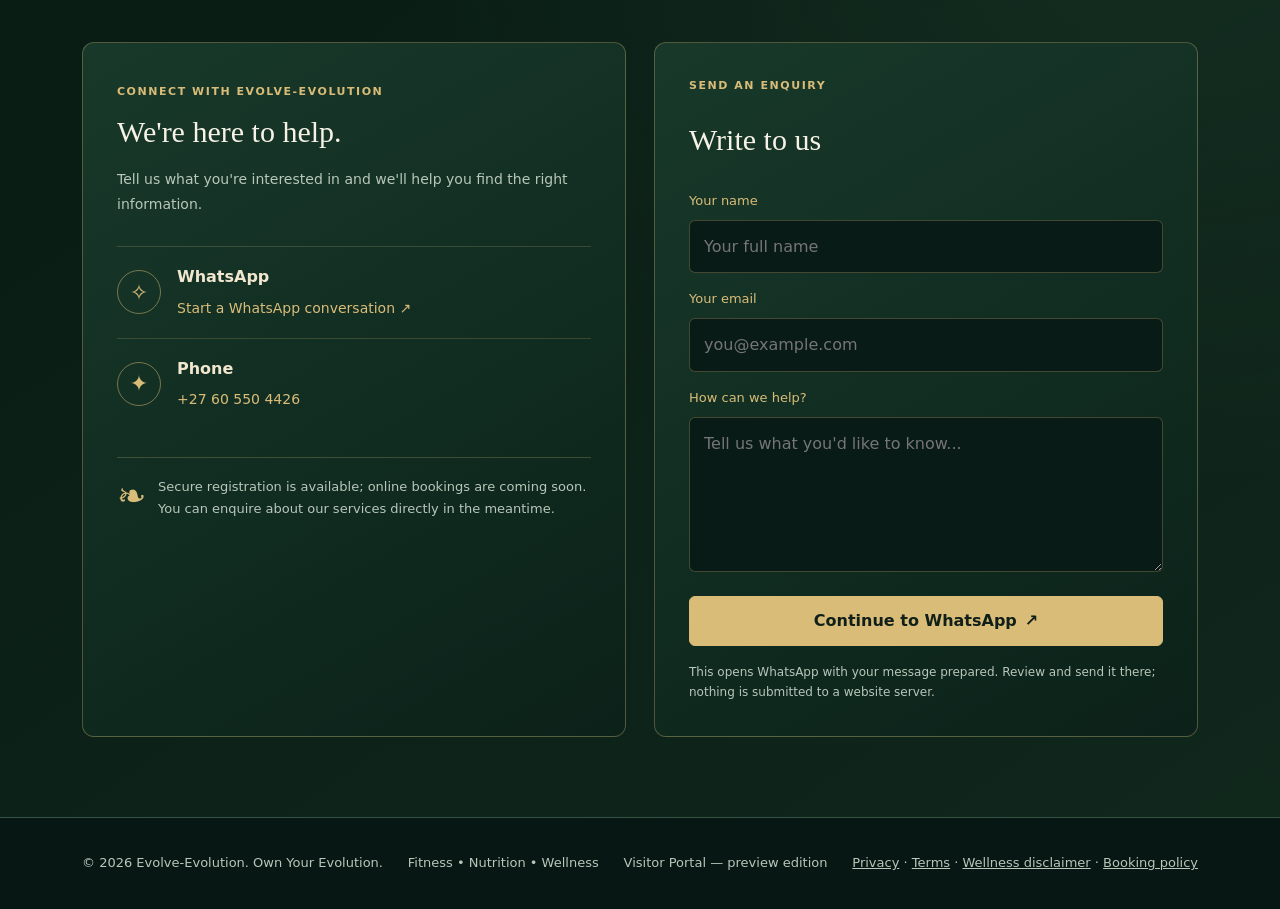
==== commit 2794140b: "V16 integrate legal notices and registration acknowledgement while preserving member-only pricing" ====
--- a/index.html
+++ b/index.html
@@ -1,5 +1,5 @@
 <!doctype html>
-<html lang="en"><head><meta charset="utf-8"><meta name="viewport" content="width=device-width,initial-scale=1"><meta name="theme-color" content="#071b17"><meta name="description" content="Discover fitness classes, nutrition guidance and wellness content at Evolve-Evolution. Own Your Evolution."><meta property="og:title" content="Evolve-Evolution | Own Your Evolution"><meta property="og:description" content="Fitness, nutrition and wellness in one welcoming space."><meta property="og:type" content="website"><link rel="icon" href="[data-uri]"><title>Evolve-Evolution | Own Your Evolution</title>
+<html lang="en"><head><meta charset="utf-8"><meta http-equiv="Content-Security-Policy" content="default-src 'self'; script-src 'self' https://esm.sh; style-src 'self' 'unsafe-inline'; img-src 'self' data: blob: https://images.unsplash.com https://hcatisdfrdnbnsjfgycm.supabase.co; connect-src 'self' https://esm.sh https://hcatisdfrdnbnsjfgycm.supabase.co wss://hcatisdfrdnbnsjfgycm.supabase.co; media-src 'self' blob: https://hcatisdfrdnbnsjfgycm.supabase.co; frame-src 'self' blob: https://hcatisdfrdnbnsjfgycm.supabase.co; object-src 'none'; base-uri 'none'; form-action 'self'; worker-src 'self' blob:"><meta name="referrer" content="no-referrer"><meta name="viewport" content="width=device-width,initial-scale=1"><meta name="theme-color" content="#071b17"><meta name="description" content="Discover fitness classes, nutrition guidance and wellness content at Evolve-Evolution. Own Your Evolution."><meta property="og:title" content="Evolve-Evolution | Own Your Evolution"><meta property="og:description" content="Fitness, nutrition and wellness in one welcoming space."><meta property="og:type" content="website"><link rel="icon" href="[data-uri]"><title>Evolve-Evolution | Own Your Evolution</title>
 <style>
 :root{--bg:#071713;--panel:#10251e;--panel2:#17362a;--gold:#d9bc78;--ivory:#f7f2e6;--muted:#b8c7ba;--line:#355245;--green:#87b59a}*{box-sizing:border-box}html{scroll-behavior:smooth}body{margin:0;background:var(--bg);color:var(--ivory);font:16px/1.6 system-ui,-apple-system,Segoe UI,sans-serif}button,input,select,textarea{font:inherit}button,a{touch-action:manipulation}a{color:inherit}button{cursor:pointer}button:focus-visible,a:focus-visible,input:focus-visible,textarea:focus-visible,select:focus-visible{outline:3px solid var(--gold);outline-offset:3px}.wrap{max-width:1160px;margin:auto;padding:0 22px}header{position:sticky;top:0;z-index:20;background:#071713ed;border-bottom:1px solid var(--line);backdrop-filter:blur(12px)}header .wrap{display:flex;align-items:center;justify-content:space-between;gap:18px;min-height:82px}.brand{display:flex;align-items:center;gap:12px;text-decoration:none}.mark{display:grid;place-items:center;border:1px solid var(--gold);border-radius:50%;width:53px;height:53px;color:var(--gold);font:italic bold 23px Georgia,serif;letter-spacing:-5px;padding-right:5px}.brand-logo{width:85px;height:57px;object-fit:contain;flex:none;position:relative;z-index:1;filter:drop-shadow(0 0 5px rgba(239,193,78,.9)) drop-shadow(0 0 13px rgba(217,171,55,.65)) drop-shadow(0 0 23px rgba(194,147,38,.38));transition:filter .25s ease}.brand:hover .brand-logo{filter:drop-shadow(0 0 7px rgba(255,213,108,1)) drop-shadow(0 0 18px rgba(227,180,57,.8)) drop-shadow(0 0 30px rgba(194,147,38,.48))}.brand strong{font:21px Georgia,serif;letter-spacing:.03em}.brand small{display:block;color:var(--gold);font:11px system-ui;letter-spacing:.17em;text-transform:uppercase}.nav{display:flex;align-items:center;gap:19px;flex-wrap:wrap}.nav a{text-decoration:none;font-size:14px}.nav a:hover,.link:hover{color:var(--gold)}.btn{border:1px solid var(--gold);background:var(--gold);color:#102019;border-radius:6px;padding:11px 18px;font-weight:700;display:inline-flex;align-items:center;justify-content:center;gap:8px;text-decoration:none}.btn:hover{filter:brightness(1.1)}.btn.outline{background:transparent;color:var(--gold)}.btn.small{padding:8px 12px;font-size:13px}.hero{position:relative;overflow:hidden;background:radial-gradient(circle at 80% 20%,#2b563e 0,transparent 42%),linear-gradient(145deg,#071713,#112b21 60%,#06120f);padding:96px 0 88px}.hero:after{content:"❧";position:absolute;right:-40px;bottom:-170px;font:440px Georgia,serif;color:#c3aa6522;pointer-events:none}.hero-grid{display:grid;grid-template-columns:1.15fr .85fr;align-items:center;gap:45px}.eyebrow{color:var(--gold);text-transform:uppercase;letter-spacing:.23em;font-size:12px;font-weight:700}h1,h2,h3{font-family:Georgia,Times New Roman,serif;font-weight:normal;line-height:1.16}h1{font-size:clamp(46px,6.5vw,84px);margin:16px 0 18px}h1 em{color:var(--gold)}h2{font-size:clamp(32px,4vw,49px);margin:8px 0 16px}h3{font-size:25px;margin:10px 0}p{color:var(--muted)}.hero p{max-width:580px;font-size:18px}.actions{display:flex;flex-wrap:wrap;gap:12px;margin-top:28px}.hero-art{min-height:425px;border:1px solid #a18b586b;border-radius:170px 170px 15px 15px;background:linear-gradient(180deg,#0001,#06171399),url('https://images.unsplash.com/photo-1517836357463-d25dfeac3438?auto=format&fit=crop&w=1000&q=80') center/cover;position:relative;box-shadow:0 20px 65px #0008}.hero-art:after{content:"FITNESS  •  NUTRITION  •  WELLNESS";position:absolute;bottom:20px;left:16px;right:16px;text-align:center;letter-spacing:.18em;font-size:11px;color:#fff;background:#061713cc;padding:13px;border:1px solid #c9a95b77}.section{padding:80px 0}.section.alt{background:#0c211a}.section-head{display:flex;align-items:end;justify-content:space-between;gap:20px;margin-bottom:27px}.section-head p{max-width:620px;margin:0}.grid{display:grid;grid-template-columns:repeat(3,minmax(0,1fr));gap:20px}.card{background:linear-gradient(150deg,var(--panel2),var(--panel));border:1px solid var(--line);border-radius:12px;overflow:hidden}.card .content{padding:23px}.card p{margin:7px 0 19px}.photo{height:200px;background-size:cover;background-position:center;position:relative}.photo:after{content:"";position:absolute;inset:0;background:linear-gradient(0deg,#0b2418a8,transparent 60%)}.tag{display:inline-block;font-size:11px;color:var(--gold);text-transform:uppercase;letter-spacing:.14em;font-weight:700}.pill{display:inline-block;border:1px solid #a68c55;color:var(--gold);border-radius:99px;padding:4px 10px;font-size:12px}.card .btn{margin-top:6px}.nutrition-grid{display:grid;grid-template-columns:repeat(2,minmax(0,1fr));gap:16px}.service{display:flex;gap:17px;padding:23px;border:1px solid var(--line);border-radius:10px;background:var(--panel)}.service .num{font:28px Georgia,serif;color:var(--gold)}.service h3{font-size:22px;margin:0}.service p{margin:6px 0}.video-thumb{height:188px;background:linear-gradient(135deg,#1b3c2c,#071813);display:grid;place-items:center;position:relative}.video-thumb .play{width:65px;height:65px;border:2px solid var(--gold);border-radius:50%;background:#071713c9;color:var(--gold);font-size:26px;display:grid;place-items:center}.video-thumb .time{position:absolute;bottom:12px;right:12px;background:#071713d9;padding:3px 9px;border-radius:4px;font-size:12px}.center{text-align:center}.note{font-size:13px;color:var(--muted)}.split{display:grid;grid-template-columns:1fr 1fr;gap:45px;align-items:center}.feature-box{background:linear-gradient(145deg,#1b3e2b,#0c1c17);border:1px solid #b8a06b;padding:35px;border-radius:14px}.feature-box blockquote{font:italic 31px/1.3 Georgia,serif;color:var(--gold);margin:0 0 14px}.contact-grid{display:grid;grid-template-columns:1fr 1fr;gap:25px}.form{display:grid;gap:12px}.form label{font-size:13px;color:var(--gold)}input,textarea,select{width:100%;background:#091b16;color:var(--ivory);border:1px solid #496452;border-radius:6px;padding:12px}textarea{min-height:120px;resize:vertical}footer{padding:35px 0;border-top:1px solid var(--line);color:var(--muted);font-size:13px}.footer-flex{display:flex;justify-content:space-between;gap:15px;flex-wrap:wrap}.overlay{position:fixed;inset:0;background:#000b;z-index:60;display:grid;place-items:center;padding:20px}.modal{background:#11281e;border:1px solid var(--gold);border-radius:14px;width:min(100%,490px);max-height:90vh;overflow:auto;padding:27px;box-shadow:0 25px 90px #000a}.modal-top{display:flex;align-items:center;justify-content:space-between}.close{background:transparent;border:0;color:var(--ivory);font-size:27px}.hidden{display:none!important}.preview-screen{background:radial-gradient(circle,#2d6148,#06150f);min-height:180px;display:grid;place-items:center;text-align:center;padding:20px;border-radius:8px;margin:14px 0}.progress{height:6px;border-radius:8px;background:#355344;overflow:hidden}.progress>div{height:100%;background:var(--gold);width:0}.tabs{display:flex;gap:10px;margin:12px 0}.tabs button{flex:1}.hint{background:#1a3829;padding:12px;border-left:3px solid var(--gold);font-size:13px;color:var(--muted)}.skip-link{position:absolute;left:12px;top:-80px;background:var(--gold);color:#102019;padding:10px;z-index:100}.skip-link:focus{top:8px}.steps{display:grid;grid-template-columns:repeat(3,minmax(0,1fr));gap:18px}.step{padding:27px;border:1px solid var(--line);border-radius:12px;background:var(--panel)}.step-number{display:inline-grid;place-items:center;border:1px solid var(--gold);border-radius:50%;width:43px;height:43px;color:var(--gold);font:22px Georgia,serif}.faq{border-top:1px solid var(--line);padding:17px 0}.faq summary{cursor:pointer;color:var(--ivory);font-weight:600}.faq p{margin:9px 0 0}.mobile-menu{display:none}@media(max-width:850px){.nav{display:none;position:absolute;top:80px;left:0;right:0;padding:20px;background:#0a2019;border-bottom:1px solid var(--gold);flex-direction:column;align-items:stretch}.nav.open{display:flex}.mobile-menu{display:block;background:transparent;color:var(--gold);border:1px solid var(--line);padding:9px;border-radius:5px}.hero-grid,.split,.contact-grid{grid-template-columns:1fr}.hero-art{min-height:290px;max-width:520px;width:100%;margin:auto}.grid{grid-template-columns:repeat(2,minmax(0,1fr))}.steps{grid-template-columns:1fr}.hero{padding:55px 0}}@media(max-width:600px){.grid,.nutrition-grid{grid-template-columns:1fr}.section{padding:55px 0}.section-head{display:block}.hero-art{min-height:260px}.brand strong{font-size:17px}.brand small{font-size:9px}.brand-logo{width:66px;height:48px}.modal{padding:20px}}@media(prefers-reduced-motion:reduce){html{scroll-behavior:auto}}
 /* Luxury homepage refinement */
@@ -136,82 +136,6 @@
 <section id="about" class="section alt about-section"><div class="wrap about-grid"><div class="about-visual"><div class="about-image" role="img" aria-label="Peaceful botanical wellness atmosphere"></div><div class="about-image-label">ROOTED IN WELLNESS <span aria-hidden="true">✦</span></div></div><div class="about-copy"><span class="eyebrow">The heart of Evolve-Evolution</span><h2>Wellness is a journey, <em>not a destination.</em></h2><p>Evolve-Evolution brings fitness, nutrition, mindset and wellbeing together in one welcoming space. We believe meaningful change grows from small, consistent choices — and that your path should feel personal to you.</p><p>Whether you're taking your first step, finding your rhythm again or building on the progress you've made, we're here to inspire a balanced, sustainable approach to healthy living.</p><div class="about-values"><span>✧ INTENTIONAL MOVEMENT</span><span>✧ EVERYDAY NOURISHMENT</span><span>✧ LASTING GROWTH</span></div><blockquote>“Every step forward is part of your evolution.”</blockquote><a class="btn" href="#contact">Connect With Us</a></div></div></section>
 <section id="faq" class="section alt faq-section"><div class="wrap faq-layout"><div class="faq-intro"><span class="eyebrow">Good to know</span><h2>Questions, <em>answered.</em></h2><p>Everything you need to know as you explore our growing wellness community.</p><a href="#contact" class="faq-contact">Still have a question? Get in touch ↗</a></div><div class="faq-list"><details class="faq"><summary>Can I explore without creating an account?</summary><p>Yes. Visitors can browse our fitness and nutrition services and try the library's demonstration countdowns without an account.</p></details><details class="faq"><summary>Can visitors see prices?</summary><p>Not yet. Pricing will be available to signed-in members when the secure member portal launches. Contact us if you have a general enquiry.</p></details><details class="faq"><summary>Can I book a session right now?</summary><p>Online booking isn't active on this preview website. You're welcome to contact us directly to ask about services and availability.</p></details><details class="faq"><summary>Are full videos and podcasts available yet?</summary><p>No. The current 15- and 30-second countdowns are interactive demonstrations, not real media playback. Actual content and member access will be introduced later.</p></details><details class="faq"><summary>How can I get in touch?</summary><p>Use the contact form below to open WhatsApp with your message ready to send, or message us directly using the WhatsApp link.</p></details></div></div></section>
 <section id="contact" class="section contact-section"><div class="wrap"><div class="contact-heading"><span class="eyebrow">We'd love to hear from you</span><h2>Let's start a <em>conversation.</em></h2><p>Questions about fitness, nutrition or the Evolve-Evolution experience? Reach out — your next step can begin with a simple conversation.</p></div><div class="contact-grid contact-lux-grid"><div class="contact-details"><span class="tag">CONNECT WITH EVOLVE-EVOLUTION</span><h3>We're here to help.</h3><p>Tell us what you're interested in and we'll help you find the right information.</p><div class="contact-method"><span class="contact-method-icon" aria-hidden="true">✧</span><div><strong>WhatsApp</strong><a href="https://wa.me/27605504426" target="_blank" rel="noopener noreferrer">Start a WhatsApp conversation ↗</a></div></div><div class="contact-method"><span class="contact-method-icon" aria-hidden="true">✦</span><div><strong>Phone</strong><a href="tel:+27605504426">+27 60 550 4426</a></div></div><div class="contact-details-note"><span aria-hidden="true">❧</span><p>Secure registration is available; online bookings are coming soon. You can enquire about our services directly in the meantime.</p></div></div><form class="form contact-lux-form" id="contactForm"><span class="tag">SEND AN ENQUIRY</span><h3>Write to us</h3><div><label for="contactName">Your name</label><input id="contactName" name="name" required autocomplete="name" placeholder="Your full name"></div><div><label for="contactEmail">Your email</label><input id="contactEmail" name="email" type="email" required autocomplete="email" placeholder="you@example.com"></div><div><label for="contactMessage">How can we help?</label><textarea id="contactMessage" name="message" required rows="5" placeholder="Tell us what you'd like to know..."></textarea></div><button class="btn" type="submit">Continue to WhatsApp <span aria-hidden="true">↗</span></button><p class="note">This opens WhatsApp with your message prepared. Review and send it there; nothing is submitted to a website server.</p></form></div></div></section>
-</main><footer><div class="wrap footer-flex"><span>© <span id="year"></span> Evolve-Evolution. Own Your Evolution.</span><span>Fitness • Nutrition • Wellness</span><span>Visitor Portal — preview edition</span></div></footer>
+</main><footer><div class="wrap footer-flex"><span>© <span id="year"></span> Evolve-Evolution. Own Your Evolution.</span><span>Fitness • Nutrition • Wellness</span><span>Visitor Portal — preview edition</span><span><a href="./legal.html#privacy">Privacy</a> · <a href="./legal.html#terms">Terms</a> · <a href="./legal.html#health">Wellness disclaimer</a> · <a href="./legal.html#bookings">Booking policy</a></span></div></footer>
 <div class="overlay hidden" id="overlay" role="presentation"><div class="modal" role="dialog" aria-modal="true" aria-labelledby="modalTitle"><div class="modal-top"><h3 id="modalTitle">Welcome</h3><button class="close" id="close" aria-label="Close dialog">×</button></div><div id="modalBody"></div></div></div>
-<script>
-const fitness=[
-{name:"Strength & Conditioning",kind:"Strength",description:"Build confidence, strength and everyday resilience.",image:"photo-1517836357463-d25dfeac3438"},
-{name:"HIIT Energy",kind:"Cardio",description:"A powerful, adaptable session to get your heart pumping.",image:"photo-1538805060514-97d9cc17730c"},
-{name:"Yoga & Flexibility",kind:"Mind & Body",description:"Stretch, breathe and reconnect with your body.",image:"photo-1544367567-0f2fcb009e0b"},
-{name:"Pilates & Core",kind:"Core",description:"Improve balance, posture and core stability.",image:"photo-1518611012118-696072aa579a"},
-{name:"Cardio Fitness",kind:"Cardio",description:"Move with energy and support your cardiovascular fitness.",image:"photo-1538805060514-97d9cc17730c"},
-{name:"Beginner Fitness",kind:"Beginners",description:"A welcoming starting point for building healthy routines.",image:"photo-1571019613454-1cb2f99b2d8b"},
-{name:"Private Personal Training",kind:"One-to-One",description:"Individualised training guidance with a dedicated instructor.",image:"photo-1517836357463-d25dfeac3438"}];
-const nutrition=[
-["Nutrition Guidance Consultation","One-to-one support for practical, balanced nutrition habits."],
-["Personalised Meal Planning","Explore meal ideas and structure that work with your routine."],
-["Meal Prep Consultation","Learn to plan, prepare and organise meals with confidence."],
-["Healthy Eating Education","Understand everyday food choices and sustainable habits."],
-["Grocery Planning & Healthy Recipes","Get practical ideas for shopping, cooking and eating well."]];
-const videos=[
-{title:"15-Minute Beginner Movement",category:"Fitness",seconds:15,desc:"Start with a welcoming, low-pressure movement session."},
-{title:"Healthy Meal Prep Basics",category:"Cooking",seconds:30,desc:"Discover simple ways to prepare balanced meals."},
-{title:"Mindset for Lasting Habits",category:"Mindset",seconds:30,desc:"Build consistency through small, achievable steps."},
-{title:"Stretch & Reset",category:"Wellness",seconds:15,desc:"A calming introduction to mobility and recovery."},
-{title:"Nutrition Conversations",category:"Podcast",seconds:30,desc:"Explore practical nutrition topics and healthy routines."},
-{title:"Core Foundations",category:"Pilates",seconds:15,desc:"Discover gentle core movements and mindful control."}];
-const esc=s=>String(s).replace(/[&<>"']/g,c=>({"&":"&amp;","<":"&lt;",">":"&gt;",'"':"&quot;","'":"&#39;"}[c]));
-const grid=document.getElementById("fitnessGrid");let expanded=false;
-function renderFitness(){grid.innerHTML=(expanded?fitness:fitness.slice(0,3)).map((f,i)=>'<article class="card fitness-card"><div class="fitness-image"><div class="photo" role="img" aria-label="'+esc(f.name)+' class illustration" style="background-image:url(https://images.unsplash.com/'+f.image+'?auto=format&fit=crop&w=850&q=80)"></div><span class="fitness-image-index">0'+(i+1)+'</span><span class="fitness-image-category">'+esc(f.kind)+'</span></div><div class="content"><span class="tag">EVOLVE • MOVEMENT</span><h3>'+esc(f.name)+'</h3><p>'+esc(f.description)+'</p><div class="fitness-card-actions"><button class="fitness-detail-link" data-class="'+fitness.indexOf(f)+'">Explore Class <span aria-hidden="true">↗</span></button><button class="btn outline small" data-auth="register">Join Soon</button></div></div></article>').join("");const b=document.getElementById("viewAll");b.textContent=expanded?"Show Featured":"View All Classes";b.setAttribute("aria-expanded",String(expanded));}
-function classDetails(i){const f=fitness[i];if(!f)return;const details={
-"Strength & Conditioning":"Explore guided strength-building movements that support everyday capability, control and confidence. Sessions may include resistance-based exercises and adaptable progressions.",
-"HIIT Energy":"Discover energising interval-style training with periods of effort and recovery. Exercise options can be adapted to suit different experience levels.",
-"Yoga & Flexibility":"Explore mindful movement, stretching and breathing to support mobility, body awareness and a calmer routine.",
-"Pilates & Core":"Focus on deliberate, controlled movement with an emphasis on core awareness, posture and balance.",
-"Cardio Fitness":"Explore rhythmic, heart-pumping movement and approachable ways to build endurance over time.",
-"Beginner Fitness":"Build a foundation with approachable movement, a comfortable pace and space to develop confidence.",
-"Private Personal Training":"Discover a more individual approach to exercise, shaped around personal goals, experience and preferences."
-};openModal(f.name,'<span class="tag">'+esc(f.kind)+' • CLASS OVERVIEW</span><p>'+esc(details[f.name]||f.description)+'</p><div class="hint">This is a class introduction, not a confirmed timetable or booking. Prices and bookings will become available through the secure member portal when it launches.</div><div class="actions"><button class="btn" data-auth="register">Member Access Coming Soon</button><a class="btn outline" href="https://wa.me/27605504426?text='+encodeURIComponent('Hello Evolve-Evolution, I would like to enquire about '+f.name+'.')+'" target="_blank" rel="noopener">Enquire on WhatsApp</a></div>')}
-renderFitness();document.getElementById("viewAll").onclick=()=>{expanded=!expanded;renderFitness()};
-document.getElementById("nutritionGrid").innerHTML=nutrition.map((n,i)=>'<article class="service nutrition-card"><div class="nutrition-card-top"><span class="nutrition-number">0'+(i+1)+'</span><span class="nutrition-card-icon" aria-hidden="true">'+['✦','❧','✧','☼','✿'][i]+'</span></div><span class="tag">EVOLVE • NOURISH</span><h3>'+esc(n[0])+'</h3><p>'+esc(n[1])+'</p><div class="nutrition-card-bottom"><button class="nutrition-detail-link" data-nutrition="'+i+'">Explore Service <span aria-hidden="true">↗</span></button><button class="btn outline small" data-auth="register">Join Soon</button></div></article>').join("");
-const libraryImages=["photo-1518611012118-696072aa579a","photo-1547592180-85f173990554","photo-1499209974431-9dddcece7f88","photo-1544367567-0f2fcb009e0b","photo-1490645935967-10de6ba17061","photo-1517836357463-d25dfeac3438"];let libraryFilter="All";
-function libraryCategory(v){return v.category==="Cooking"?"Nutrition":v.category==="Podcast"?"Podcast":v.category==="Mindset"||v.category==="Wellness"?"Mindset":"Fitness"}
-function renderLibrary(){document.getElementById("videoGrid").innerHTML=videos.map((v,i)=>({v,i})).filter(({v})=>libraryFilter==="All"||libraryCategory(v)===libraryFilter).map(({v,i})=>'<article class="card library-card"><div class="library-cover" style="background-image:linear-gradient(0deg,rgba(3,19,13,.85),rgba(3,19,13,.1) 65%),url(https://images.unsplash.com/'+libraryImages[i]+'?auto=format&fit=crop&w=850&q=80)"><span class="library-cover-index">0'+(i+1)+'</span><span class="library-cover-type">'+(v.category==="Podcast"?"PODCAST • COMING SOON":"VIDEO • COMING SOON")+'</span><button class="library-play" data-preview="'+i+'" aria-label="Try '+v.seconds+' second demo for '+esc(v.title)+'"><span aria-hidden="true">▶</span></button><span class="library-cover-time">'+v.seconds+' SEC DEMO</span></div><div class="content"><span class="tag">'+esc(v.category)+' • EVOLVE LIBRARY</span><h3>'+esc(v.title)+'</h3><p>'+esc(v.desc)+'</p><div class="library-card-footer"><button class="library-demo-link" data-preview="'+i+'">Try Preview Demo <span aria-hidden="true">↗</span></button><span>COMING SOON</span></div></div></article>').join("");document.querySelectorAll("[data-filter]").forEach(b=>{const active=b.dataset.filter===libraryFilter;b.classList.toggle("active",active);b.setAttribute("aria-pressed",String(active))})}
-renderLibrary();
-const overlay=document.getElementById("overlay"),body=document.getElementById("modalBody"),title=document.getElementById("modalTitle");let timer=null,lastFocus=null;
-function nutritionDetails(i){const n=nutrition[i];if(!n)return;const details=[
-"Explore a one-to-one conversation about your everyday eating patterns, goals and the practical habits you would like to build. The focus is on approachable, sustainable guidance rather than restrictive rules.",
-"Explore flexible meal ideas and a planning structure that reflects your schedule, preferences and everyday routine. This service introduces ways to make meal decisions feel simpler.",
-"Discover practical strategies for organising ingredients, preparing meals ahead and making busy days easier. Topics may include planning, food storage basics and a manageable preparation routine.",
-"Learn about balanced eating patterns, everyday food choices and the foundations of consistent healthy habits. Information is educational and designed to support informed decisions.",
-"Explore shopping-list ideas, simple recipes and practical ways to make nutritious meals at home without overcomplicating your week."
-];openModal(n[0],'<span class="tag">NUTRITION • SERVICE OVERVIEW</span><p>'+esc(details[i])+'</p><div class="hint">This is general wellness information, not a personalised medical diet or treatment. Availability, private pricing and secure online booking will be available when the member portal launches.</div><div class="actions"><button class="btn" data-auth="register">Member Access Coming Soon</button><a class="btn outline" href="https://wa.me/27605504426?text='+encodeURIComponent('Hello Evolve-Evolution, I would like to enquire about '+n[0]+'.')+'" target="_blank" rel="noopener">Enquire on WhatsApp</a></div>')}
-function stopTimer(){if(timer){clearInterval(timer);timer=null}}
-function openModal(t,content){stopTimer();lastFocus=document.activeElement;title.textContent=t;body.innerHTML=content;overlay.classList.remove("hidden");document.getElementById("close").focus();document.body.style.overflow="hidden"}
-function closeModal(){stopTimer();overlay.classList.add("hidden");document.body.style.overflow="";if(lastFocus&&lastFocus.focus)lastFocus.focus()}
-document.getElementById("close").onclick=closeModal;overlay.addEventListener("click",e=>{if(e.target===overlay)closeModal()});document.addEventListener("keydown",e=>{if(e.key==="Escape"&&!overlay.classList.contains("hidden"))closeModal();if(e.key==="Tab"&&!overlay.classList.contains("hidden")){const f=[...overlay.querySelectorAll("button,input,select,textarea,a[href]")].filter(el=>!el.disabled&&el.offsetParent!==null);if(f.length){if(e.shiftKey&&document.activeElement===f[0]){e.preventDefault();f.at(-1).focus()}else if(!e.shiftKey&&document.activeElement===f.at(-1)){e.preventDefault();f[0].focus()}}}});
-const SUPABASE_URL="https://hcatisdfrdnbnsjfgycm.supabase.co";
-const SUPABASE_PUBLIC_KEY="sb_publishable_sURs5KvRZzJwEPKmtgmp4Q_mhUO1DnP";
-let sb=null,member=null;
-const sbReady=import("https://esm.sh/@supabase/supabase-js@2").then(({createClient})=>{sb=createClient(SUPABASE_URL,SUPABASE_PUBLIC_KEY,{auth:{persistSession:true,autoRefreshToken:true,detectSessionInUrl:true}});sb.auth.onAuthStateChange((event,session)=>{member=session?.user||null;syncMemberButtons();if(event==="PASSWORD_RECOVERY")showRecovery()});return sb}).catch(e=>{console.error("Supabase failed to load",e);return null});
-function syncMemberButtons(){document.querySelectorAll("nav [data-auth]").forEach(b=>{if(b.dataset.auth==="signin"||b.dataset.auth==="account"){b.dataset.auth="signin";b.textContent=member?"My Account":"Sign In"}else if(b.dataset.auth==="register"||b.dataset.auth==="signout"){b.dataset.auth=member?"signout":"register";b.textContent=member?"Sign Out":"Register Free"}})}
-sbReady.then(async client=>{if(!client)return;const {data,error}=await client.auth.getUser();if(!error){member=data.user;syncMemberButtons()}});
-function authStatus(message,error=false){const el=document.getElementById("authMessage");if(el){el.textContent=message;el.style.color=error?"#ffb6aa":"#e8d09b";el.setAttribute("role",error?"alert":"status")}}
-function showConfirmation(email){openModal("Confirm Your Email",'<h3>Check your inbox</h3><p>Open the confirmation link sent to <strong>'+esc(email)+'</strong>. Once confirmed, return here and sign in with your password.</p><button class="btn" data-auth="signin">Sign In</button> <button class="btn outline" id="resendLink">Resend confirmation email</button><p id="authMessage" aria-live="polite"></p>');document.getElementById("resendLink").onclick=async()=>{const button=document.getElementById("resendLink");button.disabled=true;try{const client=await sbReady;if(!client)throw Error("Authentication unavailable.");const {error}=await client.auth.resend({type:"signup",email,options:{emailRedirectTo:location.origin+location.pathname}});if(error)throw error;authStatus("Check your inbox for the newest confirmation email.")}catch(e){authStatus(e.message,true)}finally{button.disabled=false}}}
-function auth(mode){if(mode==="signout"){signOut();return}if(member){openModal("Your Evolve Account",'<span class="tag">WELCOME BACK</span><h3>Own Your Evolution</h3><p>Signed in as <strong>'+esc(member.email||"Member")+'</strong>.</p><p>Explore your personal Client Portal, class bookings and member library.</p><a class="btn" href="./client.html">Open Client Portal</a> <a id="accountTrainer" class="btn outline" href="./trainer-studio.html" style="display:none">Open Trainer Portal</a> <a id="accountAdmin" class="btn outline" href="./admin-studio.html" style="display:none">Open Admin Portal</a> <a id="accountSecurity" class="btn outline" href="./account-security.html" style="display:none">Account Security</a> <button class="btn outline" data-auth="signout">Sign Out</button>');const uid=member.id;sbReady.then(async client=>{if(!client)return;const r=await client.from("evolve_staff_roles").select("role").eq("user_id",uid).maybeSingle();const admin=await client.rpc("evolve_has_admin_role");const adminLink=document.getElementById("accountAdmin");const securityLink=document.getElementById("accountSecurity");if(securityLink&&member?.id===uid&&((!admin.error&&admin.data===true)||(!r.error&&r.data?.role==="trainer")))securityLink.style.display="inline-flex";if(adminLink&&member?.id===uid&&!admin.error&&admin.data===true)adminLink.style.display="inline-flex";const link=document.getElementById("accountTrainer");if(link&&member?.id===uid&&!r.error&&r.data?.role==="trainer")link.style.display="inline-flex"}).catch(()=>{});return}
-const reg=mode==="register",reset=mode==="reset",verify=mode==="verify";
-if(verify){openModal("Confirm Your Email",'<p>Enter your registered email to request a confirmation link.</p><form id="lookupEmailForm" class="form auth-form"><label for="lookupEmail">Registered email</label><input id="lookupEmail" type="email" autocomplete="email" required><button class="btn" type="submit">Continue</button></form>');document.getElementById("lookupEmailForm").onsubmit=e=>{e.preventDefault();showConfirmation(document.getElementById("lookupEmail").value.trim())};return}
-openModal(reset?"Reset Your Password":reg?"Join Evolve-Evolution":"Sign In",'<p class="hint">Free verified membership. No subscription or card required.</p><div class="tabs"><button class="btn '+(reg?"":"outline")+'" data-auth="register">Register</button><button class="btn '+(!reg&&!reset?"":"outline")+'" data-auth="signin">Sign In</button></div><form id="authForm" class="form auth-form">'+(reg?'<div><label for="authName">Your name</label><input id="authName" autocomplete="name" maxlength="100" required></div><div><label for="authPhone">WhatsApp number (optional)</label><input id="authPhone" type="tel" maxlength="40" autocomplete="tel"></div><p class="note">Optional marketing preferences can be saved after email verification in your Client Portal. Registration does not subscribe you to advertising.</p>':"")+'<div><label for="authEmail">Email address</label><input id="authEmail" type="email" autocomplete="email" required></div>'+(reset?"":'<div><label for="authPassword">Password</label><input id="authPassword" type="password" '+(reg?'minlength="8" ':"")+'autocomplete="'+(reg?"new-password":"current-password")+'" required></div>')+'<button class="btn" id="authSubmit" type="submit">'+(reset?"Send Reset Email":reg?"Create Account":"Sign In")+'</button><p id="authMessage" aria-live="polite"></p></form><p class="note">'+(reset?"A password reset email will be sent if the address exists.":reg?"After registering, confirm your email using the link in your inbox.":"Forgot your password?")+'</p>'+(reg?'<button class="auth-text-button" data-auth="verify">Already registered? Resend confirmation email</button>':!reset?'<button class="auth-text-button" data-auth="verify">Resend confirmation email</button> <button class="auth-text-button" data-auth="reset">Reset password</button>':""));
-document.getElementById("authForm").onsubmit=async e=>{e.preventDefault();const button=document.getElementById("authSubmit");button.disabled=true;authStatus("Connecting securely…");try{const client=await sbReady;if(!client)throw Error("Unable to load secure authentication. Please try again later.");const email=document.getElementById("authEmail").value.trim(),password=document.getElementById("authPassword")?.value;let response;if(reset)response=await client.auth.resetPasswordForEmail(email,{redirectTo:location.origin+location.pathname});else if(reg){const name=document.getElementById("authName").value.trim();if(!name)throw Error("Enter your name.");response=await client.auth.signUp({email,password,options:{emailRedirectTo:location.origin+location.pathname,data:{full_name:name,phone:document.getElementById("authPhone").value.trim()}}})}else response=await client.auth.signInWithPassword({email,password});if(response.error)throw response.error;if(reset)authStatus("If the address is registered, a reset email will arrive shortly.");else if(reg){if(response.data.session){member=response.data.user;syncMemberButtons();auth("account")}else showConfirmation(email)}else{member=response.data.user;syncMemberButtons();auth("account")}}catch(err){authStatus(err.message||"Unable to continue.",true)}finally{if(button.isConnected)button.disabled=false}};
-}
-
-async function signOut(){try{const client=await sbReady;if(!client)throw Error("Unable to connect.");const {error}=await client.auth.signOut();if(error)throw error;member=null;syncMemberButtons();closeModal()}catch(err){authStatus(err.message||"Sign out failed.",true)}}
-function showRecovery(){openModal("Set a New Password",'<form id="recoverForm" class="form auth-form"><label for="newPassword">New password</label><input id="newPassword" type="password" minlength="8" autocomplete="new-password" required><button class="btn" type="submit">Update Password</button><p id="authMessage" role="status"></p></form>');document.getElementById("recoverForm").onsubmit=async e=>{e.preventDefault();const client=await sbReady;const {error}=await client.auth.updateUser({password:document.getElementById("newPassword").value});authStatus(error?error.message:"Password updated successfully.",!!error)}}
-
-function preview(i){let v=videos[i];if(!v)return;let remain=v.seconds;openModal(v.title,'<div class="library-preview-intro"><span class="tag">'+esc(v.category)+' • INTERACTIVE DEMONSTRATION</span><p>This is a timed preview demonstration, not playable media. Actual videos and podcasts will be added later.</p></div><div class="preview-screen library-preview-screen"><div><div class="library-preview-symbol" aria-hidden="true">✦</div><span class="library-preview-caption">THE EVOLVE EXPERIENCE</span><strong id="remaining" role="timer" aria-live="off">'+remain+' seconds remaining</strong><p>Imagine your next chapter.</p></div></div><div class="progress library-preview-progress" role="progressbar" aria-label="Demo countdown progress" aria-valuemin="0" aria-valuemax="'+v.seconds+'" aria-valuenow="0" id="demoProgress"><div id="bar"></div></div><p class="note">When the countdown ends, you will see a sample member-access prompt.</p><button class="btn outline" id="skip">Skip Demo Countdown</button>');document.getElementById("skip").onclick=previewEnd;timer=setInterval(()=>{remain--;const r=document.getElementById("remaining"),b=document.getElementById("bar"),p=document.getElementById("demoProgress");if(r)r.textContent=Math.max(0,remain)+" seconds remaining";if(b)b.style.width=((v.seconds-remain)/v.seconds*100)+"%";if(p)p.setAttribute("aria-valuenow",String(v.seconds-remain));if(remain<=0)previewEnd()},1000)}
-function previewEnd(){openModal("Preview Demo Complete",'<div class="center"><div style="font-size:40px;color:var(--gold)">✦</div><h3>Your next chapter is coming.</h3><p>You have completed a sample preview countdown. Real video and podcast playback and full member content are not available yet.</p><button class="btn" data-auth="register">Explore Future Member Access</button><p><a class="btn outline small" href="#contact" onclick="document.getElementById(\'close\').click()">Contact Us</a></p></div>')}
-document.addEventListener("click",e=>{const a=e.target.closest("[data-auth]"),v=e.target.closest("[data-preview]");if(a){e.preventDefault();auth(a.dataset.auth)}if(v){e.preventDefault();preview(Number(v.dataset.preview))}const c=e.target.closest("[data-class]");if(c){e.preventDefault();classDetails(Number(c.dataset.class))}const n=e.target.closest("[data-nutrition]");if(n){e.preventDefault();nutritionDetails(Number(n.dataset.nutrition))}const filter=e.target.closest("[data-filter]");if(filter){e.preventDefault();libraryFilter=filter.dataset.filter;renderLibrary()}});
-document.getElementById("menu").onclick=()=>{const n=document.getElementById("nav");n.classList.toggle("open");document.getElementById("menu").setAttribute("aria-expanded",String(n.classList.contains("open")))};document.querySelectorAll(".nav a").forEach(a=>a.addEventListener("click",()=>{document.getElementById("nav").classList.remove("open");document.getElementById("menu").setAttribute("aria-expanded","false")}));
-document.getElementById("contactForm").addEventListener("submit",e=>{e.preventDefault();let n=document.getElementById("contactName").value.trim(),m=document.getElementById("contactMessage").value.trim(),email=document.getElementById("contactEmail").value.trim();if(!n||!m||!email)return;let text="Hello Evolve-Evolution!\nName: "+n+"\nEmail: "+email+"\nMessage: "+m;window.open("https://wa.me/27605504426?text="+encodeURIComponent(text),"_blank","noopener,noreferrer")});
-document.getElementById("year").textContent=new Date().getFullYear();
-</script></body></html>+<script src="./v15-index.js"></script></body></html>
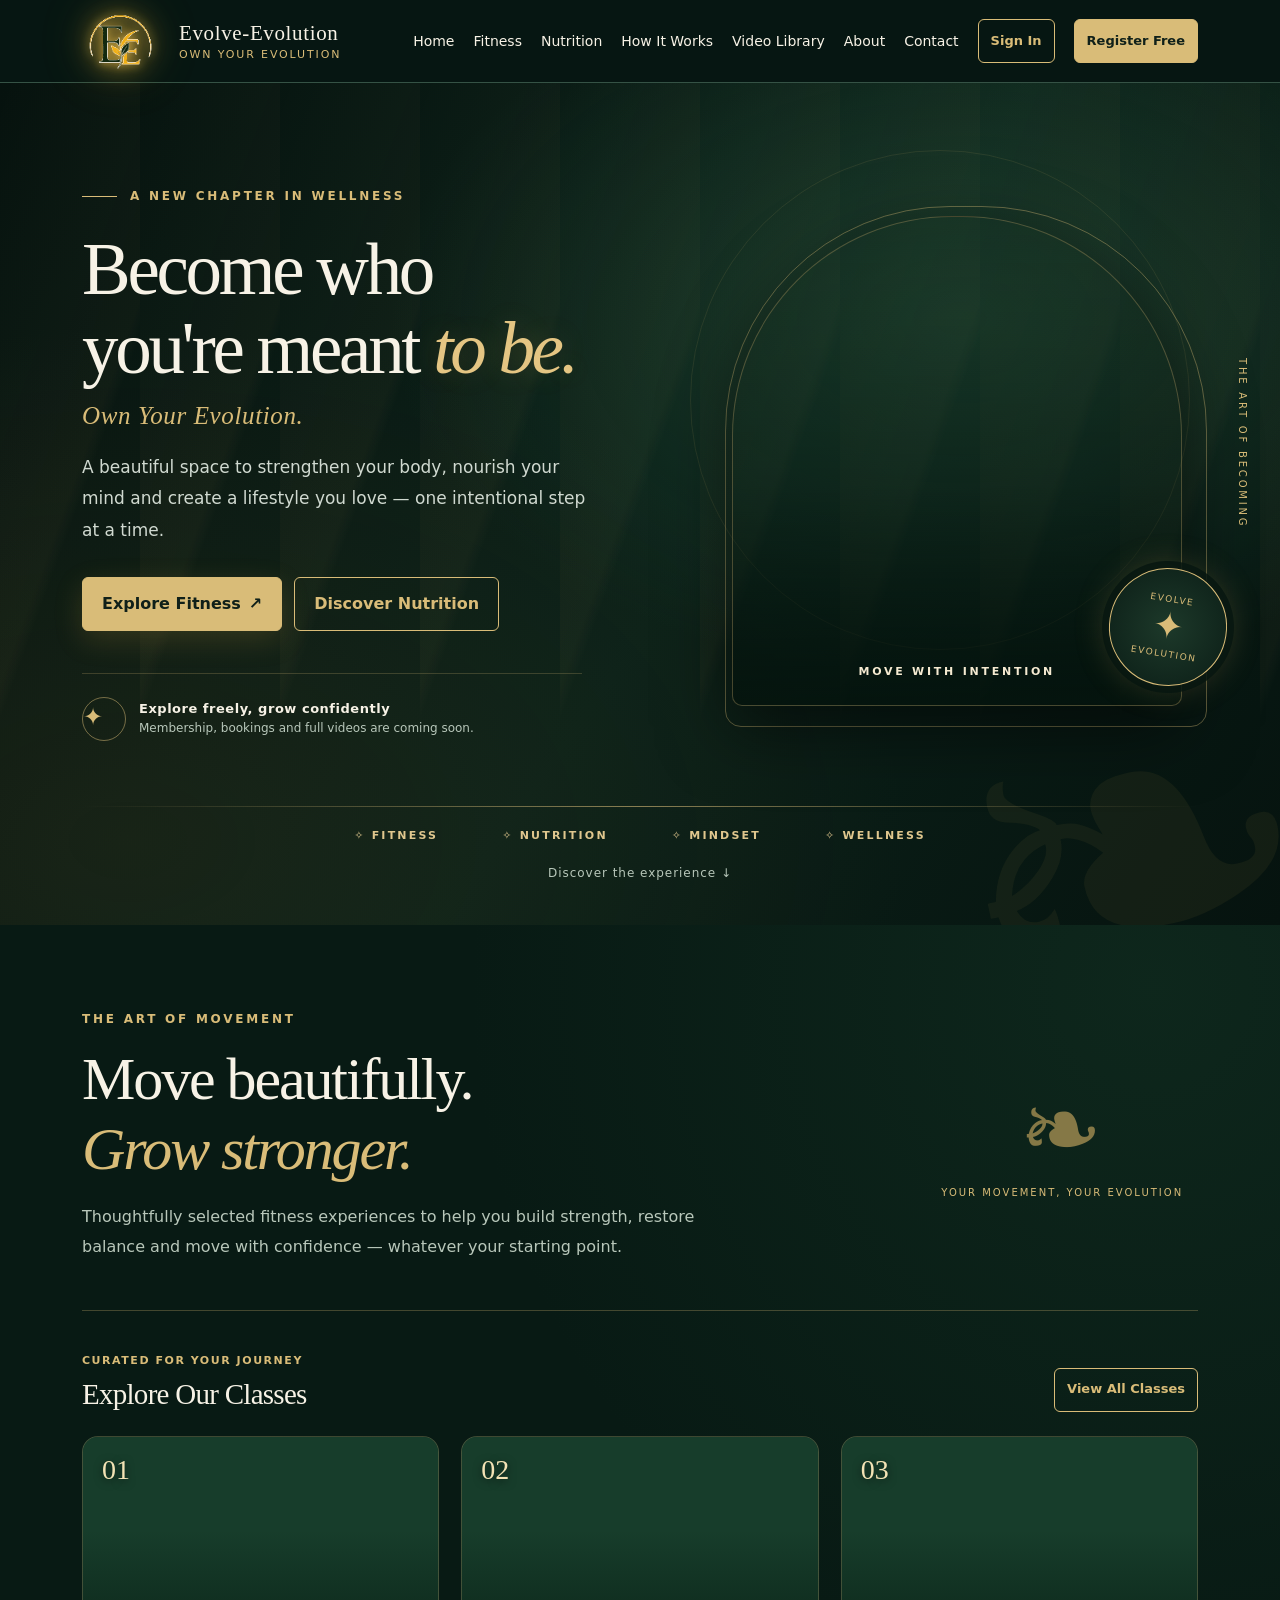
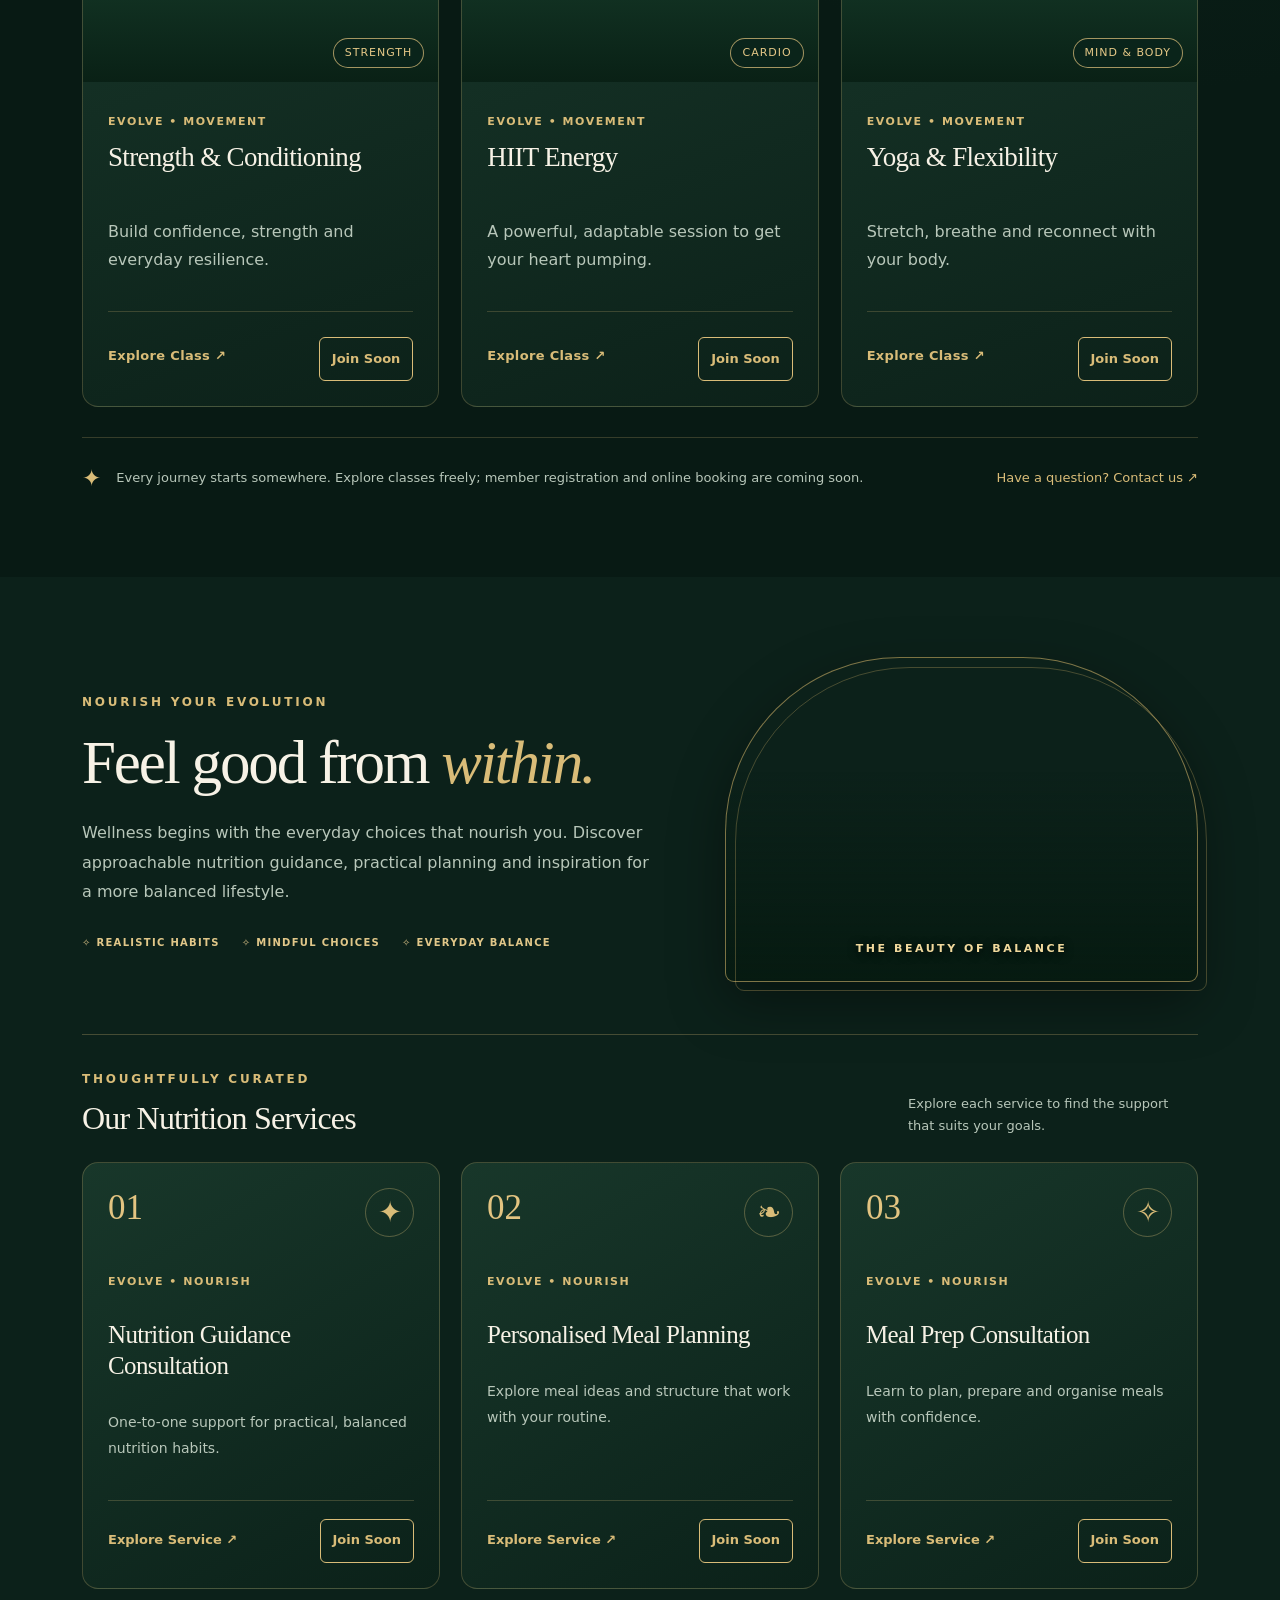
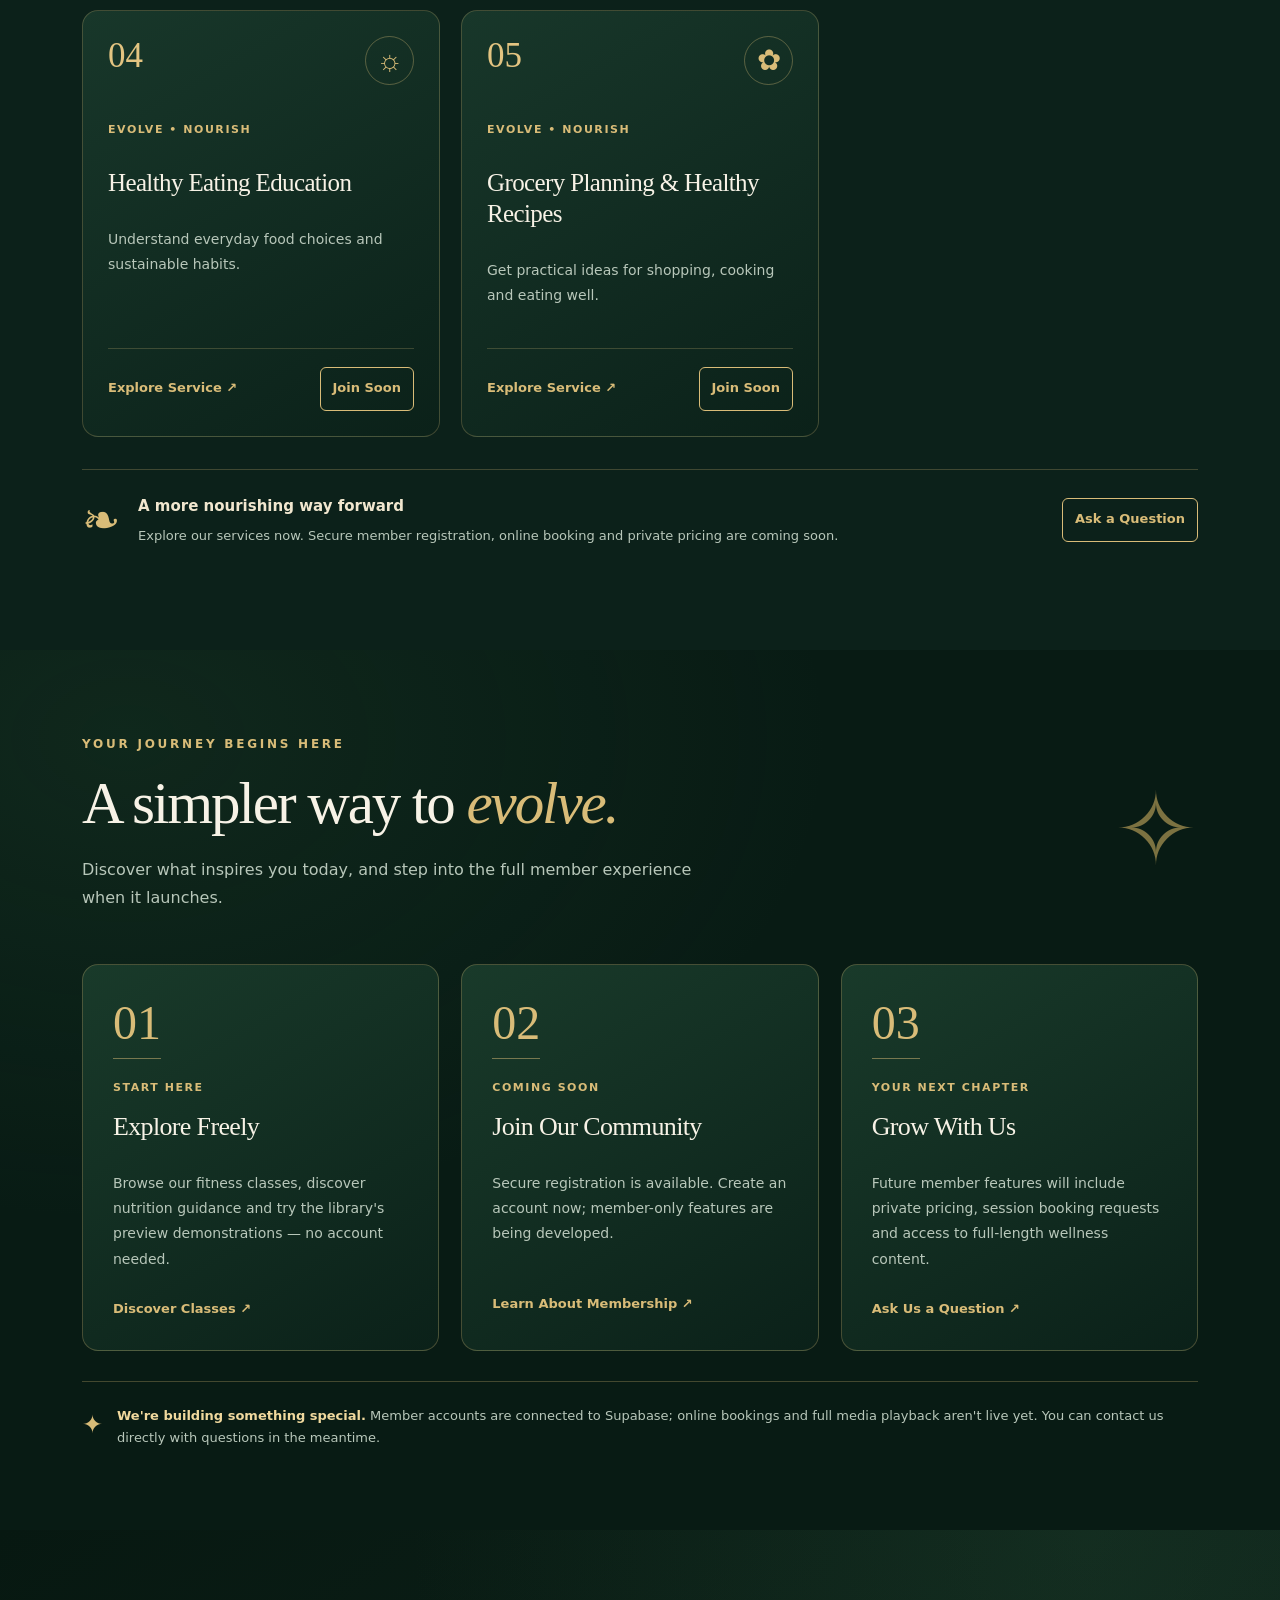
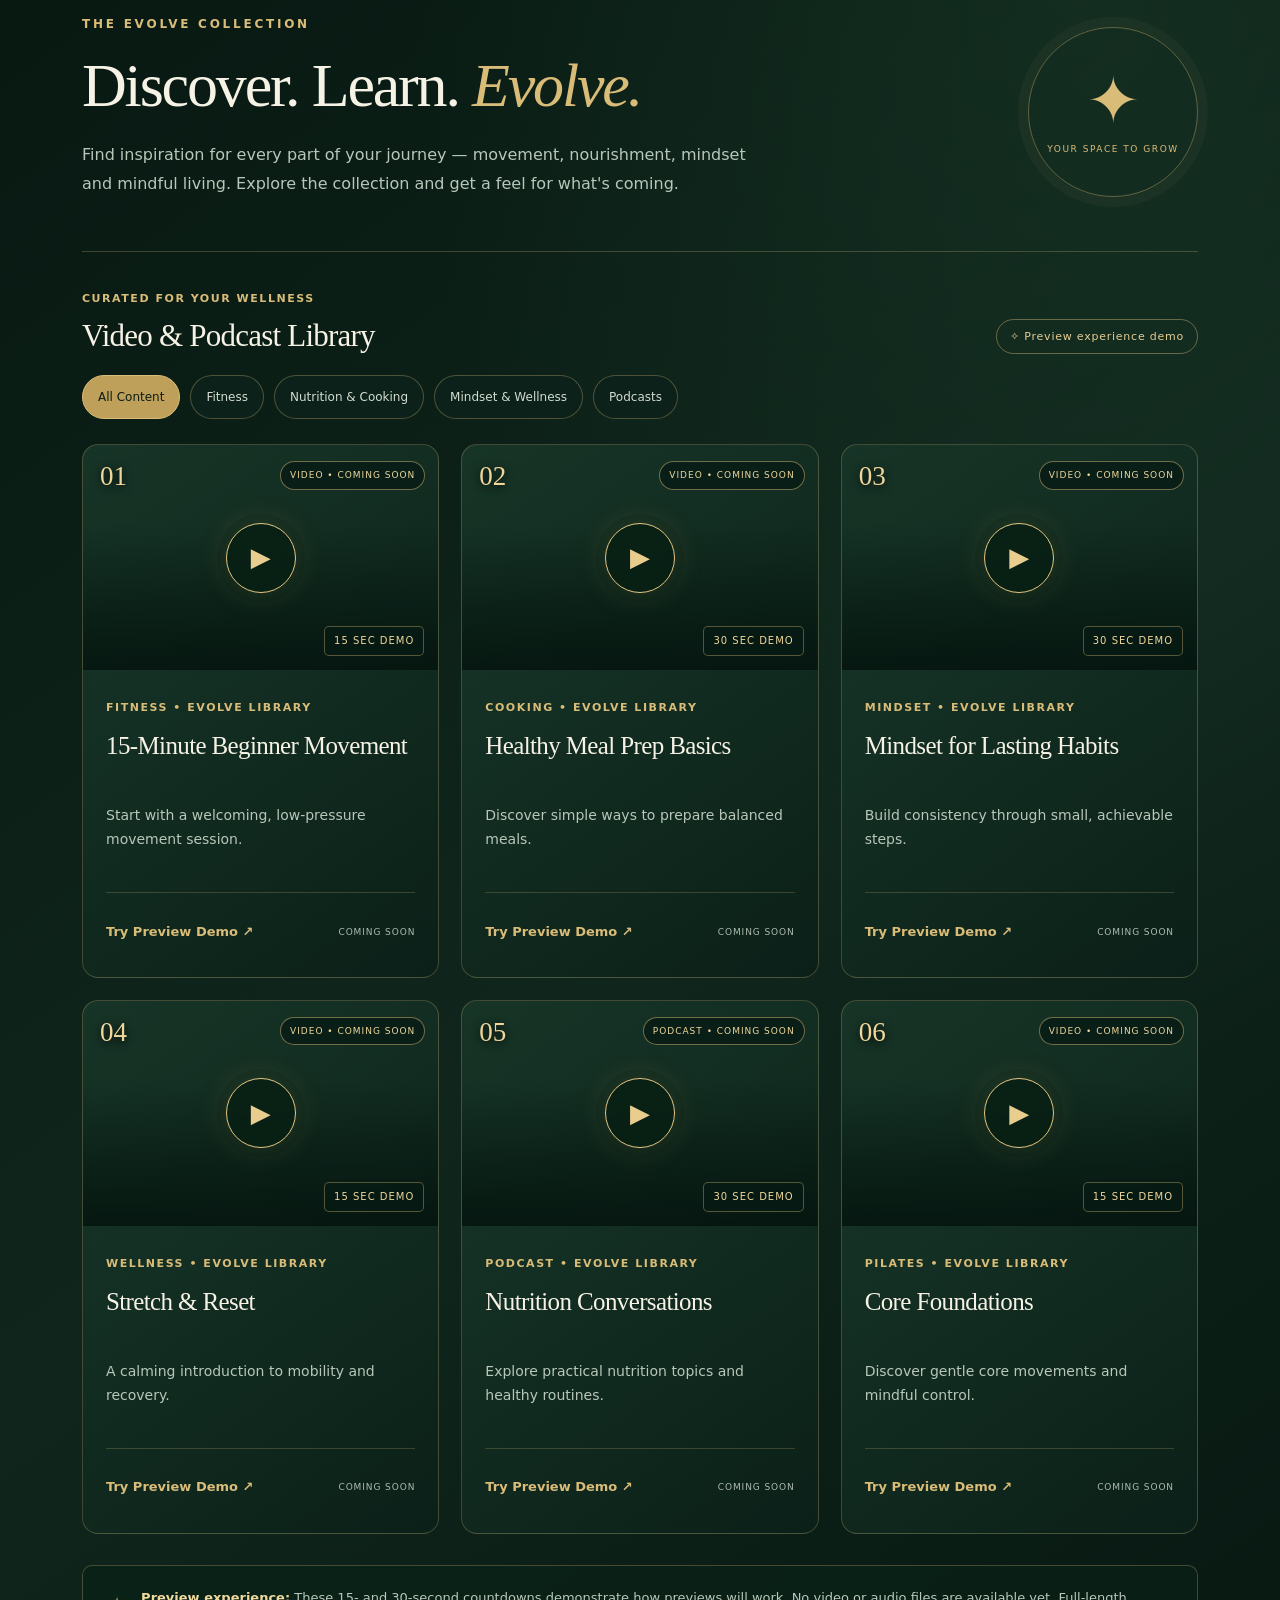
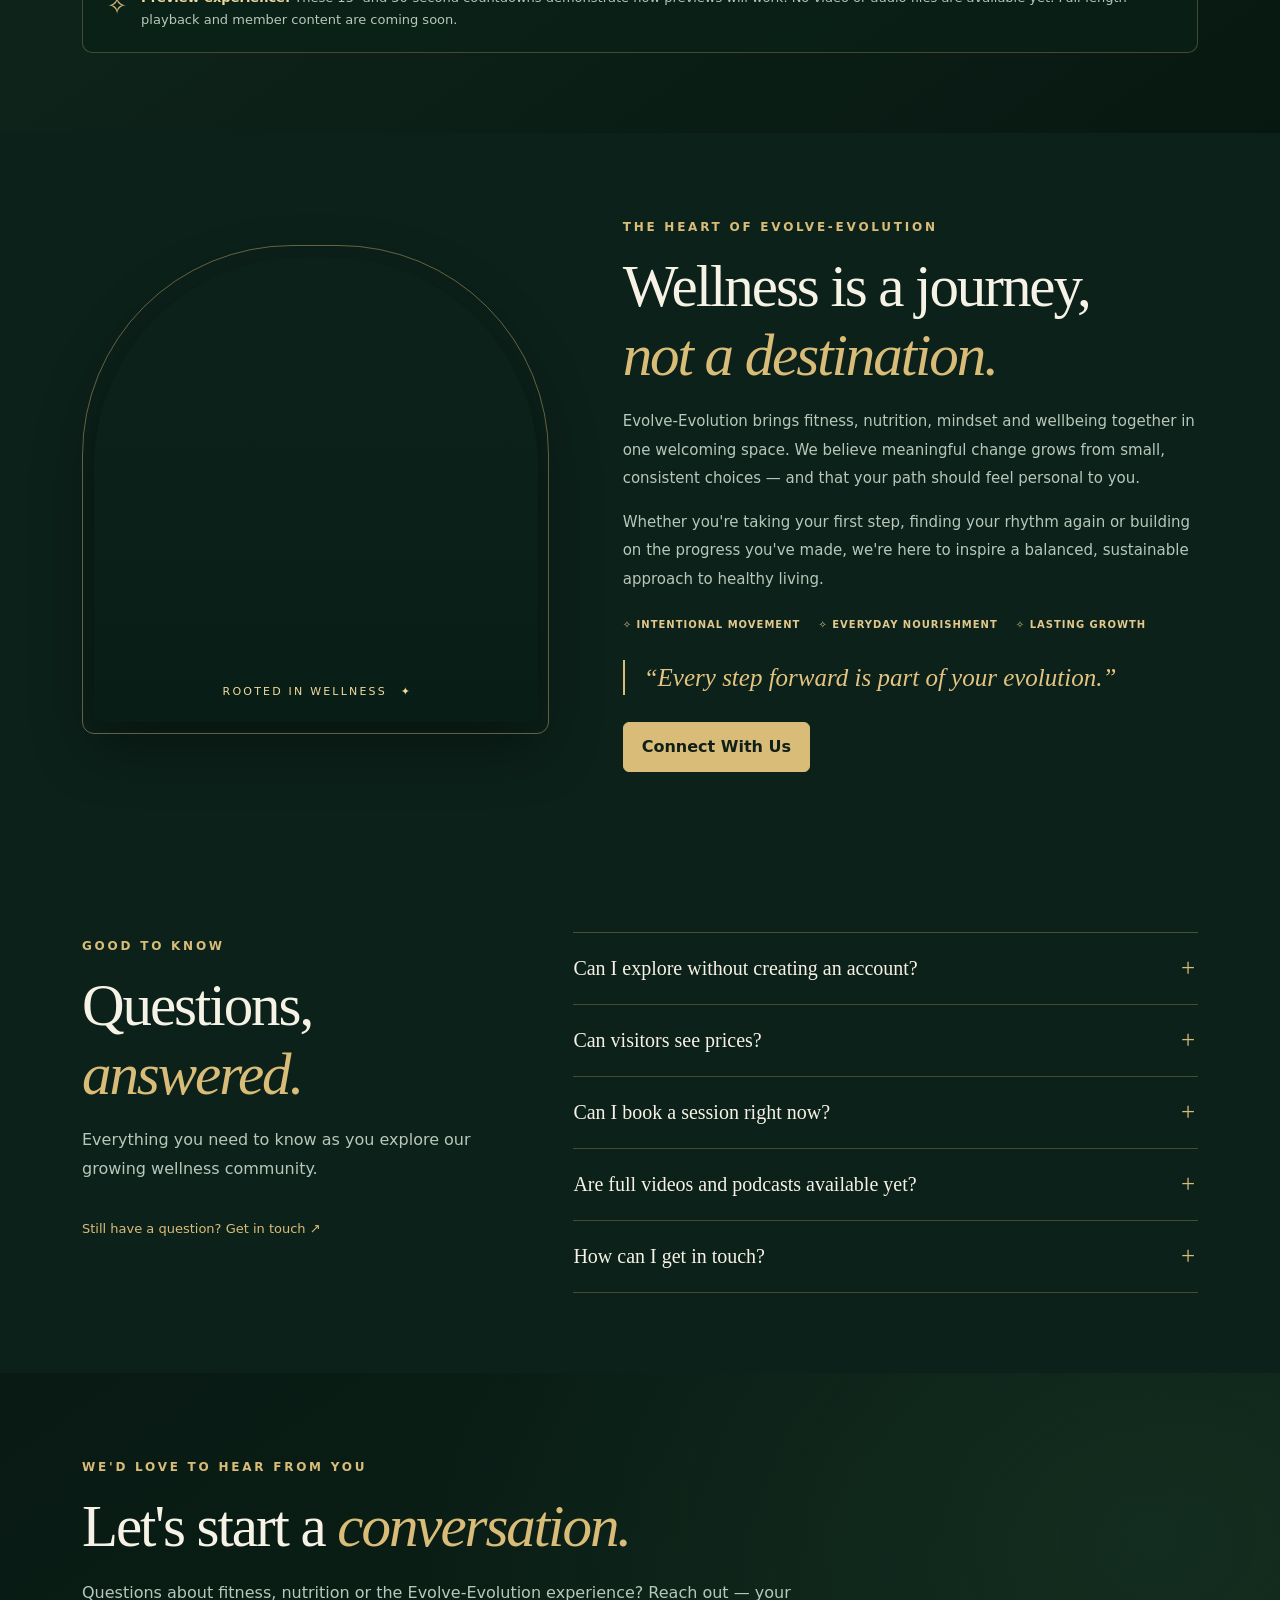
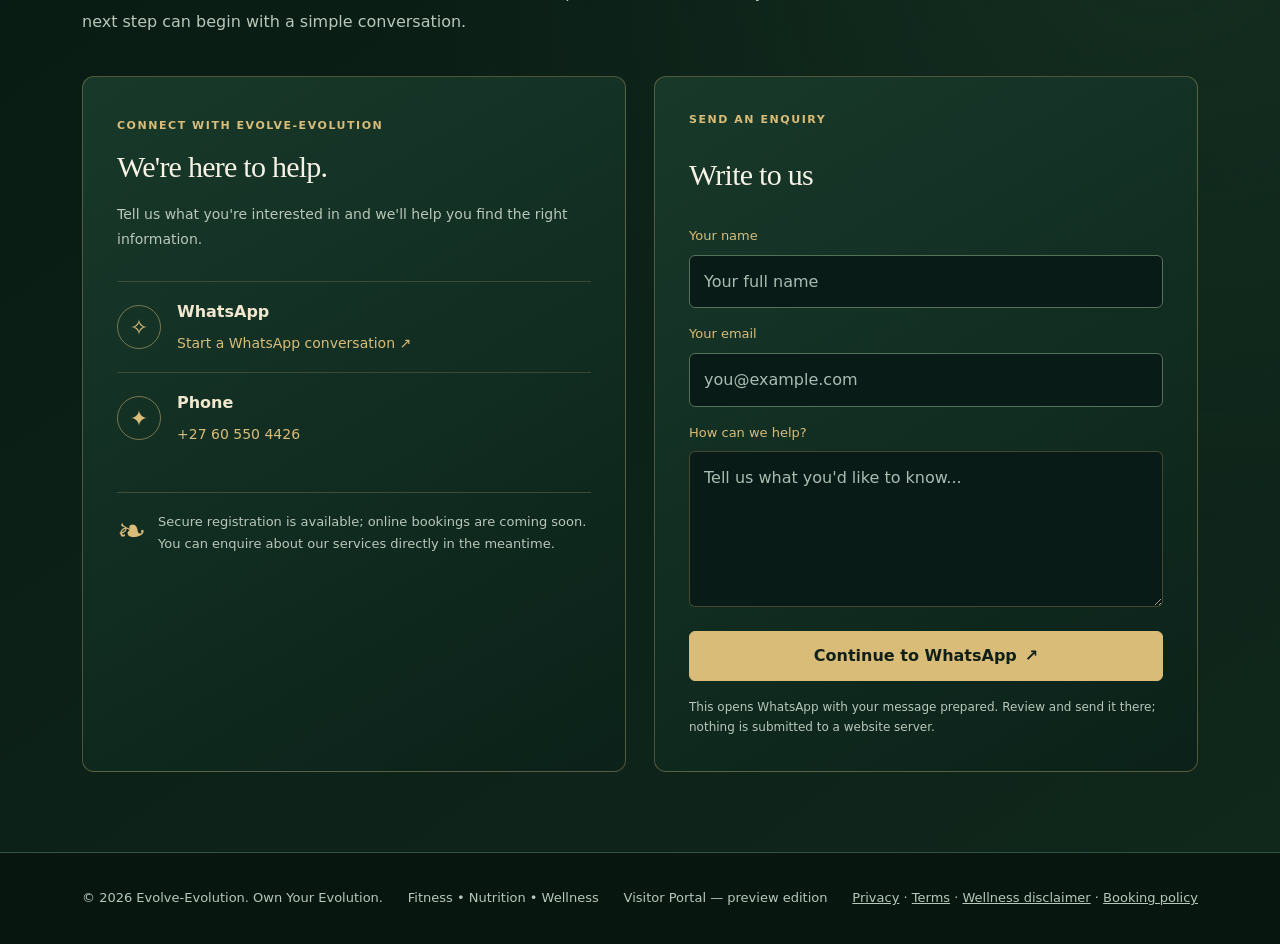
==== commit d0eef5e1: "V19: apply shared responsive design to index.html" ====
--- a/index.html
+++ b/index.html
@@ -124,7 +124,7 @@
 @media(max-width:600px){.how-heading h2,.about-copy h2,.faq-intro h2,.contact-heading h2{font-size:clamp(36px,10vw,48px)}.evolve-step{padding:23px}.about-image{height:290px}.about-copy blockquote{font-size:23px}.contact-lux-grid{gap:18px}.contact-details,.contact-lux-form{padding:21px}.faq-list .faq summary{font-size:18px}}
 @media(prefers-reduced-motion:reduce){.evolve-step{transition:none}.evolve-step:hover{transform:none}}
 .auth-form{margin-top:18px}.auth-form input{padding:12px;border:1px solid rgba(217,188,120,.4);border-radius:5px}.auth-text-button{background:none;border:0;color:var(--gold);text-decoration:underline;padding:8px 0}
-</style></head><body>
+</style><link rel="stylesheet" href="./v19-design.css"></head><body class="public-site">
 <a href="#home" class="skip-link">Skip to main content</a>
 <header><div class="wrap"><a class="brand" href="#home" aria-label="Evolve-Evolution home"><img class="brand-logo" src="[data-uri]" alt="" width="85" height="57"><span><strong>Evolve-Evolution</strong><small>Own Your Evolution</small></span></a><button class="mobile-menu" id="menu" aria-expanded="false" aria-label="Toggle navigation">☰ Menu</button><nav class="nav" id="nav" aria-label="Main navigation"><a href="#home">Home</a><a href="#fitness">Fitness</a><a href="#nutrition">Nutrition</a><a href="#how">How It Works</a><a href="#library">Video Library</a><a href="#about">About</a><a href="#contact">Contact</a><button class="btn small outline" data-auth="signin">Sign In</button><button class="btn small" data-auth="register">Register Free</button></nav></div></header>
 <main>
--- a/v19-design.css
+++ b/v19-design.css
@@ -0,0 +1,58 @@
+/* V19 shared presentation layer. No authentication or data logic. */
+:root{--v19-gold:#e4c789;--v19-ink:#071710;--v19-edge:#56705c;--v19-radius:16px}
+body{background-color:var(--v19-ink);text-rendering:optimizeLegibility}
+h1,h2,h3{letter-spacing:-.025em;overflow-wrap:break-word}
+h2{ text-wrap:balance }
+button,input,select,textarea{font-family:inherit}
+button,.btn{min-height:44px;transition:background-color .18s ease,border-color .18s ease,box-shadow .18s ease}
+button:not(:disabled):hover,.btn:hover{box-shadow:0 3px 14px #d9bc781c}
+:focus-visible{outline:3px solid var(--v19-gold)!important;outline-offset:3px}
+input:not([type=checkbox]):not([type=radio]),select,textarea{min-width:0;max-width:100%;min-height:44px;border-color:var(--v19-edge)}
+textarea{resize:vertical}
+input::placeholder,textarea::placeholder{color:#aabcb2;opacity:1}
+img,video,canvas{max-width:100%}
+audio{max-width:100%}
+.card,.service,.step{border-radius:var(--v19-radius);min-width:0}
+.grid>* ,.split>* ,.hero-grid>* ,.contact-grid>* ,.nutrition-grid>*{min-width:0}
+.status,.exercise-row,.card p,.card a{overflow-wrap:anywhere}
+button:disabled{cursor:not-allowed}
+.portal main{max-width:1280px}
+.portal header{background:linear-gradient(110deg,#102c21,#081a14);border-bottom:1px solid #78663e}
+.portal header strong{letter-spacing:.025em}
+.portal .hero{border-radius:22px;border-color:#a58a51;background:radial-gradient(ellipse at 90% 0,#345b40,transparent 65%),linear-gradient(125deg,#0b2018,#17382a)}
+.portal .card{border-color:#46634f;background:linear-gradient(150deg,#17382b,#10251e);box-shadow:0 8px 24px #0003}
+.portal section>h2{padding-bottom:10px;border-bottom:1px solid #b69a5b55;margin-top:32px}
+.portal .nav a{display:inline-flex;align-items:center;min-height:44px;border-radius:9px;padding:9px 14px}
+.portal .nav a:hover{background:#193b2b;border-color:var(--v19-gold)}
+.portal section{scroll-margin-top:150px}
+.portal .exercise-row>*{min-width:0;max-width:100%}
+.portal .history-row{flex-wrap:wrap}
+.portal .history-row progress{min-width:90px}
+.portal .card+.card{margin-top:12px}
+.portal .grid>.card{margin-top:0}
+.public-site .section-head h2{letter-spacing:-.035em}
+.public-site .modal{max-height:calc(100vh - 32px);max-height:calc(100dvh - 32px);overscroll-behavior:contain}
+.public-site .close{min-width:44px;min-height:44px}
+.public-site section[id]{scroll-margin-top:95px}
+@media(max-width:850px){.public-site .nav{max-height:calc(100vh - 82px);max-height:calc(100dvh - 82px);overflow-y:auto}.public-site .nav a{min-height:44px;display:flex;align-items:center}.public-site .mobile-menu{min-width:44px;min-height:44px}}
+@media(max-width:600px){
+ body{font-size:16px}
+ input:not([type=checkbox]):not([type=radio]),textarea,select{font-size:16px}
+ .portal main{padding:20px 16px 44px}
+ .portal header{padding:16px}
+ .portal .hero{padding:24px 18px}
+ .portal .nav{gap:8px}
+ .portal .nav a{flex:1 1 auto;justify-content:center;font-size:14px}
+ .portal section{scroll-margin-top:16px}
+ .portal .card{padding:17px}
+ .portal .workout-fields{grid-template-columns:repeat(2,minmax(0,1fr))}
+ .portal .exercise-actions{max-width:100%}
+ .public-site .wrap{padding-left:16px;padding-right:16px}
+ .public-site .hero .actions>.btn{flex:1 1 145px}
+ .public-site .modal{padding:18px}
+ .public-site .overlay{padding:12px}
+ .public-site .fitness-card h3,.public-site .fitness-card .content p{min-height:0}
+ .public-site .fitness-card-actions{flex-wrap:wrap}
+}
+@media(max-width:360px){.public-site .brand strong{font-size:15px}.public-site .brand-logo{width:48px}.public-site .brand{gap:6px}.public-site header .wrap{gap:8px}.portal .workout-fields{grid-template-columns:1fr}}
+@media(prefers-reduced-motion:reduce){html{scroll-behavior:auto!important}*,*::before,*::after{animation:none!important;transition:none!important}}
